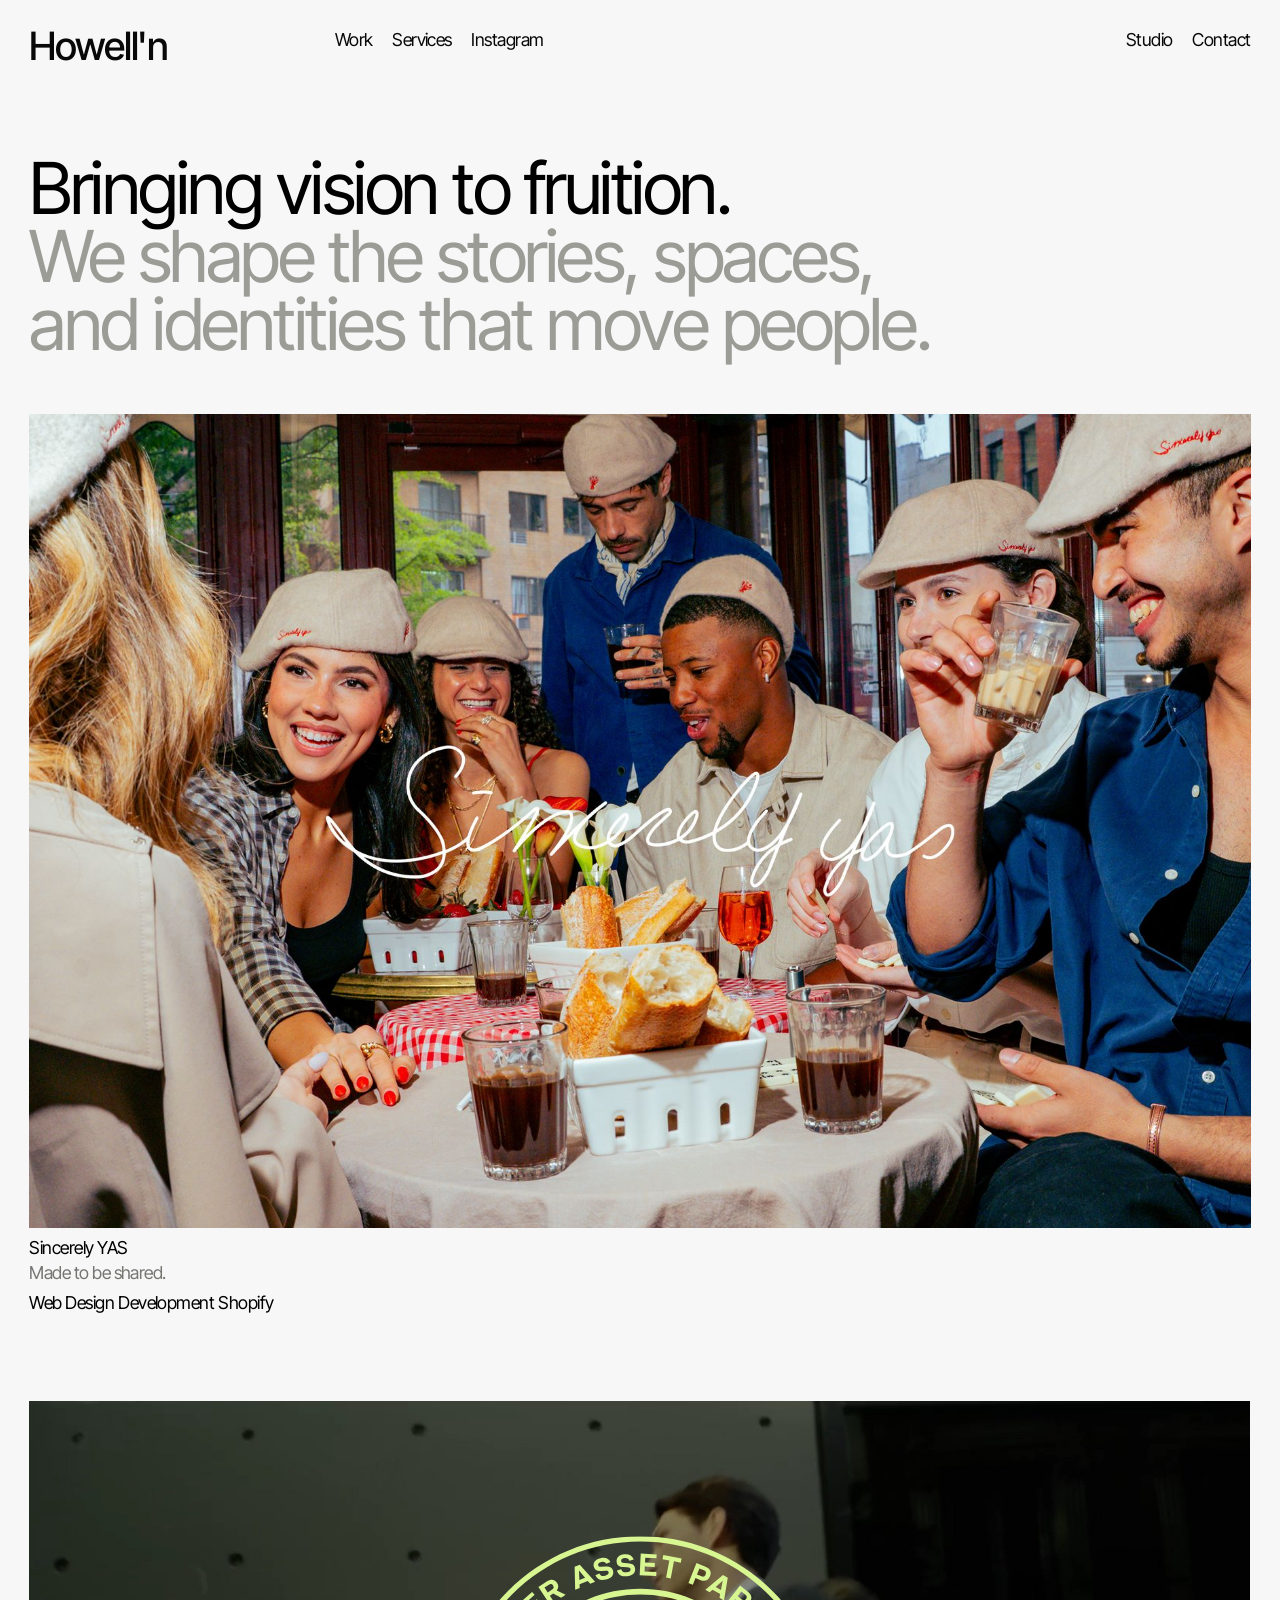
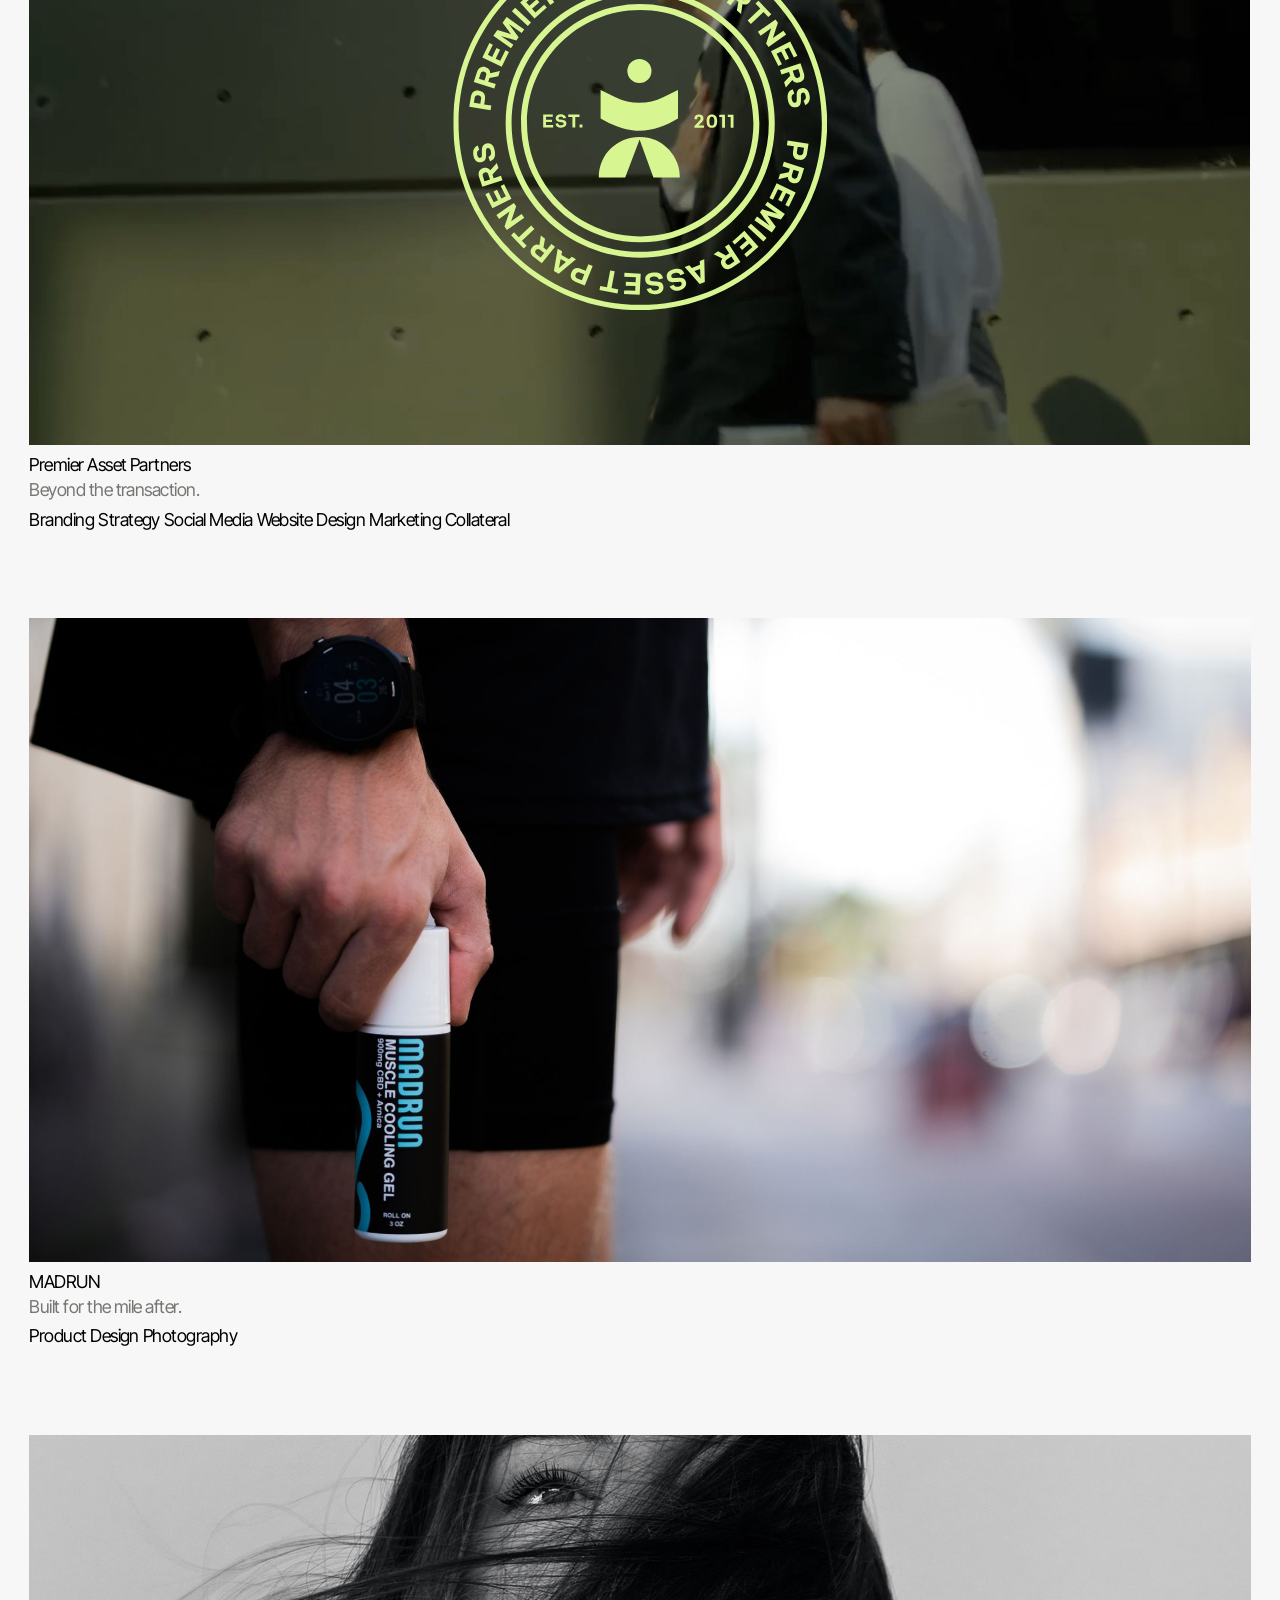
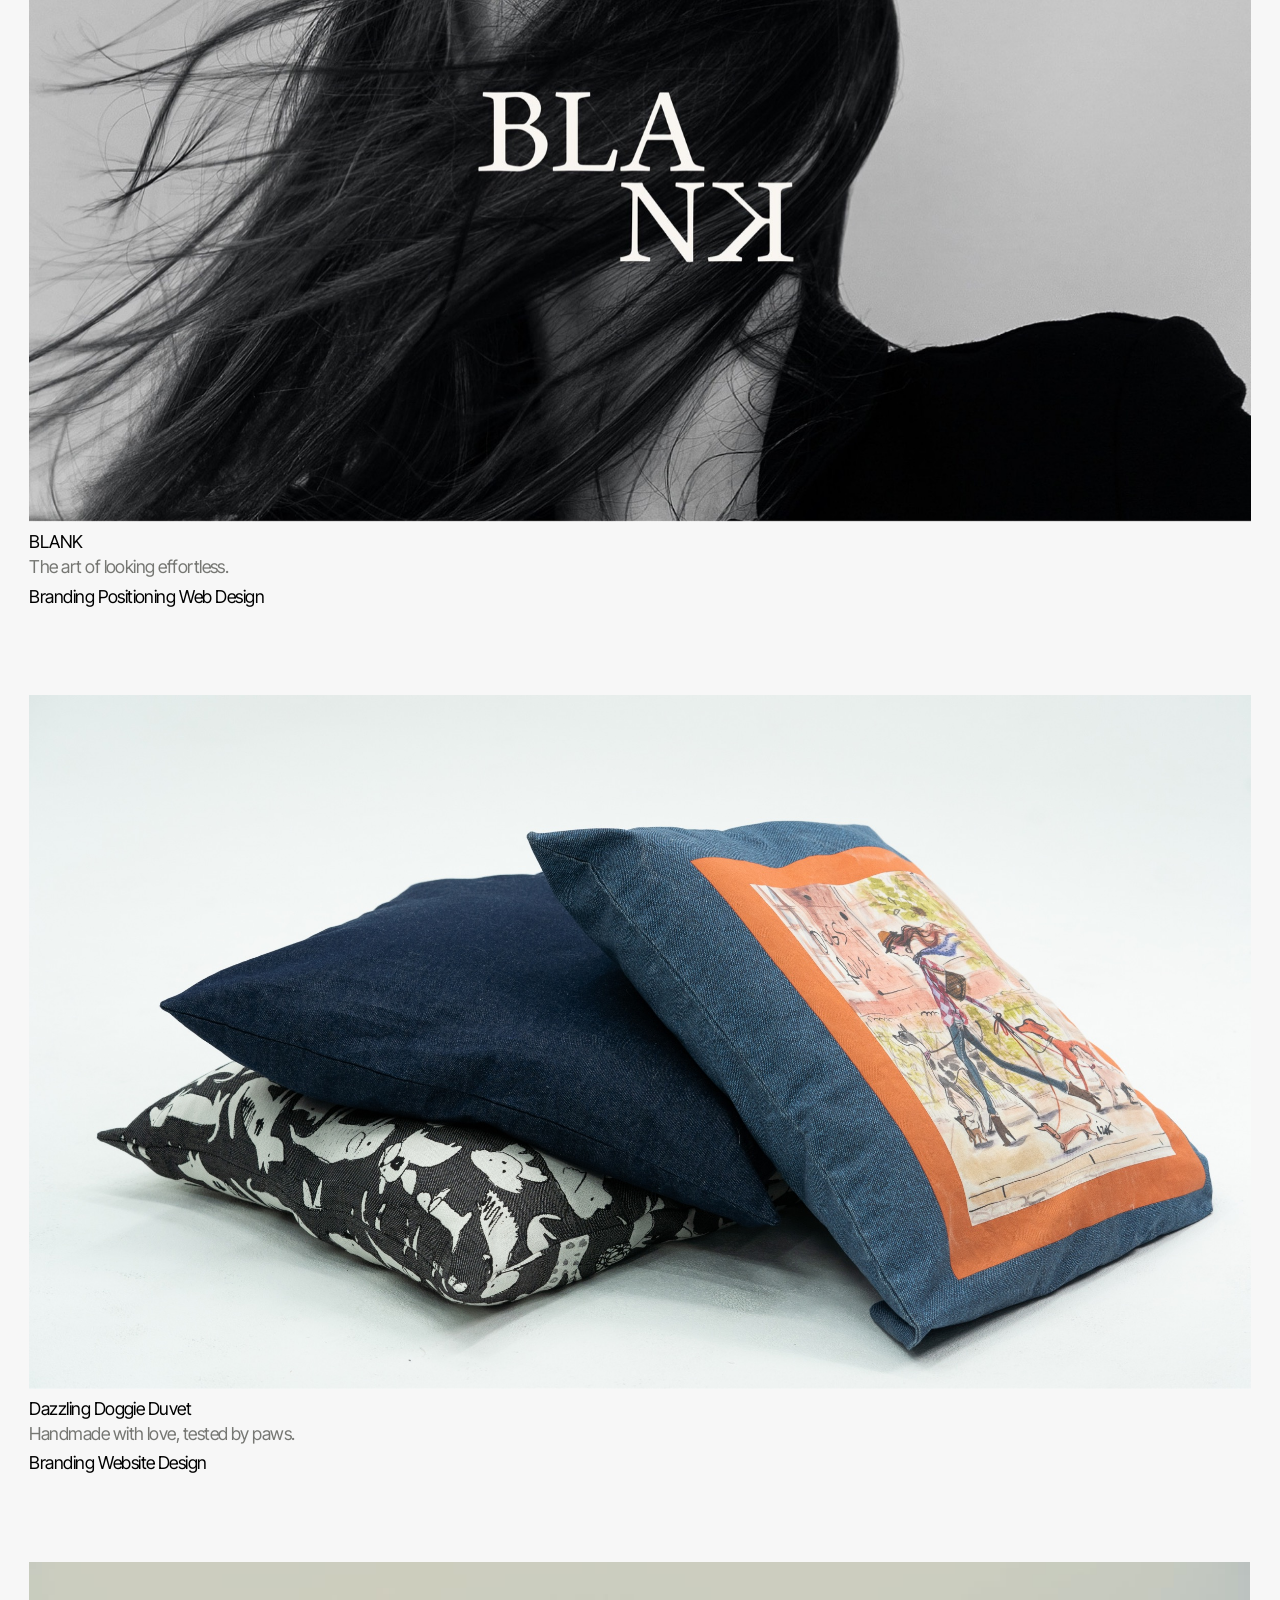
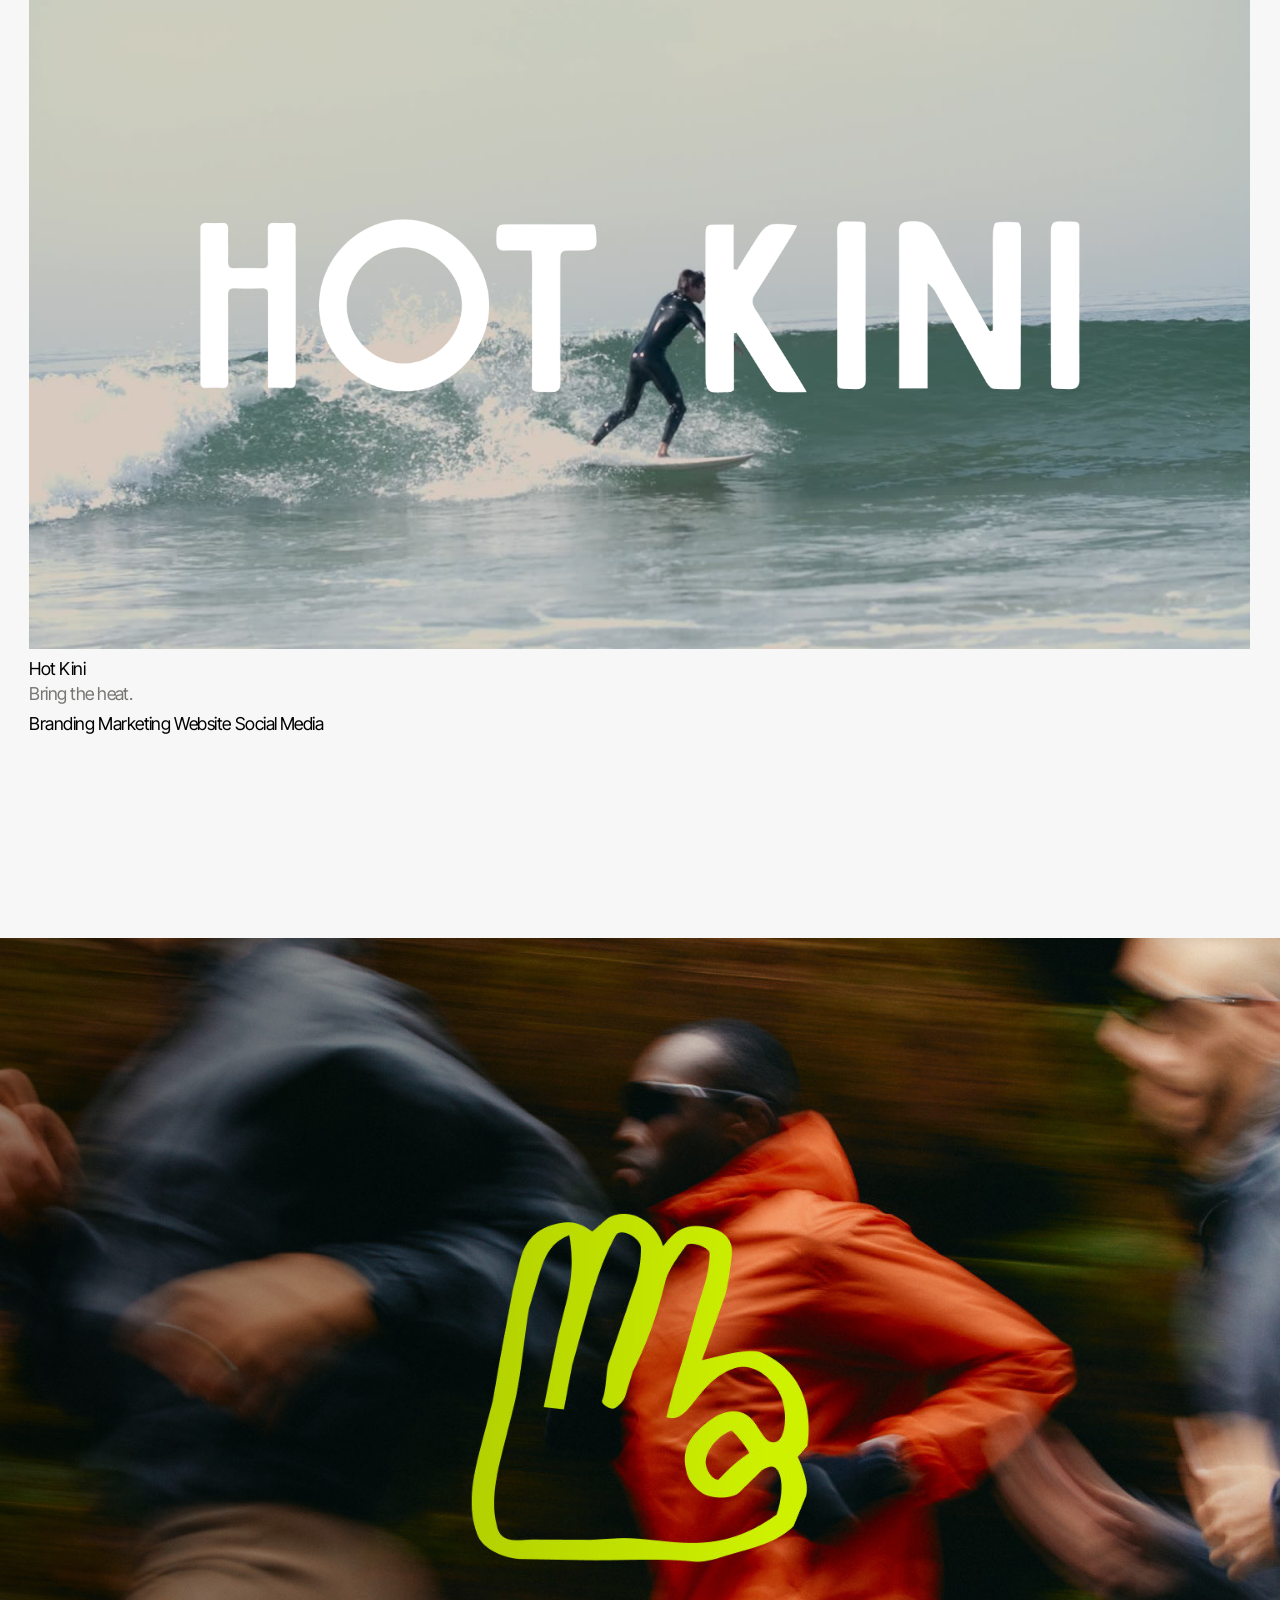
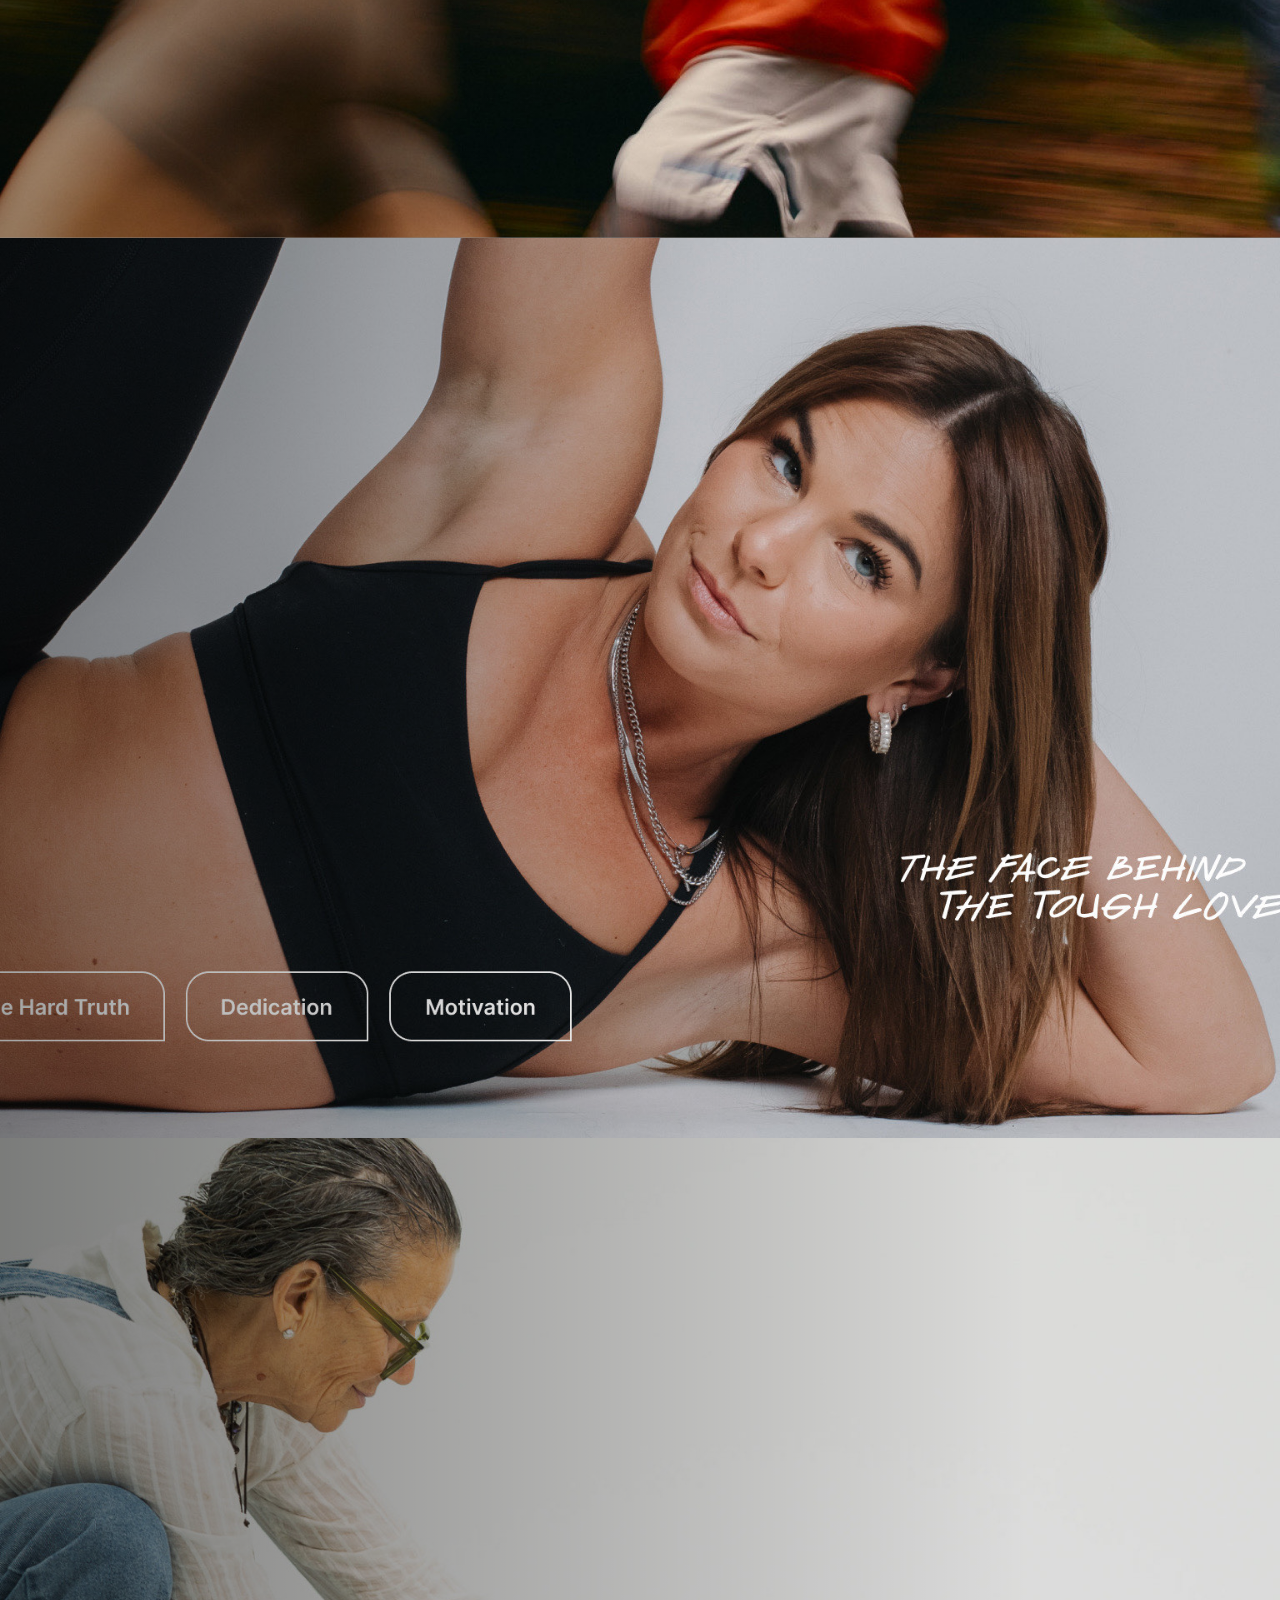
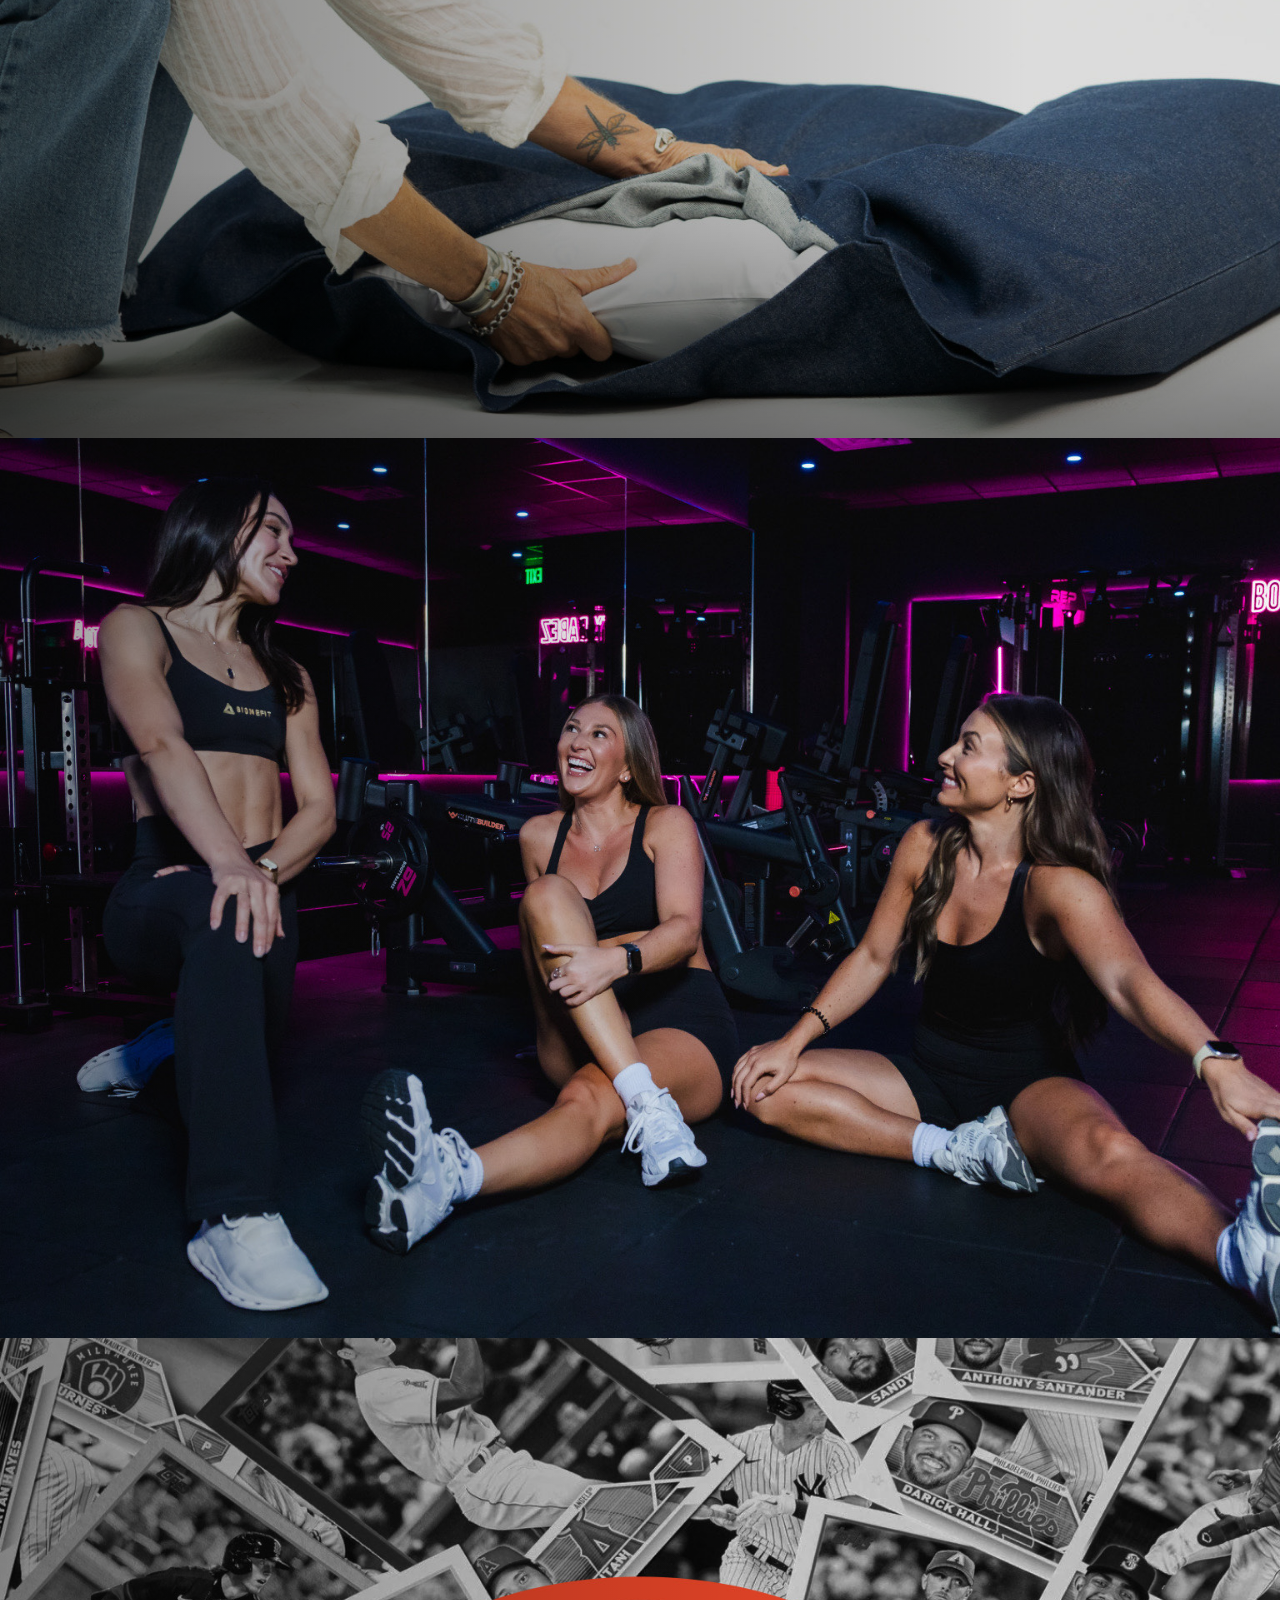
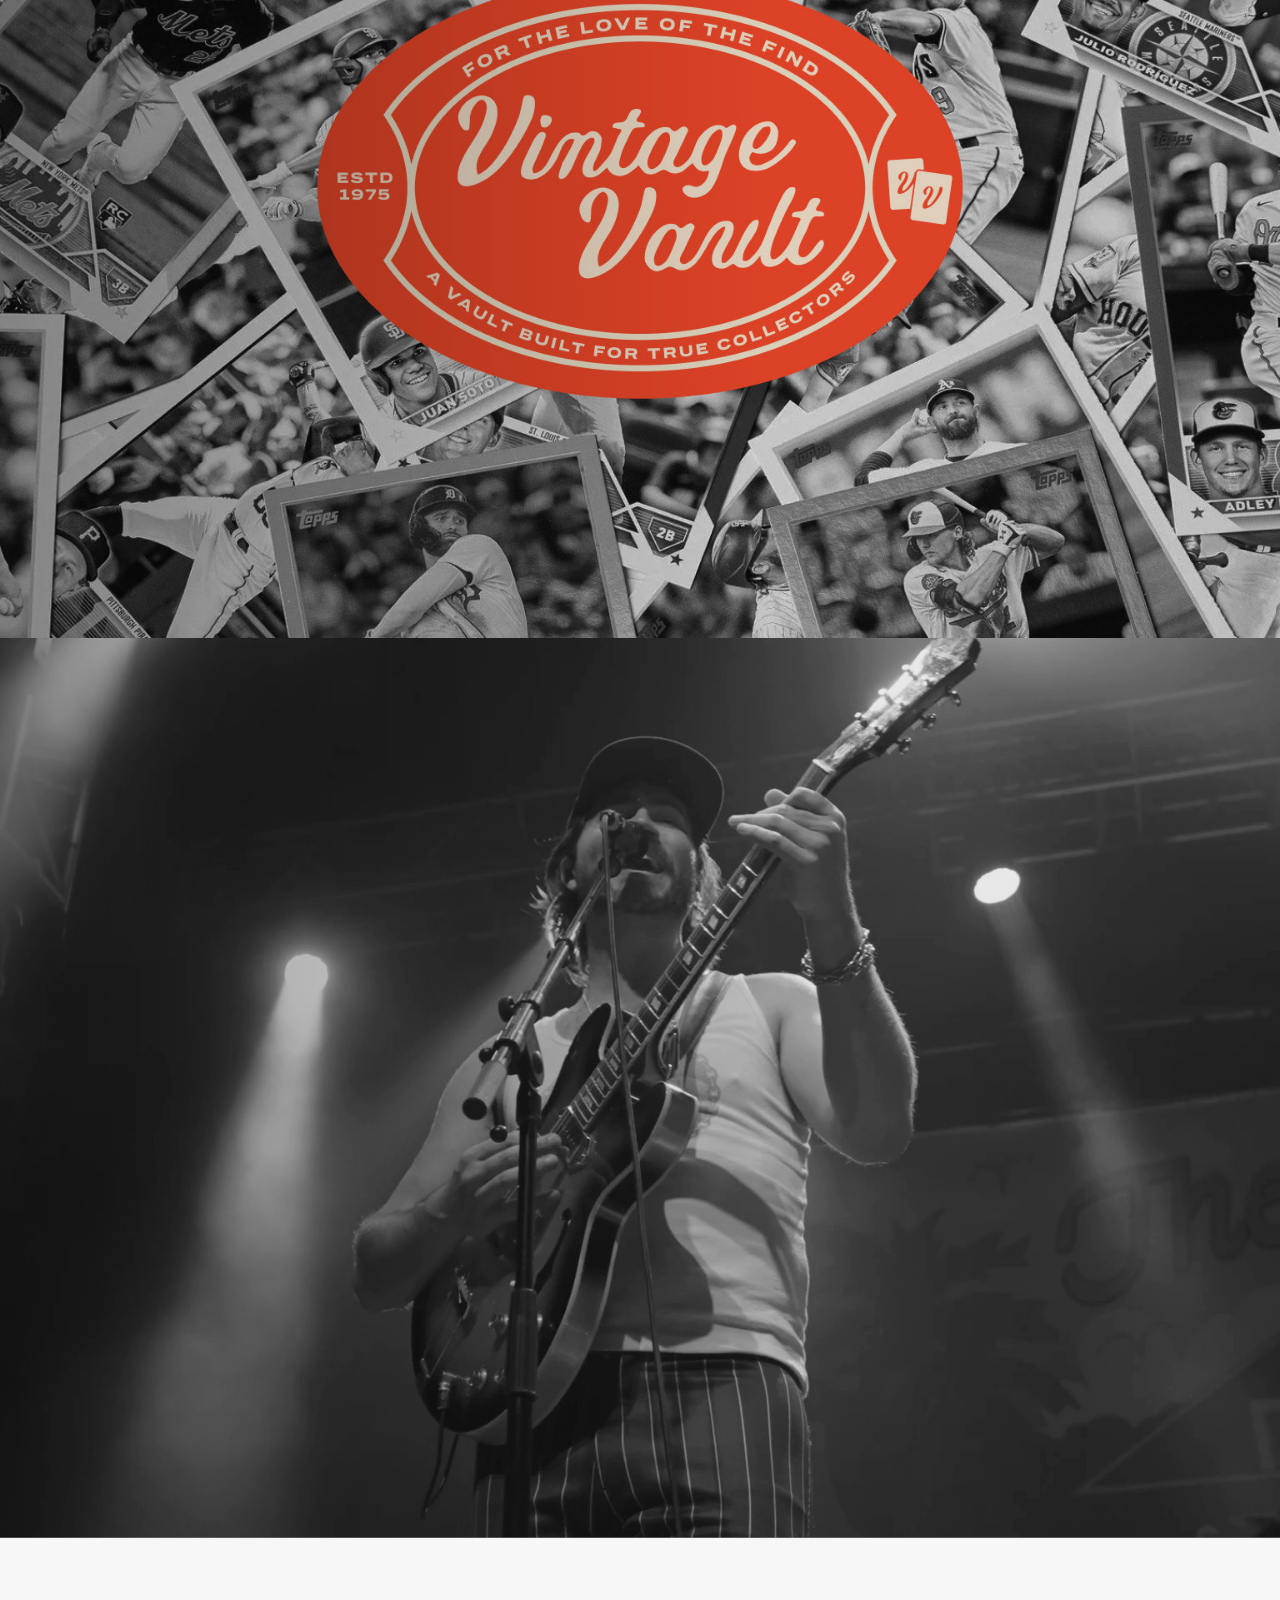
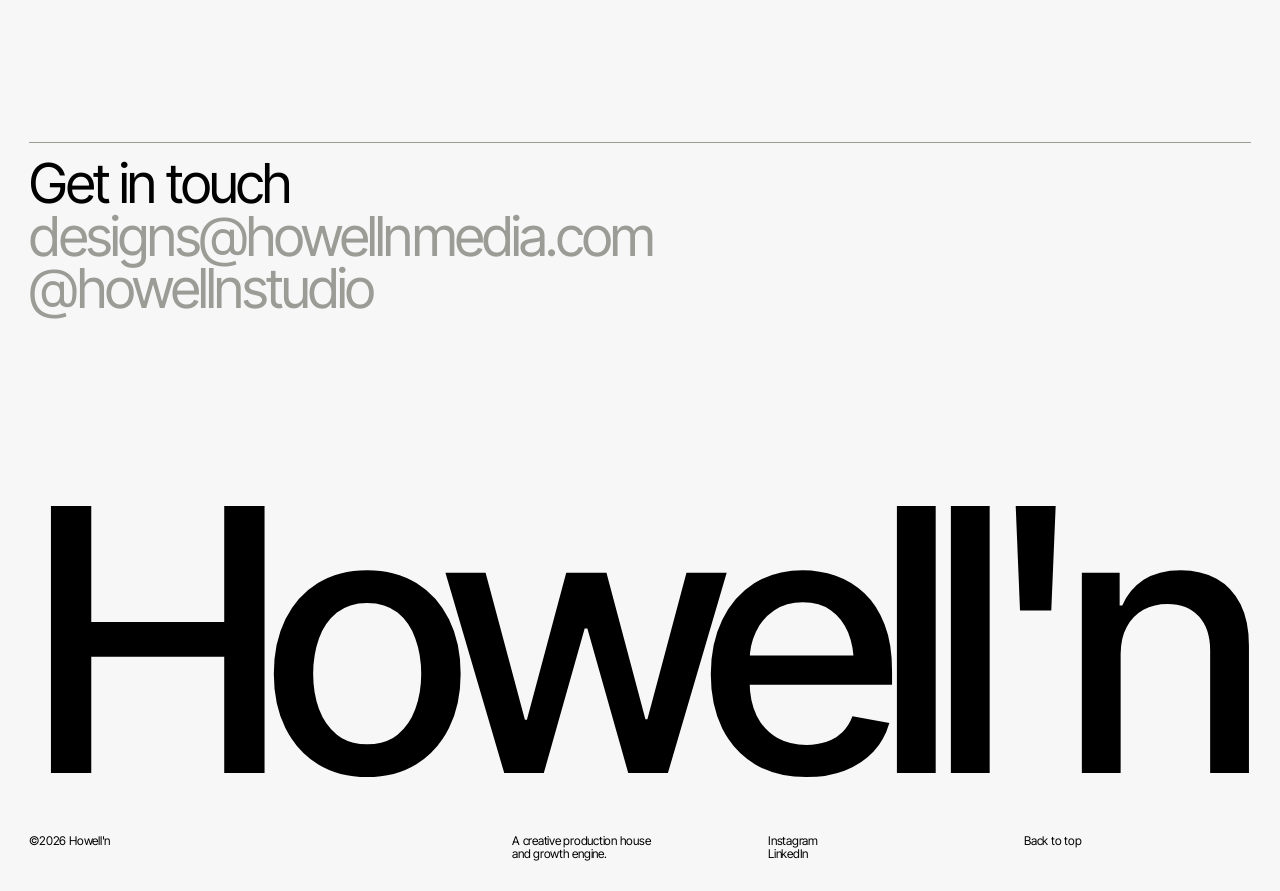
==== index.html @ c181063a "Add Hot Kini project, matching the portfolio case (v=47) Co-Authored-By: Claude Opus 5.5 <noreply@an" ====
<!doctype html>
<html lang="en">
<head>
  <meta charset="utf-8">
  <!-- Until GitHub Pages "Enforce HTTPS" is on, send http visitors to the secure address -->
  <script>if (location.protocol === "http:" && /(^|\.)howelln\.com$/.test(location.hostname)) location.replace("https://howelln.com" + location.pathname + location.search + location.hash);</script>
  <meta name="viewport" content="width=device-width, initial-scale=1">
  <title>Howell'n</title>
  <meta name="description" content="Howell'n is a full-service creative agency pairing high-end visual storytelling with structured growth strategy.">
  <meta property="og:title" content="Howell'n">
  <meta property="og:description" content="Bringing vision to fruition.">
  <meta property="og:image" content="https://howelln.com/assets/img/og-image.jpg?v=2">
  <meta property="og:image:width" content="1200">
  <meta property="og:image:height" content="630">
  <meta name="twitter:card" content="summary_large_image">
  <link rel="icon" href="assets/img/favicon.svg?v=2" type="image/svg+xml">
  <link rel="icon" href="assets/img/favicon.png?v=2" type="image/png">
  <link rel="apple-touch-icon" href="assets/img/apple-touch-icon.png?v=2">
  <link rel="preconnect" href="https://fonts.googleapis.com">
  <link rel="preconnect" href="https://fonts.gstatic.com" crossorigin>
  <link href="https://fonts.googleapis.com/css2?family=Inter+Tight:wght@400;500&display=swap" rel="stylesheet">
  <link rel="stylesheet" href="styles.css?v=47">
</head>
<body class="is-loading">
  <a class="skip-link" href="#main">Skip to content</a>

  <!-- Intro loader -->
  <div class="loader" aria-hidden="true">
    <span>Howell'n</span>
  </div>

  <header class="header">
    <a class="header-logo" href="#top" aria-label="Howell'n, home">Howell'n</a>
    <nav class="header-nav" aria-label="Main">
      <a href="#work">Work</a>
      <a href="#capabilities">Services</a>
      <a href="https://www.instagram.com/howellnstudio/" target="_blank" rel="noopener">Instagram</a>
    </nav>
    <div class="header-right">
      <a href="/studio">Studio</a>
      <a class="header-contact" href="/contact">Contact</a>
    </div>
  </header>

  <main id="main">
    <span id="top"></span>

    <!-- Hero -->
    <section class="hero">
      <h1 class="hero-title">Bringing vision to fruition.<br><span>We shape the stories, spaces,<br> and identities that move people.</span></h1>
    </section>

    <!-- Selected work -->
    <section class="work" id="work">
      <div class="work-grid" id="work-grid"></div>
    </section>

    <!-- Capabilities -->
    <!-- Panels are built from window.CAPABILITIES in projects.js -->
    <div class="studio-stack" id="capabilities" data-studio-stack="capabilities" data-label="Capabilities"></div>

    <!-- Contact -->
    <section class="contact" id="contact">
      <h2 class="contact-title">Get in touch</h2>
      <a class="contact-link copy-email" href="mailto:designs@howellnmedia.com" data-email="designs@howellnmedia.com">
        <span class="copy">designs@howellnmedia.com</span><span class="copied">Copied</span>
      </a>
      <a class="contact-link" href="https://www.instagram.com/howellnstudio/" target="_blank" rel="noopener">@howellnstudio</a>
    </section>
  </main>

  <footer class="footer">
    <div class="footer-wordmark" aria-hidden="true"><span id="wordmark">Howell'n</span></div>
    <div class="footer-meta">
      <p>&copy;<span id="year">2026</span> Howell'n</p>
      <p>A creative production house<br>and growth engine.</p>
      <p>
        <a href="https://www.instagram.com/howellnstudio/" target="_blank" rel="noopener">Instagram</a><br>
        <a href="https://www.linkedin.com/company/howell-n-media/" target="_blank" rel="noopener">LinkedIn</a>
      </p>
      <p><a href="#top">Back to top</a></p>
    </div>
  </footer>

  <script src="projects.js?v=47"></script>
  <script src="main.js?v=47"></script>
</body>
</html>
---- styles.css ----
/* ==========================================================================
   Howell'n
   ========================================================================== */

:root {
  --bg: #f7f7f7;
  --fg: #000;
  --muted: #9b9c96;
  --muted-2: #767773;
  --pill: #ebebeb;
  --blank: #e8e8e6;
  --line: #000;

  --font: "Inter Tight", "Helvetica Neue", Helvetica, Arial, sans-serif;

  --gutter: clamp(16px, 2.3vw, 34px);
  --fs-sm: 12px;
  --fs-base: clamp(16px, 1.39vw, 20px);
  --fs-lg: clamp(30px, 4.3vw, 62px);
  --fs-logo: clamp(28px, 3.05vw, 44px);
  --lh-display: 0.95; /* leading for the big headlines */

  --ease: cubic-bezier(0.22, 1, 0.36, 1);
}

*,
*::before,
*::after { box-sizing: border-box; }

html { scroll-behavior: smooth; -webkit-text-size-adjust: 100%; }

body {
  margin: 0;
  background: var(--bg);
  color: var(--fg);
  font-family: var(--font);
  font-size: var(--fs-base);
  line-height: 0.95;
  letter-spacing: -0.03em;
  -webkit-font-smoothing: antialiased;
  overflow-x: hidden;
}

[hidden] { display: none !important; }
h1, h2, h3, p, ul { margin: 0; padding: 0; font-weight: 400; }
ul { list-style: none; }
img, video { display: block; max-width: 100%; }
a { color: inherit; text-decoration: none; }
button { font: inherit; letter-spacing: inherit; color: inherit; background: none; border: 0; padding: 0; cursor: pointer; }

a, button { transition: color 0.25s ease, opacity 0.25s ease; }

.skip-link {
  position: absolute; left: var(--gutter); top: -100px; z-index: 200;
  background: var(--fg); color: var(--bg); padding: 10px 14px;
}
.skip-link:focus { top: 10px; }

:focus-visible { outline: 2px solid currentColor; outline-offset: 3px; }

/* ---------- Loader ---------- */
.loader {
  position: fixed; inset: 0; z-index: 300;
  display: grid; place-items: center;
  background: radial-gradient(circle at 50% 50%, #262626 0%, #0b0b0b 38%, #000 70%);
  transition: opacity 0.5s var(--ease), visibility 0.5s;
}
.loader span {
  color: #fff; font-size: var(--fs-logo); font-weight: 500; line-height: 0.88; letter-spacing: -0.03em;
  animation: pulse 1.6s ease-in-out infinite;
}
body:not(.is-loading) .loader { opacity: 0; visibility: hidden; }
body.is-loading { overflow: hidden; }

@keyframes pulse { 50% { opacity: 0.55; transform: scale(0.97); } }

/* ---------- Header ---------- */
.header {
  position: fixed; top: 0; left: 0; right: 0; z-index: 100;
  display: grid;
  grid-template-columns: 1fr 2fr 1fr;
  align-items: start;
  padding: var(--gutter);
  color: #fff;
  mix-blend-mode: difference;
  pointer-events: none;
}
.header a { pointer-events: auto; }

.header-logo {
  font-size: var(--fs-logo); line-height: 0.88; letter-spacing: -0.03em; font-weight: 500;
  justify-self: start;
}

.header-nav { display: flex; gap: 1.1em; padding-top: 0.15em; }
.header-nav a:hover, .header-contact:hover { opacity: 0.5; }

.header-right { justify-self: end; display: flex; gap: 1.1em; padding-top: 0.15em; }
.header-right a:hover { opacity: 0.5; }
.header-right a[aria-current="page"] { opacity: 0.5; }

/* "Contact" → "Copied" swap */
.copy-email { position: relative; display: inline-grid; }
.copy-email .copy, .copy-email .copied { grid-area: 1 / 1; transition: opacity 0.3s ease, transform 0.4s var(--ease); }
.copy-email .copied { opacity: 0; transform: translateY(40%); }
.copy-email.is-copied .copy { opacity: 0; transform: translateY(-40%); }
.copy-email.is-copied .copied { opacity: 1; transform: none; }

/* ---------- Hero ---------- */
/* The headline sits centred (top to bottom) in the space between the header and
   the first project. */
.hero {
  display: flex; align-items: center;
  min-height: clamp(280px, 46vh, 520px);
  padding: calc(var(--gutter) * 2 + var(--fs-logo)) var(--gutter) 0;
}
.hero-title {
  font-size: clamp(36px, 5.6vw, 84px);
  line-height: var(--lh-display);
  letter-spacing: -0.035em;
  max-width: 16em;
}
.hero-title span { color: var(--muted); }

.hero-media {
  width: 76%;
  margin: 0 auto;
  aspect-ratio: 16 / 9;
  background: radial-gradient(circle at 50% 50%, #2a2a2a 0%, #0d0d0d 42%, #000 75%);
  display: grid; place-items: center;
  overflow: hidden;
}
.hero-media video, .hero-media img { width: 100%; height: 100%; object-fit: cover; }
.hero-mark { color: #fff; font-size: var(--fs-lg); font-weight: 500; line-height: var(--lh-display); letter-spacing: -0.035em; }

.statement {
  margin-top: clamp(40px, 5.5vw, 80px);
  font-size: var(--fs-lg);
  line-height: var(--lh-display);
  letter-spacing: -0.035em;
  max-width: 22em;
}
.statement a { color: var(--muted); }
.statement a:hover { color: var(--fg); }

/* ---------- Work ---------- */
.work { padding: clamp(80px, 10vw, 150px) var(--gutter) 0; }
.hero + .work { padding-top: 0; }

.work-head:has(.filters[hidden]) { display: none; }
.work-head {
  position: sticky; top: calc(var(--gutter) + var(--fs-logo) + 8px);
  z-index: 5;
  display: grid;
  grid-template-columns: 1fr 1fr 1fr 1fr;
  align-items: start;
  margin-bottom: clamp(48px, 6vw, 90px);
  pointer-events: none;
}
.work-head > * { pointer-events: auto; }
.work-title { font-size: var(--fs-lg); line-height: var(--lh-display); letter-spacing: -0.035em; max-width: 4em; }
.work-all { color: var(--muted); grid-column: 2; padding-top: 0.3em; }
.work-all:hover, .work-all.is-active { color: var(--fg); }

.filters { grid-column: 3 / 5; display: grid; grid-template-columns: 1fr 1fr; padding-top: 0.3em; }
.filter-list button { color: var(--muted); line-height: 0.95; text-align: left; }
.filter-list button:hover, .filter-list button.is-active { color: var(--fg); }

.work-grid {
  display: grid;
  grid-template-columns: 1fr;
  gap: clamp(56px, 7vw, 110px);
}

.work-card[hidden] { display: none; }

.work-media {
  display: block;
  position: relative;
  width: 100%;
  overflow: hidden;
  background: var(--fg);
}
.work-media img, .work-media video {
  width: 100%; height: 100%; object-fit: cover;
  transition: transform 1.2s var(--ease);
}
.work-media:hover img, .work-media:hover video { transform: scale(1.025); }
/* a logo held still over the cover (mark in projects.js) */
.work-media img.work-mark, .work-media:hover img.work-mark {
  position: absolute; left: 50%; top: 50%; width: auto; height: 58%;
  transform: translate(-50%, -50%); pointer-events: none;
}

/* Blank slot — ready for artwork */
.work-media.is-blank { background: var(--blank); }
.work-placeholder {
  position: absolute; inset: 0;
  display: grid; place-items: center;
  color: #b9b9b5;
  font-size: var(--fs-base);
}
.work-placeholder::before,
.work-placeholder::after {
  content: ""; position: absolute; inset: 0;
  background: linear-gradient(to top right, transparent calc(50% - 0.5px), #dcdcd9 50%, transparent calc(50% + 0.5px));
}
.work-placeholder::after { transform: scaleX(-1); }
.work-placeholder span { position: relative; z-index: 1; background: var(--blank); padding: 0.4em 0.7em; }

.work-info { padding-top: 12px; }
.work-card-title { font-size: var(--fs-base); }
.work-card-summary { color: var(--muted-2); margin-top: 6px; line-height: 1.1; }
.work-tags { display: flex; flex-wrap: wrap; gap: 4px; margin-top: 12px; }
.work-tags:empty { display: none; }
.work-tags button {
  font-size: var(--fs-sm); letter-spacing: -0.04em; line-height: 0.9;
  color: var(--muted-2); background: var(--pill);
  padding: 5px 7px 4px; border-radius: 3px;
}
.work-tags button:hover, .work-tags button.is-active { background: var(--fg); color: var(--bg); }

/* ---------- Section title ---------- */
.section-title {
  font-size: var(--fs-lg); line-height: var(--lh-display); letter-spacing: -0.035em;
  padding-top: 14px;
  border-top: 1px solid var(--line);
}

/* ---------- Studio stack (full-screen panels, stack as you scroll) ---------- */
.studio-stack { position: relative; margin-top: clamp(120px, 16vw, 240px); }
.studio-stack-bleed { margin-left: calc(var(--gutter) * -1); margin-right: calc(var(--gutter) * -1); }

/* Panels scroll normally; each one clips its own fixed text, so the list holds still
   while the photos pass underneath and the active name switches at the photo edge. */
.ss-panel {
  position: relative;
  height: 100vh; height: 100svh;
  clip-path: inset(0);
  color: #fff;
  background: #111;
}
.ss-bg { position: absolute; inset: 0; width: 100%; height: 100%; object-fit: cover; }
.ss-panel[data-link] { cursor: pointer; }
.ss-panel::after { /* keeps white type readable on any photo */
  content: ""; position: absolute; inset: 0;
  background: linear-gradient(90deg, rgba(0,0,0,0.35), rgba(0,0,0,0) 60%);
  pointer-events: none;
}
.ss-panel.is-shaded::after { /* stronger shade for bright photos (shade: true in projects.js) */
  background:
    linear-gradient(0deg, rgba(0,0,0,0.45), rgba(0,0,0,0) 30%),
    linear-gradient(90deg, rgba(0,0,0,0.5), rgba(0,0,0,0.12) 80%);
}
/* Round project badge + "See work" that follow the mouse (hover in projects.js) */
.ss-cursor {
  position: fixed; left: 0; top: 0; z-index: 2;
  width: clamp(170px, 14vw, 240px);
  display: none; flex-direction: column; align-items: center; gap: 12px;
  transform: translate(calc(var(--mx, 50vw) - 50%), calc(var(--my, 50vh) - clamp(170px, 14vw, 240px) / 2));
  scale: 0.6; opacity: 0; pointer-events: none;
  transform-origin: 50% calc(clamp(170px, 14vw, 240px) / 2);
  transition: opacity 0.3s ease, scale 0.4s var(--ease);
}
.ss-cursor img { width: 100%; aspect-ratio: 1; border-radius: 50%; object-fit: cover; }
.ss-cursor span {
  font-size: var(--fs-base); font-weight: 500; letter-spacing: -0.02em; white-space: nowrap;
  text-shadow: 0 1px 12px rgba(0,0,0,0.35);
}
@media (hover: hover) and (pointer: fine) {
  .ss-cursor { display: flex; }
  .ss-panel:hover .ss-cursor { opacity: 1; scale: 1; }
  .ss-panel:has(a:hover) .ss-cursor { opacity: 0; }
}
.ss-blank { display: grid; place-items: end end; }
.ss-blank span { font-size: var(--fs-sm); color: rgba(255,255,255,0.35); padding: var(--gutter); }
.ss-tone-1 { background: radial-gradient(circle at 70% 40%, #3b3b3b, #0c0c0c 70%); }
.ss-tone-2 { background: radial-gradient(circle at 30% 70%, #4a4a46, #141414 70%); }
.ss-tone-3 { background: radial-gradient(circle at 60% 60%, #5c5c58, #1b1b1a 75%); }
.ss-tone-4 { background: radial-gradient(circle at 50% 30%, #2e2e2e, #050505 70%); }

.ss-inner {
  position: fixed; inset: 0; z-index: 1;
  display: flex; flex-direction: column; justify-content: center;
  padding: calc(var(--fs-logo) + var(--gutter) * 2) var(--gutter) var(--gutter);
}
.ss-label { font-weight: 500; font-size: var(--fs-base); }
.ss-list { margin-top: clamp(32px, 4vw, 60px); }
.ss-list a {
  display: inline-block;
  font-size: clamp(38px, 5.2vw, 76px); font-weight: 500;
  line-height: 0.98; letter-spacing: -0.035em;
  opacity: 0.45;
  transition: opacity 0.3s ease;
}
.ss-list a:hover, .ss-list a.is-active { opacity: 1; }
.ss-detail {
  position: absolute; left: var(--gutter); right: var(--gutter); bottom: var(--gutter);
  display: flex; justify-content: space-between; align-items: end; gap: var(--gutter);
  font-size: var(--fs-sm); line-height: 1.25; letter-spacing: -0.02em;
}
.ss-detail p { max-width: 30em; }
.ss-link { white-space: nowrap; border-bottom: 1px solid currentColor; }
.ss-link-mob { display: none; }
/* Phones and touch screens: no mouse badge, so "See work" is a solid button above the services line */
@media (max-width: 768px), (hover: none) {
  .ss-detail { flex-direction: column-reverse; align-items: flex-start; gap: 14px; }
  .ss-link {
    border: 0; background: #fff; color: #111;
    padding: 12px 22px; border-radius: 999px;
    font-size: var(--fs-base); font-weight: 500; letter-spacing: -0.02em;
  }
  .ss-link-desk { display: none; }
  .ss-link-mob { display: inline; }
}

/* ---------- Contact ---------- */
.contact {
  margin: clamp(120px, 16vw, 240px) var(--gutter) 0;
  padding-top: 14px;
  border-top: 1px solid var(--muted);
  font-size: var(--fs-lg); line-height: var(--lh-display); letter-spacing: -0.035em;
}
.contact-title { font-size: inherit; }
.contact-link { display: block; color: var(--muted); width: fit-content; }
.contact-link:hover { color: var(--fg); }

/* ---------- Footer ---------- */
.footer { padding: clamp(100px, 14vw, 220px) var(--gutter) var(--gutter); }
.footer-wordmark { width: 100%; overflow: hidden; }
.footer-wordmark span {
  display: inline-block; white-space: nowrap;
  font-weight: 500; line-height: 0.8; letter-spacing: -0.06em;
  font-size: 22vw; /* refined by JS to fit */
  padding-bottom: 0.04em;
}
.footer-meta {
  display: grid; grid-template-columns: 2fr 1fr 1fr 1fr; gap: var(--gutter);
  margin-top: clamp(20px, 2.5vw, 36px);
  font-size: var(--fs-sm); line-height: 1.15; letter-spacing: -0.02em;
}
.footer-meta a:hover { color: var(--muted); }

/* ==========================================================================
   Project profile (project.html)
   ========================================================================== */
.page-project main { padding: 0 var(--gutter); }

.project-head { padding-top: calc(var(--gutter) * 2 + var(--fs-logo) + 24px); }
.project-title {
  font-size: var(--fs-lg); line-height: var(--lh-display); letter-spacing: -0.035em; font-weight: 500;
  max-width: 13em;
}
.project-title a { color: var(--muted); }

.project-meta {
  display: grid; grid-template-columns: 1fr 1fr 2fr;
  margin: clamp(80px, 11vw, 160px) 0 0;
  padding-top: 10px;
  border-top: 1px solid var(--muted);
  font-size: var(--fs-sm); line-height: 1.15; letter-spacing: -0.02em;
}
.project-meta dt { color: var(--muted-2); }
.project-meta dd { margin: 0; }
@media (min-width: 769px) { .project-meta { font-size: clamp(16px, 1.15vw, 18px); line-height: 1.25; } } /* same as Studio Information */

.project-hero { margin-top: clamp(24px, 3vw, 40px); }

/* media slot */
.pm { position: relative; margin: 0; width: 100%; overflow: hidden; background: var(--fg); }
.pm img, .pm video { width: 100%; height: 100%; object-fit: cover; }
.pm.is-blank { background: var(--blank); }

/* blocks */
.project-blocks { display: grid; gap: clamp(8px, 0.7vw, 10px); }

/* Case-study layout (layout: "case" in projects.js) — carried over from the
   portfolio case pages so a project reads the same in both places. */
.project-blocks.is-case {
  display: block; margin-top: clamp(24px, 3vw, 40px);
  --cs-space: clamp(44px, 5.5vw, 88px); --cs-r: 24px; --cs-gap: 12px; --cs-fg: #111110;
}
.cs-statement {
  font-size: clamp(20px, 2.5vw, 34px); font-weight: 400;
  line-height: 1.32; letter-spacing: -0.015em;
  max-width: 52ch; margin: 64px 0 72px; color: rgba(17, 17, 16, 0.78);
}
.cs-statement .lead { font-weight: 700; color: var(--cs-fg); }
.cs-bleed { margin: 0 calc(var(--gutter) * -1) var(--cs-space); }
.cs-bleed img { width: 100%; height: auto; display: block; }
.cs-full { margin: 0 0 var(--cs-space); }
.cs-full img { width: 100%; height: auto; display: block; border-radius: var(--cs-r); }
.cs-pair { display: grid; grid-template-columns: 1fr 1fr; gap: var(--cs-gap); margin-bottom: var(--cs-space); }
.cs-pair figure { margin: 0; }
.cs-pair img { width: 100%; height: auto; display: block; border-radius: var(--cs-r); }
.cs-trio {
  display: grid; grid-template-columns: repeat(3, 1fr);
  gap: clamp(20px, 3.4vw, 64px);
  max-width: 78%; margin: 0 auto var(--cs-space);
}
.cs-trio img { width: 100%; height: auto; display: block; border-radius: var(--cs-r); }

/* motion panel — a portrait clip rotated to fill a 16:9 frame, line set over it.
   The video's width is the frame's height (9/16 of its width); rotating 90deg
   swaps the two, so it lands exactly with no crop. */
.cs-motion {
  position: relative; width: 100%; aspect-ratio: 16 / 9;
  overflow: hidden; border-radius: var(--cs-r);
  background: #000; margin-bottom: var(--cs-space);
}
.cs-motion video {
  position: absolute; left: 50%; top: 50%;
  width: calc(100% * 9 / 16); height: auto;
  transform: translate(-50%, -50%) rotate(90deg);
}
.cs-motion .mo-copy {
  position: absolute; inset: 0; z-index: 2;
  display: flex; flex-direction: column; align-items: center; justify-content: center;
  gap: clamp(18px, 3vw, 44px); text-align: center; padding: 6%;
  pointer-events: none;
}
.cs-motion .mo-line { font-size: clamp(26px, 5vw, 72px); line-height: 1.05; color: #70CDDF; margin: 0; }
.cs-motion img.mo-line { width: min(62%, 620px); height: auto; display: block; }
.cs-motion .mo-mark { width: clamp(110px, 13vw, 230px); height: auto; display: block; }

/* packaging — label flat on the left, bottle with live Square Peg callouts on
   the right. The right column keeps the Figma frame's 937x713 ratio so the
   callout percentages stay valid at any width. */
.cs-pack { position: relative; width: 100%; aspect-ratio: 1920 / 860; margin-bottom: var(--cs-space); }
.pk-label { position: absolute; left: 7.08%; top: 0; width: 31.41%; height: auto; }
.pk-bot {
  position: absolute; left: 45.47%; top: 8.55%; width: 48.80%;
  aspect-ratio: 936.97 / 713.2; container-type: inline-size;
}
.bo-head { position: absolute; left: 6.70%; top: 0; width: 79.82%; height: auto; }
.bo-bottle { position: absolute; left: 0; top: 34.30%; width: 100%; height: auto; }
.bo-note {
  position: absolute; left: var(--x); top: var(--y); width: var(--w);
  font-family: "Square Peg", var(--font); font-weight: 400;
  font-size: 5.4cqw; line-height: 1.1; letter-spacing: 0; color: var(--cs-fg);
  white-space: nowrap; transform-origin: left center;
  transform: rotate(var(--r)) translate(0, 0);
  transition: transform 0.45s cubic-bezier(0.2, 0.7, 0.2, 1);
}
.bo-note:hover { transform: rotate(var(--r)) translate(0, -6px) scale(1.04); }
@media (prefers-reduced-motion: reduce) {
  .bo-note, .bo-note:hover { transition: none; transform: rotate(var(--r)); }
}
/* red panel — screens framed in brand red */
.cs-red {
  background: #D8232A; border-radius: var(--cs-r);
  padding: clamp(22px, 3vw, 54px); margin-bottom: var(--cs-space);
}
.cs-red video, .cs-red img { width: 100%; height: auto; display: block; border-radius: 8px; }
/* colour panel with the piece inset */
.cs-panel {
  border-radius: var(--cs-r); margin-bottom: var(--cs-space);
  padding: clamp(28px, 4.5vw, 90px) clamp(24px, 6vw, 180px);
}
.cs-panel img { width: 100%; height: auto; display: block; border-radius: 4px; }

/* a row of screens on a panel; width follows the count so N fit across */
.cs-screens {
  background: var(--screens-bg, #261406); border-radius: var(--cs-r);
  margin-bottom: var(--cs-space);
  padding: clamp(36px, 5vw, 96px) clamp(20px, 4vw, 64px);
  display: flex; flex-wrap: wrap; justify-content: center; align-items: flex-start;
  --sgap: clamp(18px, 3vw, 64px); gap: var(--sgap);
}
.cs-screens img {
  width: min(300px, calc((100% - (var(--screens-n, 3) - 1) * var(--sgap)) / var(--screens-n, 3)));
  height: auto; display: block;
}

/* colour swatches — hover unfolds tints/shades + the breakdown */
.cs-swatches {
  display: grid; grid-template-columns: repeat(4, 1fr);
  gap: clamp(12px, 1.6vw, 28px); margin: 0 auto var(--cs-space);
}
.cs-swatch {
  position: relative; aspect-ratio: 1 / 1.7; overflow: hidden;
  border-radius: var(--cs-r); outline: none;
  transition: transform 0.5s cubic-bezier(0.2, 0.7, 0.2, 1);
}
.cs-swatch:hover, .cs-swatch:focus-visible { transform: translateY(-6px); }
.sw-ref {
  position: absolute; top: 13px; left: 13px; z-index: 3;
  width: 36%; aspect-ratio: 1; border-radius: 6px; overflow: hidden;
  box-shadow: 0 2px 12px rgba(0, 0, 0, 0.2);
}
.sw-ref img { width: 100%; height: 100%; object-fit: cover; display: block; }
.sw-steps { position: absolute; inset: 0; display: flex; flex-direction: column; }
.sw-steps i { flex: 1; display: block; opacity: 0; transition: opacity 0.45s ease; }
.cs-swatch:hover .sw-steps i, .cs-swatch:focus-visible .sw-steps i { opacity: 1; }
.sw-info {
  position: absolute; left: 0; right: 0; bottom: 0; z-index: 2;
  padding: 16px 14px 15px;
  display: flex; flex-direction: column; gap: 3px;
  color: #FBF5EB; line-height: 1.2; letter-spacing: 0;
  background: linear-gradient(to top, rgba(0, 0, 0, 0.55), transparent);
  opacity: 0; transform: translateY(8px);
  transition: opacity 0.4s ease, transform 0.4s ease; transition-delay: 0.12s;
}
.cs-swatch.on-light .sw-info { color: #111110; background: linear-gradient(to top, rgba(255, 255, 255, 0.6), transparent); }
.cs-swatch:hover .sw-info, .cs-swatch:focus-visible .sw-info { opacity: 1; transform: none; }
.sw-name { font-size: 13px; font-weight: 700; letter-spacing: 0.02em; margin-bottom: 2px; }
.sw-val { font-size: 11px; letter-spacing: 0.06em; opacity: 0.85; }

/* square: true in projects.js — no rounded corners anywhere in the case */
.project-blocks.is-case.is-square { --cs-r: 0; }
.is-square .cs-red video, .is-square .cs-red img,
.is-square .cs-panel img, .is-square .sw-ref { border-radius: 0; }

/* tinted clip with the mark held still over it */
.cs-clip {
  position: relative; width: 100%; aspect-ratio: 1929 / 1187;
  overflow: hidden; border-radius: var(--cs-r);
  margin-bottom: var(--cs-space); background: #161d11;
}
.cs-clip video { position: absolute; inset: 0; width: 100%; height: 100%; object-fit: cover; display: block; }
.cl-mark { position: absolute; left: 50%; top: 50%; width: 28.8%; transform: translate(-50%, -50%); display: block; z-index: 2; }

/* slide: a row that never stops, and can be dragged */
.cs-slide {
  position: relative; overflow: hidden; margin-bottom: var(--cs-space);
  cursor: grab; touch-action: pan-y;
}
.cs-slide.is-dragging { cursor: grabbing; }
.sl-track {
  display: flex; width: max-content;
  animation: sl-run var(--sl-dur, 46s) linear infinite;
  will-change: transform;
}
.sl-track img {
  width: clamp(240px, 27vw, 340px); height: auto; display: block;
  border-radius: var(--cs-r); margin-right: 14px;
  user-select: none; -webkit-user-drag: none;
}
@keyframes sl-run { from { transform: translate3d(0, 0, 0); } to { transform: translate3d(-50%, 0, 0); } }

/* a wall of patterns, each cell mid-change */
.cs-patterns {
  display: grid; grid-template-columns: repeat(3, 1fr);
  gap: clamp(10px, 1.4vw, 22px); margin-bottom: var(--cs-space);
}
.pt-cell {
  position: relative; aspect-ratio: var(--pt-ratio, 565.34 / 443.5);
  border-radius: var(--cs-r); overflow: hidden; background: #1d2418;
}
.pt-cell img {
  position: absolute; inset: 0; width: 100%; height: 100%;
  object-fit: cover; display: block; opacity: 0;
  animation-duration: var(--pt-dur, 13.2s);
  animation-timing-function: linear;
  animation-iteration-count: infinite;
  will-change: opacity;
}
@media (prefers-reduced-motion: reduce) {
  .sl-track { animation: none; }
  .cs-slide { overflow-x: auto; }
  .pt-cell img { animation: none; }
  .pt-cell img:first-child { opacity: 1; }
}

@media (max-width: 768px) {
  .sl-track img { width: min(70vw, 290px); margin-right: 10px; }
  .cs-panel { padding: 20px 16px; }
  .cs-screens { padding: 26px 16px; gap: 14px; }
  .cs-screens img { width: calc(50% - 7px); }
  .cs-swatches { grid-template-columns: repeat(2, 1fr); gap: 10px; }
  .sw-info, .sw-steps i { opacity: 1; transform: none; } /* no hover on touch */
  .cs-patterns { grid-template-columns: repeat(2, 1fr); gap: 10px; }
  .project-blocks.is-case { --cs-space: clamp(30px, 7vw, 52px); --cs-r: 18px; --cs-gap: 8px; }
  .cs-statement { margin: 40px 0 46px; }
  .cs-pair { grid-template-columns: 1fr; }
  .cs-trio { grid-template-columns: 1fr; gap: 18px; max-width: 100%; }
  .cs-motion { aspect-ratio: 4 / 5; }
  .cs-motion video { width: calc(100% * 5 / 4); }
  .cs-pack { aspect-ratio: auto; display: flex; flex-direction: column; gap: 26px; }
  .pk-label { position: static; width: 72%; margin: 0 auto; }
  .pk-bot { position: relative; left: auto; top: auto; width: 100%; }
}
.pb + .pb { margin-top: clamp(0px, 0vw, 0px); }
.pb-split-row { display: grid; grid-template-columns: 1fr 1fr; gap: clamp(8px, 0.7vw, 10px); align-items: start; }
.pb-split.wide-left .pb-split-row { grid-template-columns: 2fr 1fr; }
.pb-split.wide-right .pb-split-row { grid-template-columns: 1fr 2fr; }
.pb-grid-row { display: grid; grid-template-columns: repeat(var(--cols, 3), 1fr); gap: clamp(8px, 0.7vw, 10px); }

.p-caption {
  display: grid; grid-template-columns: 1fr 1fr;
  padding: 12px 0 clamp(40px, 5vw, 72px);
}
.p-caption-label { color: var(--muted); }

.pb-statement {
  text-align: center;
  padding: clamp(100px, 14vw, 210px) 0;
}
.pb-statement h2 {
  font-size: clamp(32px, 5vw, 72px); line-height: var(--lh-display); letter-spacing: -0.035em; font-weight: 500;
  max-width: 13em; margin: 0 auto;
}
.pb-more { margin-top: 24px; color: var(--muted); }
.pb-more:hover { color: var(--fg); }
.pb-more-text { max-width: 34em; margin: 20px auto 0; line-height: 1.1; }

.pb-carousel-track {
  display: flex; overflow-x: auto; scroll-snap-type: x mandatory;
  scrollbar-width: none; cursor: e-resize;
}
.pb-carousel-track::-webkit-scrollbar { display: none; }
.pb-slide { flex: 0 0 100%; scroll-snap-align: start; }
.pb-carousel-ui {
  display: flex; justify-content: space-between; align-items: center;
  padding-top: 12px; font-size: var(--fs-sm); color: var(--muted-2);
}
.pb-carousel-ui button { color: var(--muted-2); }
.pb-carousel-ui button:hover { color: var(--fg); }
.pb-carousel .p-caption { padding-top: 4px; }

.pb-text { display: grid; grid-template-columns: 1fr 1fr; padding: clamp(60px, 8vw, 120px) 0; }
.pb-text h2 { font-size: var(--fs-lg); line-height: var(--lh-display); letter-spacing: -0.035em; }
.pb-text p + p { margin-top: 1em; }
.pb-text p { line-height: 1.1; }

/* overview + team */
.project-overview {
  display: grid; grid-template-columns: 1fr 1fr;
  margin-top: clamp(120px, 16vw, 240px);
  border-top: 1px solid var(--line);
}
.project-overview .section-title { border-top: 0; }
.project-overview-body { padding-top: 14px; }
.project-overview-body p { line-height: 1.1; max-width: 34em; }
.project-overview-body p + p { margin-top: 1em; }

.project-team {
  display: grid; grid-template-columns: 1fr 1fr;
  margin-top: clamp(64px, 8vw, 120px);
  font-size: var(--fs-sm); line-height: 1.15; letter-spacing: -0.02em;
}
.project-team h2 { font-size: var(--fs-base); }
.project-team dl { margin: 0; display: grid; grid-template-columns: 1fr 1fr; gap: 14px var(--gutter); }
.project-team dt { color: var(--muted-2); }
.project-team dd { margin: 0; }

.project-pager {
  display: flex; justify-content: space-between; gap: var(--gutter);
  margin-top: clamp(100px, 14vw, 200px);
  padding-top: 14px;
  border-top: 1px solid var(--muted);
  font-size: var(--fs-lg); line-height: var(--lh-display); letter-spacing: -0.035em;
}
.project-pager a:last-child { text-align: right; }
.project-pager span { color: var(--muted); }
.project-pager a:hover span { color: var(--fg); }

@media (max-width: 720px) {
  .project-meta { grid-template-columns: 1fr 1fr; row-gap: 14px; }
  .project-meta > div:last-child { grid-column: 1 / -1; }
  .pb-split-row, .pb-split.wide-left .pb-split-row, .pb-split.wide-right .pb-split-row { grid-template-columns: 1fr; }
  .pb-grid-row { grid-template-columns: repeat(2, 1fr); }
  .p-caption, .pb-text, .project-overview, .project-team { grid-template-columns: 1fr; row-gap: 6px; }
  .project-team dl { grid-template-columns: 1fr; margin-top: 12px; }
  .project-pager { font-size: 26px; flex-direction: column; }
  .project-pager a:last-child { text-align: left; }
}

/* ==========================================================================
   Studio (studio.html) — dark page
   ========================================================================== */
.page-studio {
  --bg: #000;
  --fg: #fff;
  --muted: #8b8c86;
  --muted-2: #a5a6a0;
  --line: #3a3a3a;
  --blank: #141414;
}
.page-studio .work-placeholder { color: #4a4a48; }
.page-studio .work-placeholder::before,
.page-studio .work-placeholder::after { background: linear-gradient(to top right, transparent calc(50% - 0.5px), #262626 50%, transparent calc(50% + 0.5px)); }
.page-studio .work-placeholder span { background: var(--blank); }
.header-nav a[aria-current="page"] { opacity: 0.5; }

.studio-page { padding: 0 var(--gutter); }

.st-intro { padding-top: calc(var(--gutter) * 2 + var(--fs-logo) + 4px); }
.st-intro h1,
.st-indent,
.st-title {
  font-size: var(--fs-lg); line-height: var(--lh-display); letter-spacing: -0.035em; font-weight: 500;
}
.st-indent { text-indent: 50%; }
.st-intro .st-indent { margin-top: calc(var(--lh-display) * -1em); } /* first line sits beside the title's last line */

.st-section {
  position: relative;
  margin-top: clamp(120px, 16vw, 240px);
  padding-top: 14px;
  border-top: 1px solid var(--line);
}
.st-title-inline { position: absolute; top: 14px; left: 0; }

/* Information */
.st-info { display: grid; grid-template-columns: 1fr 1fr; }
.st-info-grid { display: grid; grid-template-columns: 1fr 1fr; gap: 0 var(--gutter); }
.st-block {
  font-size: var(--fs-sm); line-height: 1.2; letter-spacing: -0.02em;
  padding: 0 0 clamp(48px, 6vw, 80px);
}
.st-block:nth-child(n + 3) { border-top: 1px solid var(--line); padding-top: 14px; }
.st-block h3 { font-weight: 500; margin-bottom: 14px; }
.st-block li, .st-block dd { color: var(--muted-2); }
.st-block dt { font-weight: 500; }
.st-block dd { margin: 0 0 12px; }
@media (min-width: 769px) { .st-block { font-size: clamp(16px, 1.15vw, 18px); line-height: 1.25; } }
.st-block a:hover { color: var(--fg); }

/* Approach */
.st-stages {
  display: grid; grid-template-columns: repeat(4, 1fr); gap: var(--gutter);
  margin-top: clamp(80px, 10vw, 150px);
}
.st-stage h3 { font-size: var(--fs-sm); font-weight: 500; margin-top: 12px; }
.st-stage p {
  font-size: var(--fs-sm); line-height: 1.25; letter-spacing: -0.02em;
  color: var(--muted-2); margin-top: 8px; max-width: 26em;
}

.page-studio .studio-stack + .contact { margin-top: clamp(80px, 10vw, 150px); }
.page-studio .contact { border-top-color: var(--line); }

/* Floating reel */
.st-reel {
  position: fixed; right: var(--gutter); bottom: var(--gutter); z-index: 90;
  width: clamp(120px, 11vw, 160px); aspect-ratio: 16 / 9;
  background: #1a1a1a; overflow: hidden;
  display: grid; place-items: end start;
}
.st-reel video { position: absolute; inset: 0; width: 100%; height: 100%; object-fit: cover; }
.st-reel span { position: relative; font-size: 10px; letter-spacing: -0.01em; color: #fff; padding: 6px 7px; }

@media (max-width: 1024px) {
  .st-stages { grid-template-columns: repeat(2, 1fr); row-gap: 40px; }
}
@media (max-width: 720px) {
  .st-indent { text-indent: 0; }
  .st-intro .st-indent { margin-top: 0.3em; }
  .st-title-inline { position: static; margin-bottom: 0.3em; }
  .st-info { grid-template-columns: 1fr; row-gap: 24px; }
  .st-reel { display: none; }
}

/* ---------- Reveal ---------- */
.reveal { opacity: 0; transform: translateY(16px); transition: opacity 0.55s var(--ease), transform 0.7s var(--ease); }
.reveal.is-in { opacity: 1; transform: none; }

@media (prefers-reduced-motion: reduce) {
  html { scroll-behavior: auto; }
  .reveal { opacity: 1; transform: none; transition: none; }
  .loader img { animation: none; }
}

/* ---------- Tablet ---------- */
@media (max-width: 1024px) {
}

/* ---------- Mobile ---------- */
@media (max-width: 720px) {
  .header { grid-template-columns: 1fr auto; }
  .header-nav { display: none; }
  .hero-media { width: 100%; }
  .statement { max-width: none; }

  .work-head { position: static; grid-template-columns: 1fr 1fr; row-gap: 24px; }
  .work-all { grid-column: 2; justify-self: end; }
  .filters { grid-column: 1 / -1; grid-template-columns: 1fr 2fr; }


  .contact-link { font-size: 0.62em; line-height: 1; margin-top: 0.2em; }
  .footer-meta { grid-template-columns: 1fr 1fr; row-gap: 16px; }
}

/* ---------- Contact page (white, with the enquiry form) ---------- */
.page-contact { background: #fff; }
.contact-page .hero { min-height: clamp(260px, 42vh, 480px); }
.cf {
  max-width: 720px;
  padding: 0 var(--gutter) clamp(100px, 12vw, 180px);
  font-size: var(--fs-base); line-height: 1.2; letter-spacing: -0.02em;
}
.cf fieldset { border: 0; margin: 0 0 clamp(28px, 3vw, 40px); padding: 0; min-width: 0; }
.cf-field { margin-bottom: clamp(28px, 3vw, 40px); }
.cf legend, .cf-field > label, .cf-row > label { display: block; font-weight: 500; }
.cf legend { margin-bottom: 14px; padding: 0; }
.cf em { font-style: normal; font-weight: 400; color: var(--muted-2); margin-left: 4px; }
.cf-row { display: grid; grid-template-columns: 1fr 1fr; gap: 16px; }
.cf-row > label { font-weight: 400; }
.cf input[type="text"], .cf input[type="email"], .cf input[type="tel"], .cf select, .cf textarea {
  display: block; width: 100%; margin-top: 10px;
  font: inherit; font-weight: 400; letter-spacing: inherit; color: var(--fg);
  background: #fff; border: 1px solid #8e8e8a; border-radius: 6px;
  padding: 14px 16px;
  transition: border-color 0.2s ease;
}
.cf input:focus, .cf select:focus, .cf textarea:focus { outline: none; border-color: var(--fg); box-shadow: 0 0 0 1px var(--fg); }
.cf.was-checked input:invalid { border-color: #c0392b; }
.cf select {
  appearance: none; -webkit-appearance: none; cursor: pointer;
  background: #fff url("data:image/svg+xml,%3Csvg xmlns='http://www.w3.org/2000/svg' width='18' height='10' viewBox='0 0 18 10'%3E%3Cpath d='M1 1l8 8 8-8' fill='none' stroke='%23000' stroke-width='1.6'/%3E%3C/svg%3E") no-repeat right 16px center;
  padding-right: 48px;
}
.cf select:invalid, .cf select option[value=""] { color: var(--muted-2); }
.cf textarea { resize: vertical; min-height: 160px; }
.cf-check { display: flex; align-items: center; gap: 12px; margin-top: 14px; font-weight: 400; cursor: pointer; }
.cf-check input { width: 18px; height: 18px; margin: 0; accent-color: #000; }
.cf-money { position: relative; display: block; max-width: 360px; }
.cf-money > span { position: absolute; left: 16px; top: calc(50% + 5px); transform: translateY(-50%); color: var(--muted-2); pointer-events: none; }
.cf-money input { padding-left: 34px !important; }
.cf-pills { display: flex; flex-wrap: wrap; gap: 12px; }
.cf-pills label { cursor: pointer; }
.cf-pills input { position: absolute; opacity: 0; pointer-events: none; }
.cf-pills span {
  display: inline-block; padding: 9px 18px;
  border: 1px solid #8e8e8a; border-radius: 8px;
  transition: background 0.2s ease, color 0.2s ease, border-color 0.2s ease;
}
.cf-pills label:hover span { border-color: var(--fg); }
.cf-pills input:checked + span { background: var(--fg); color: #fff; border-color: var(--fg); }
.cf-pills input:focus-visible + span { outline: 2px solid var(--fg); outline-offset: 2px; }
.cf-submit {
  font: inherit; font-weight: 500; letter-spacing: inherit;
  background: #000; color: #fff; border: 0; border-radius: 6px;
  padding: 16px 44px; cursor: pointer;
  transition: opacity 0.2s ease;
}
.cf-submit:hover { opacity: 0.8; }
.cf-status { margin-top: 16px; color: var(--muted-2); min-height: 1.2em; }
@media (max-width: 600px) {
  .cf-row { grid-template-columns: 1fr; gap: 20px; }
}


/* ---------- Hot Kini: bottle over the surf photo, labels blinking ---------- */
.cs-bottle {
  position: relative; width: 100%; aspect-ratio: 1695 / 1156;
  border-radius: var(--cs-r); overflow: hidden; margin-bottom: var(--cs-space);
  background: #3a3a3a;
}
.cs-bottle .bt-bg { position: absolute; inset: 0; width: 100%; height: 100%; object-fit: cover; display: block; }
/* where the bottle sits in the Figma section (71:8726) */
.bt-labels { position: absolute; left: 48.26%; top: 12.28%; width: 43.06%; aspect-ratio: 1460 / 1743; }
.bt-labels img { position: absolute; inset: 0; width: 100%; height: 100%; display: block; opacity: 0; }
.bt-labels img.is-under { opacity: 1; z-index: 1; }
.bt-labels img.is-on { opacity: 1; z-index: 2; }
/* a board exported with its own edges: no rounding, full width on phones */
.cs-narrow img { border-radius: 0; }
@media (max-width: 768px) { .cs-narrow { width: 100% !important; } }
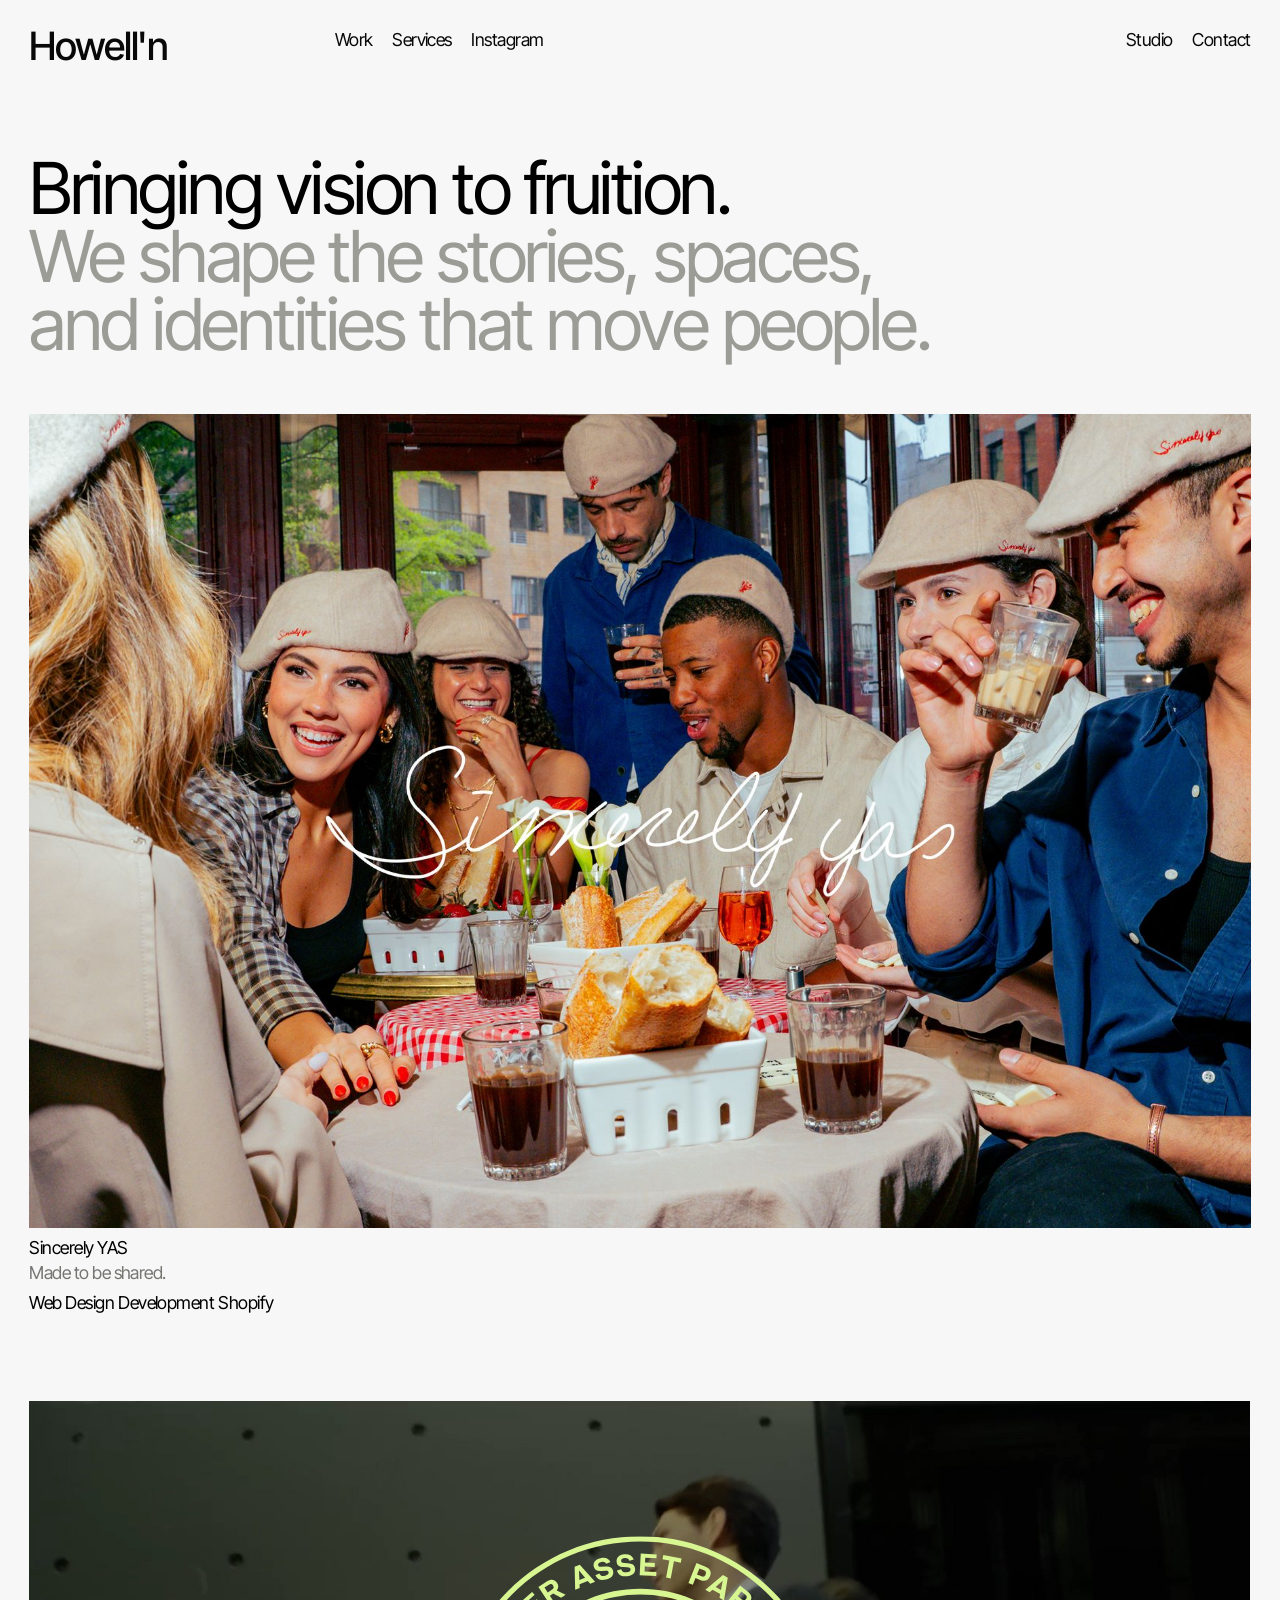
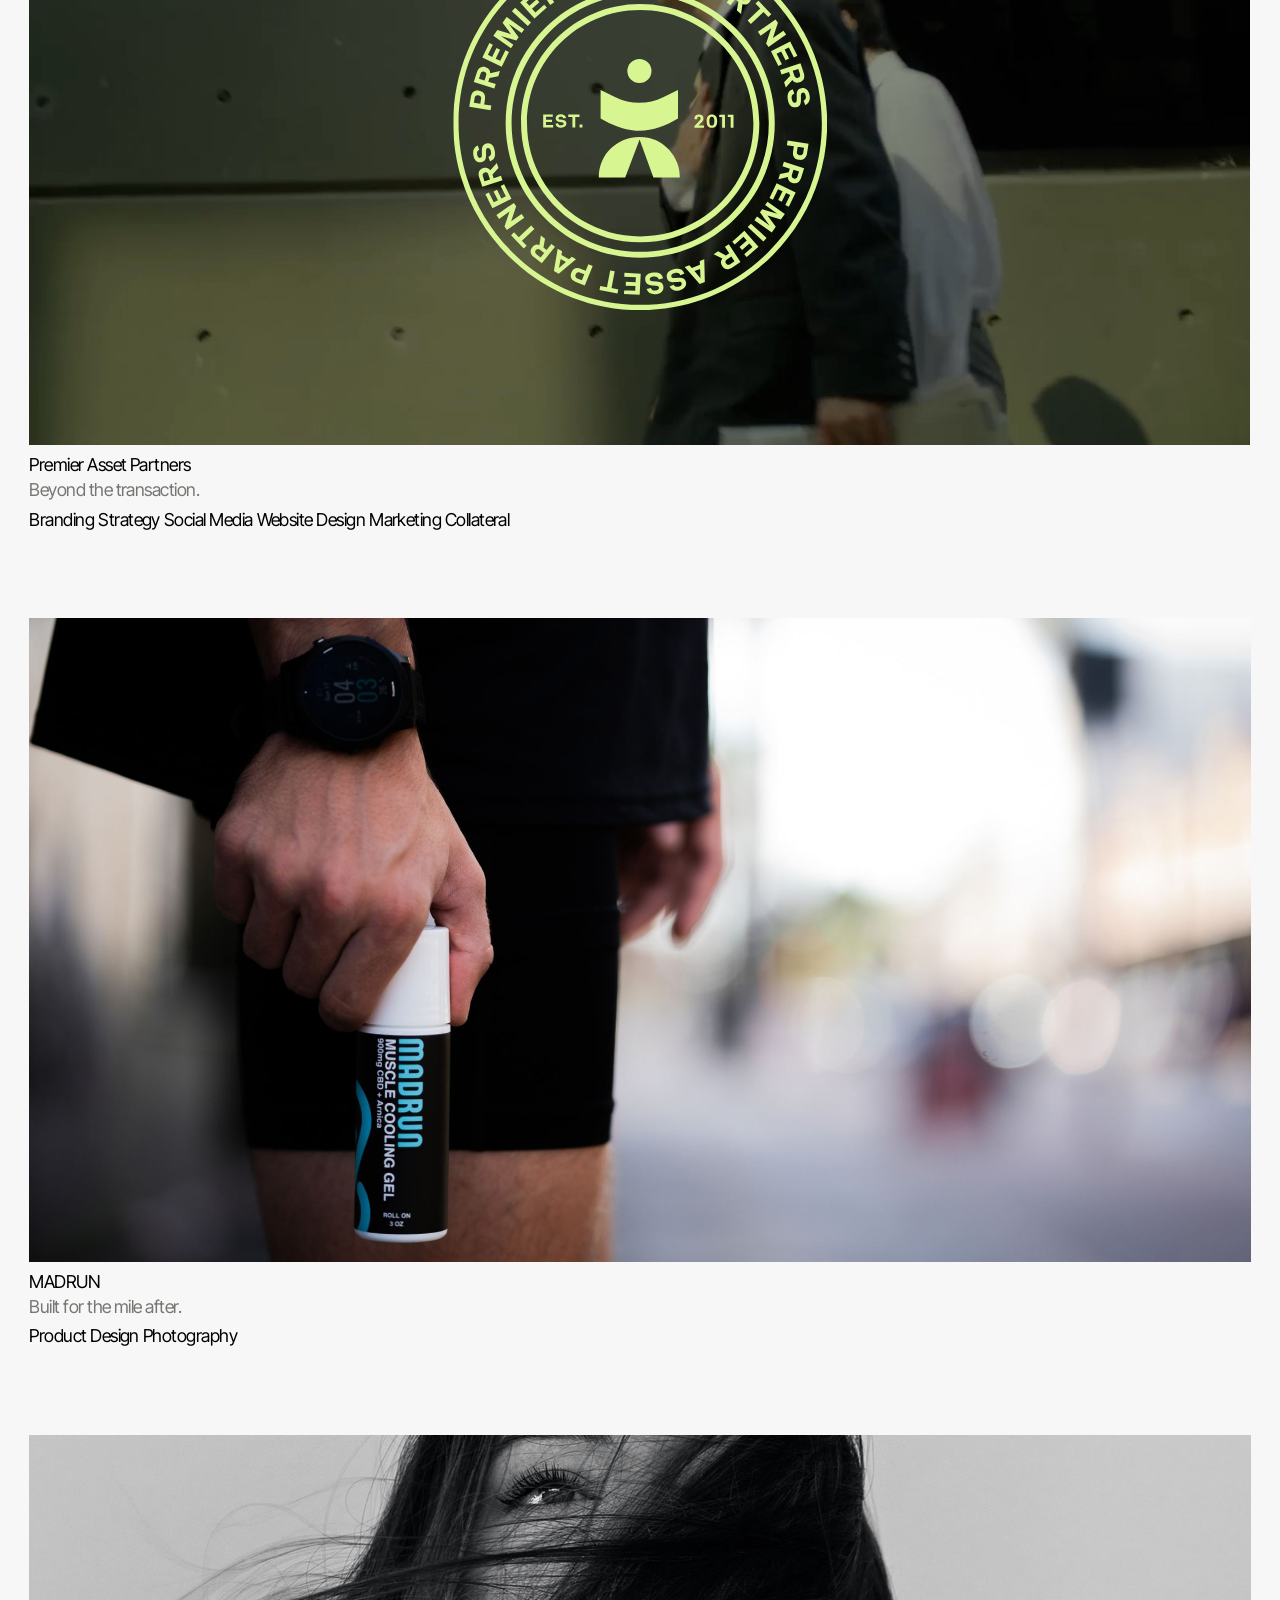
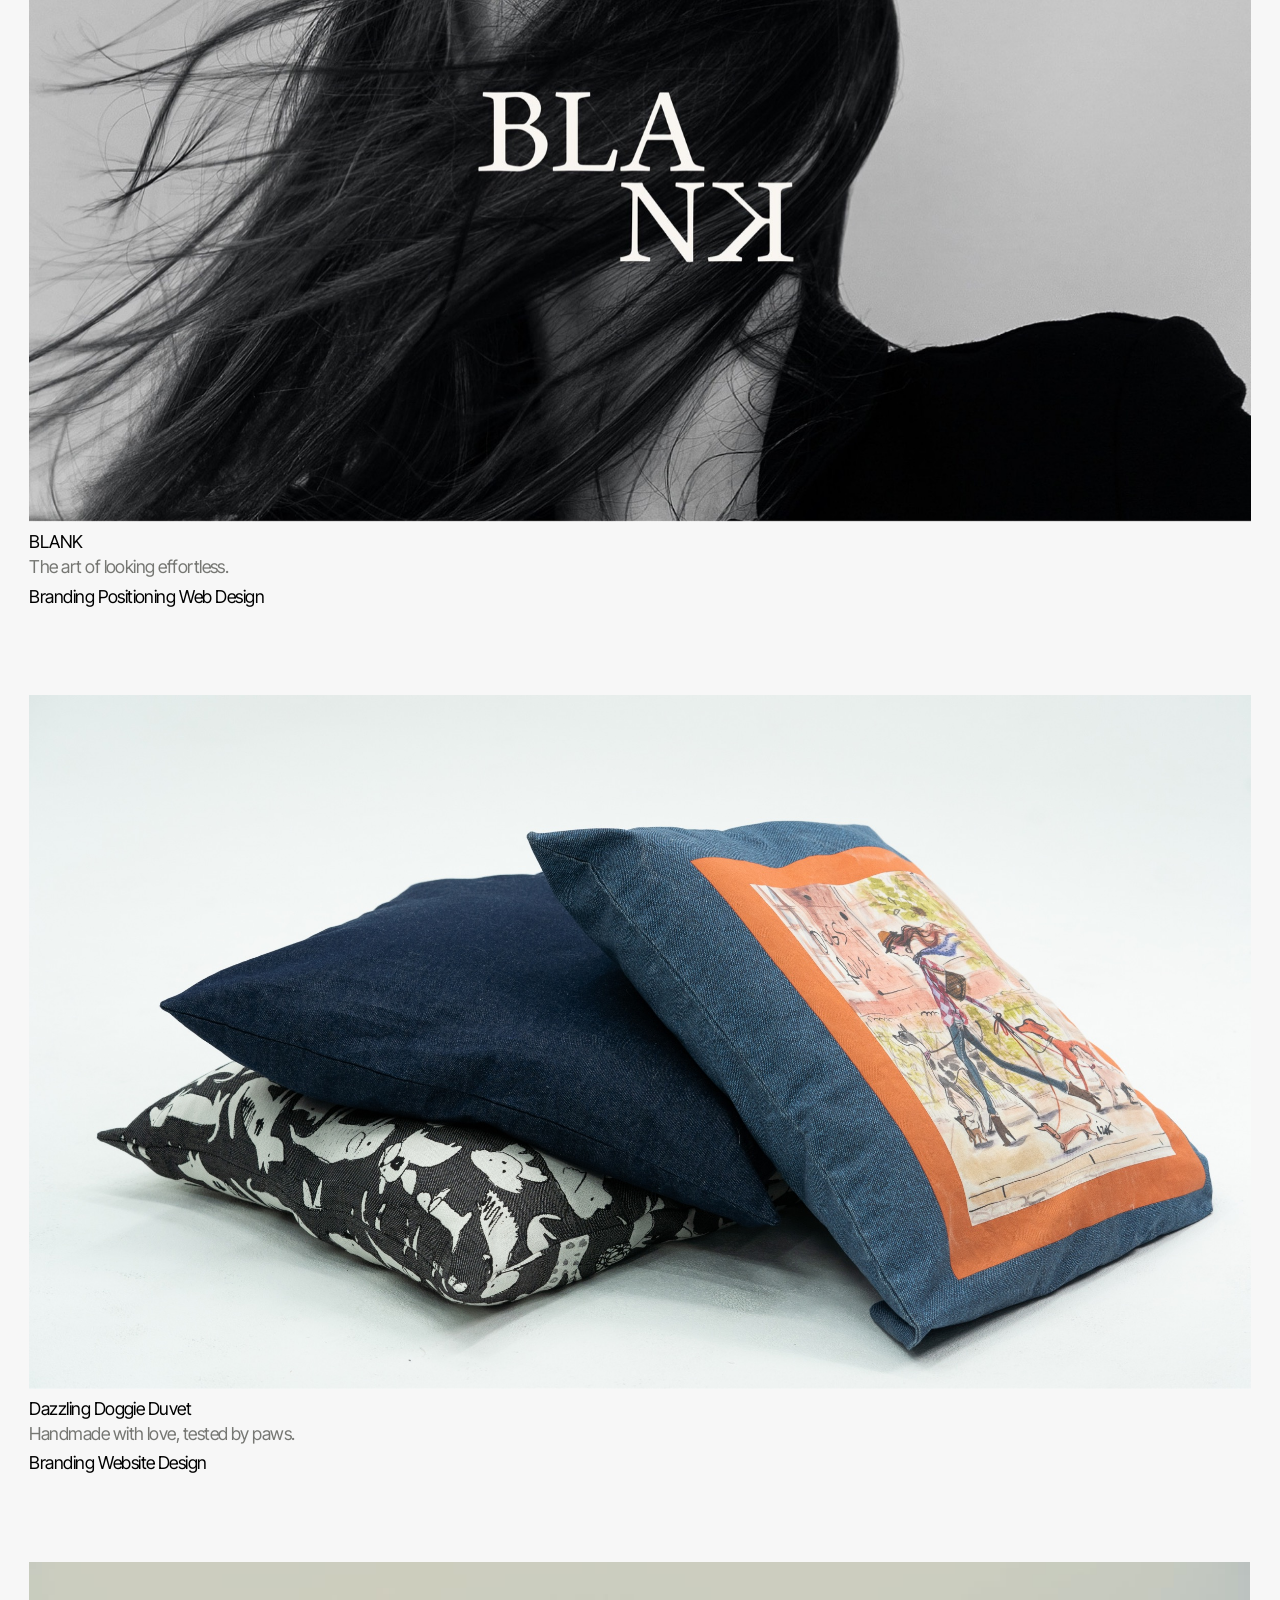
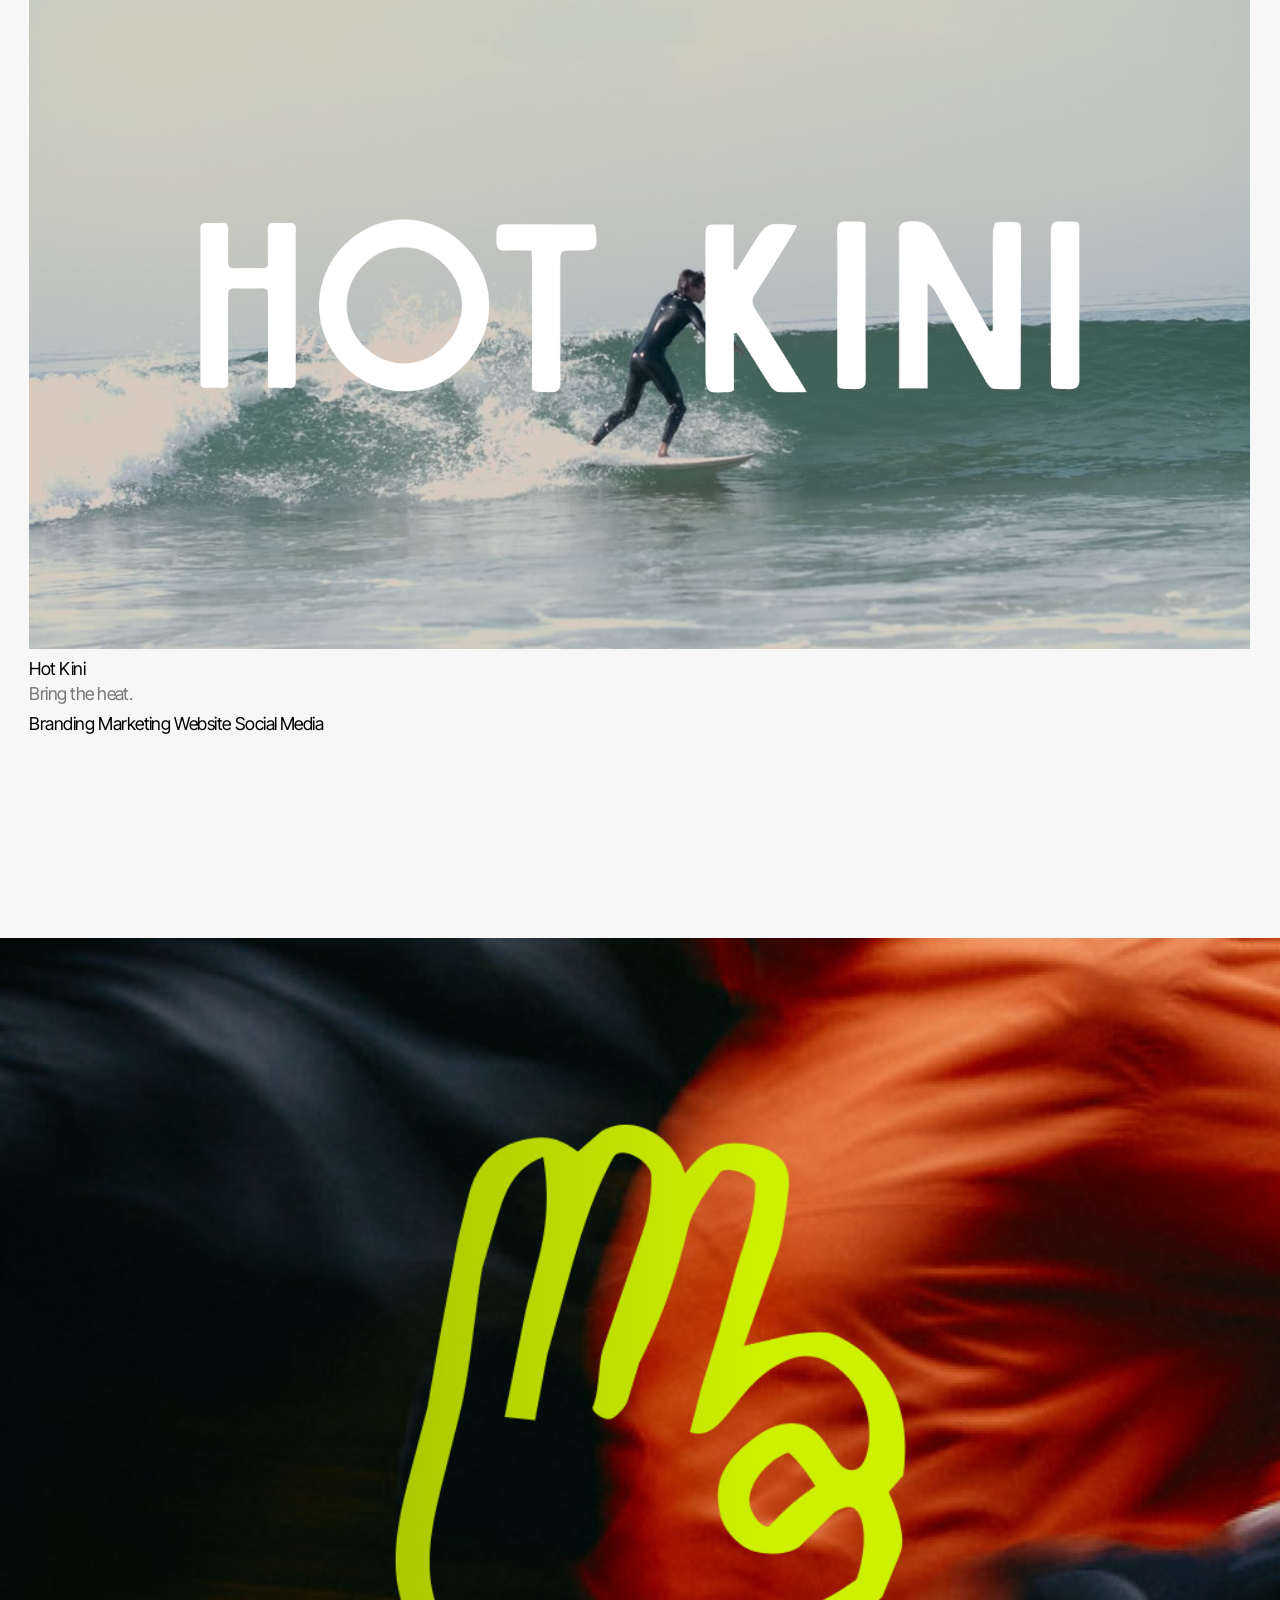
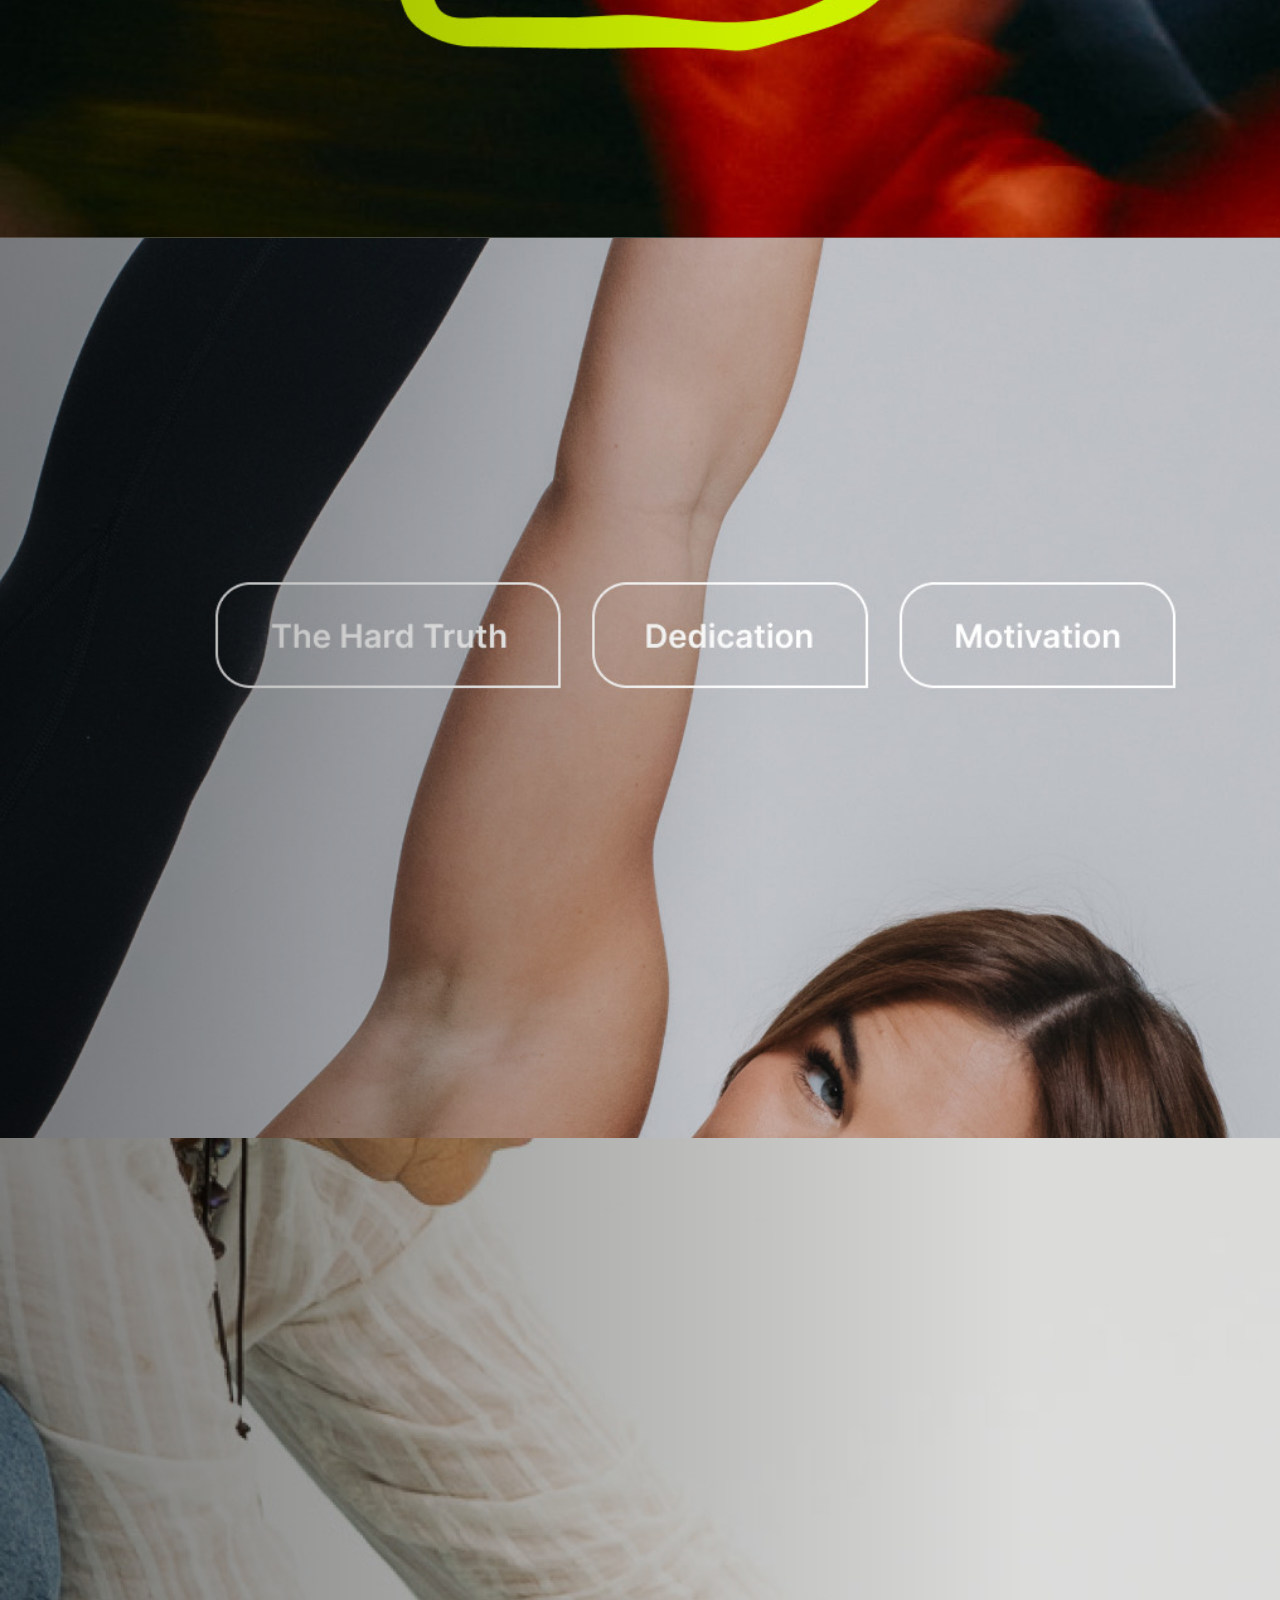
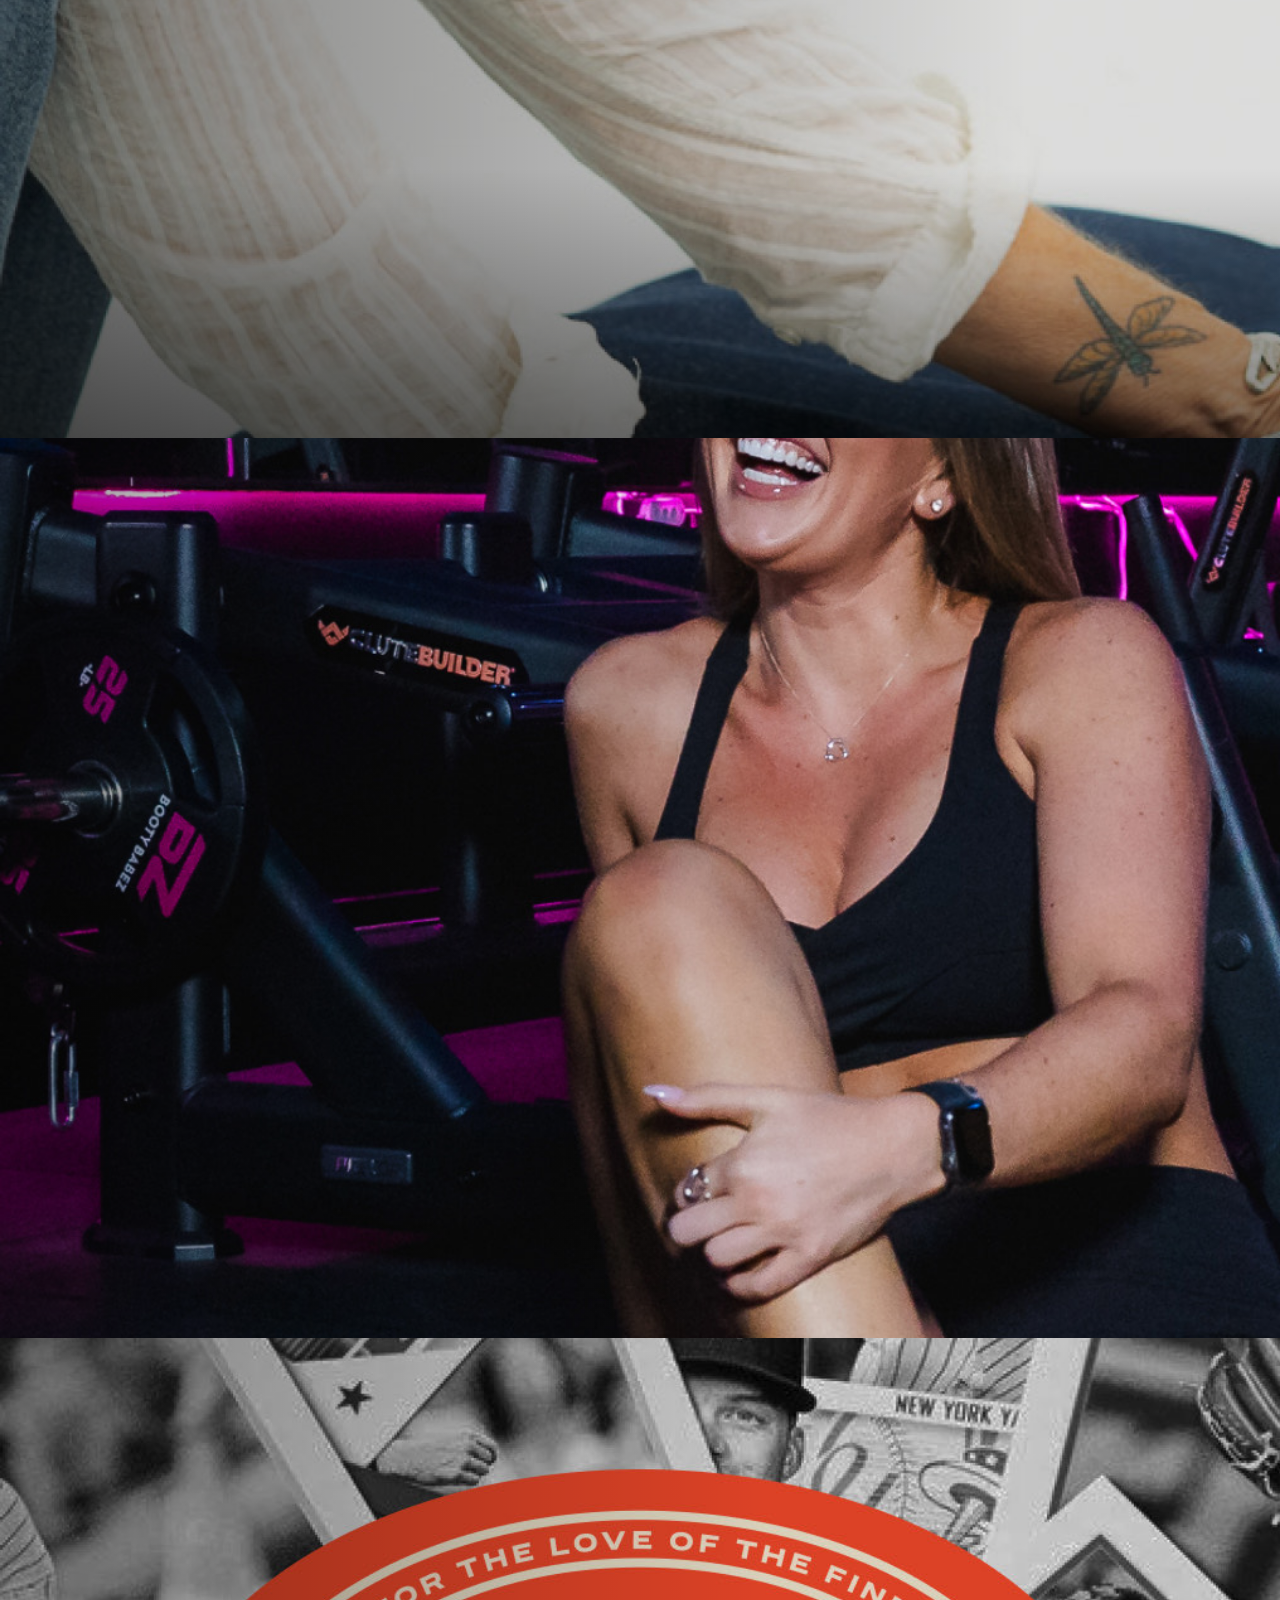
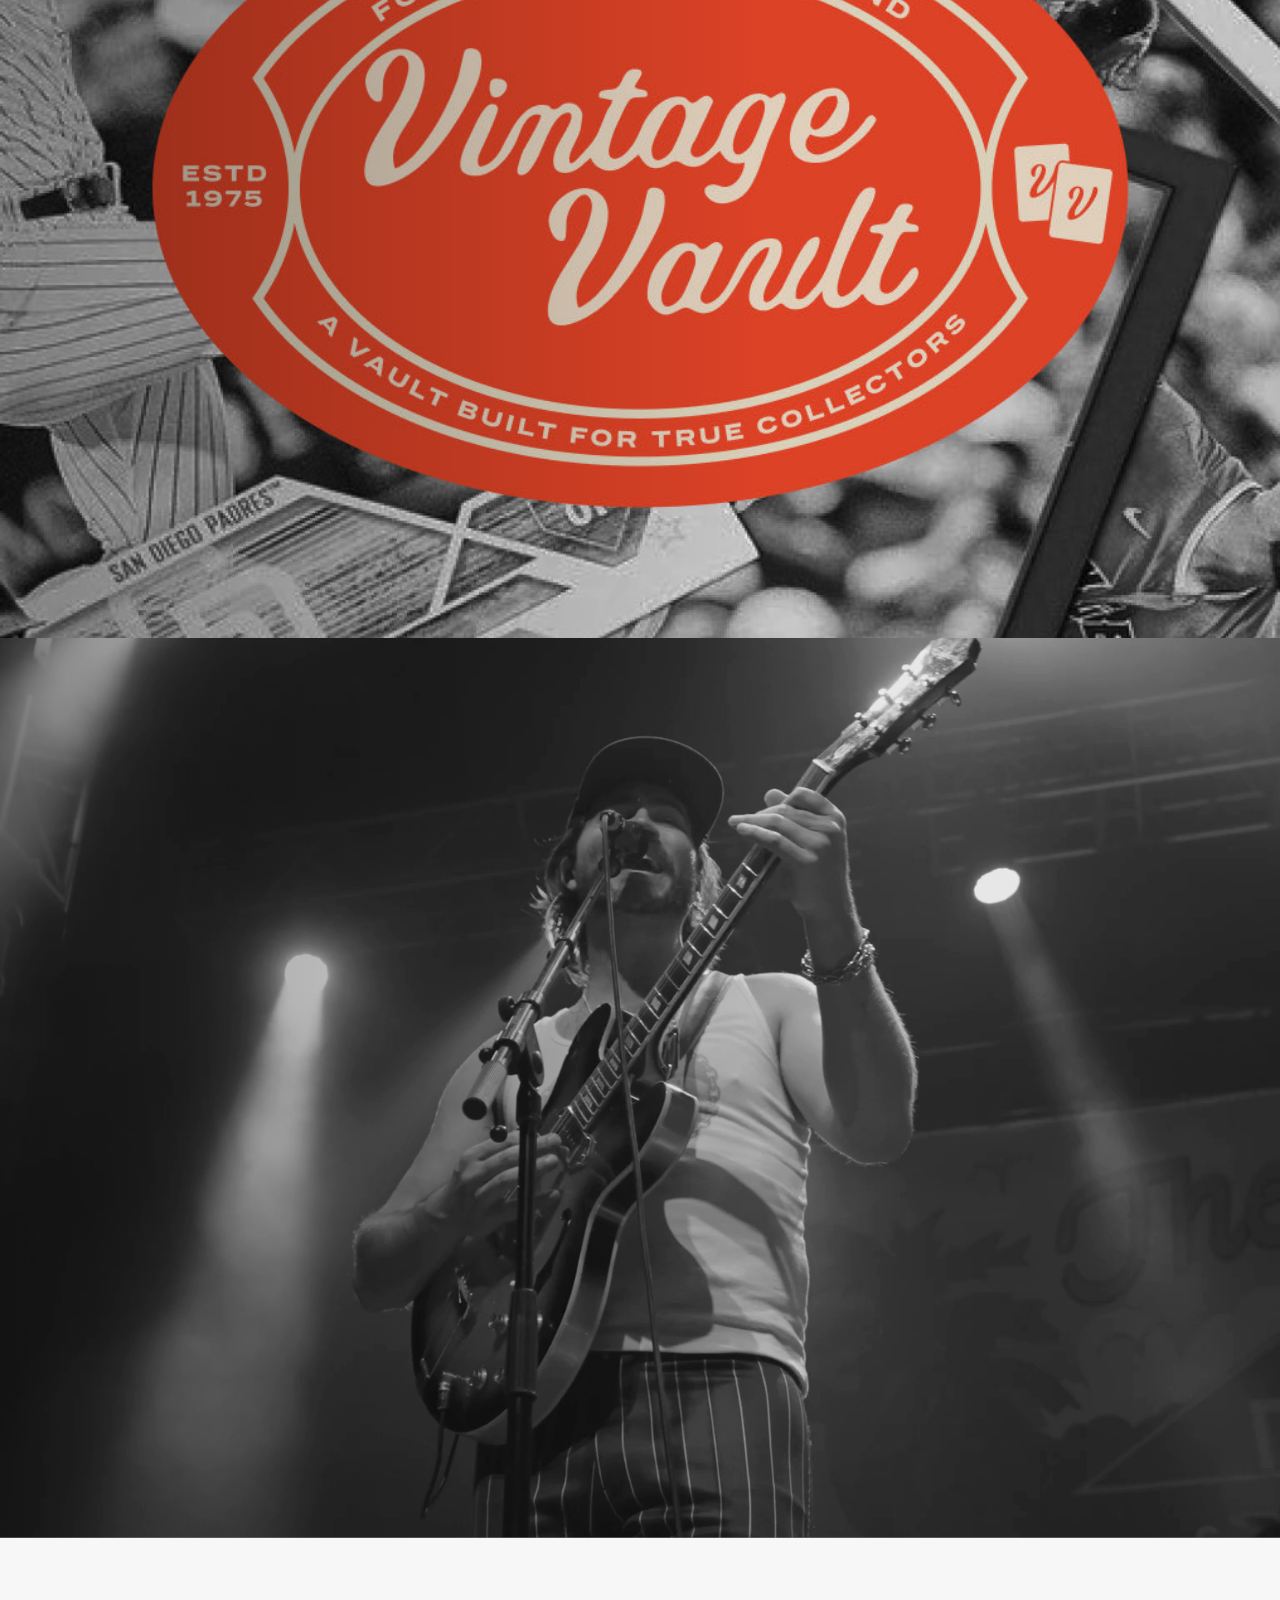
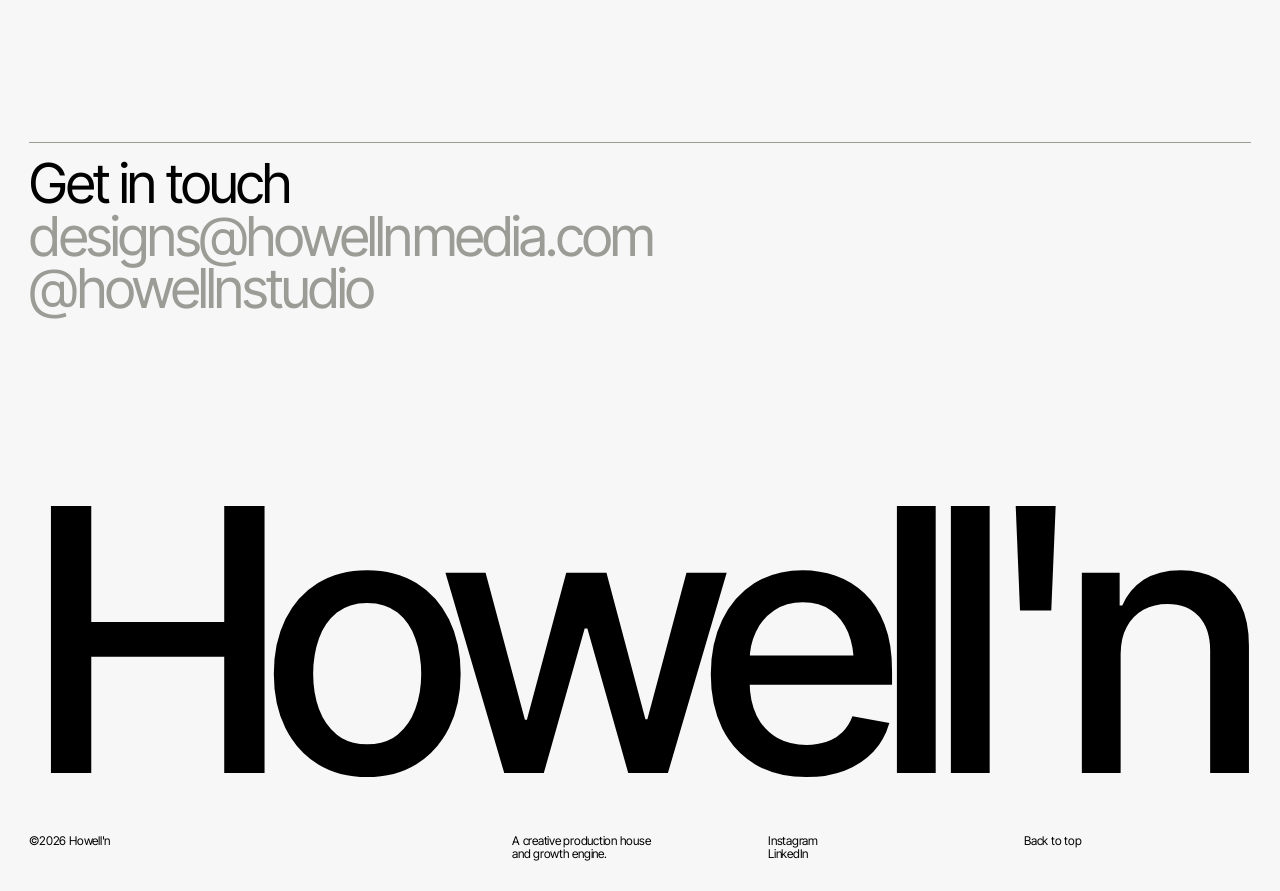
==== commit 59bff5ba: "Make www.howelln.com the main address (howelln.com redirects there) Co-Authored-By: Claude Opus 5.5 " ====
--- a/index.html
+++ b/index.html
@@ -3,13 +3,13 @@
 <head>
   <meta charset="utf-8">
   <!-- Until GitHub Pages "Enforce HTTPS" is on, send http visitors to the secure address -->
-  <script>if (location.protocol === "http:" && /(^|\.)howelln\.com$/.test(location.hostname)) location.replace("https://howelln.com" + location.pathname + location.search + location.hash);</script>
+  <script>if (location.protocol === "http:" && /(^|\.)howelln\.com$/.test(location.hostname)) location.replace("https://www.howelln.com" + location.pathname + location.search + location.hash);</script>
   <meta name="viewport" content="width=device-width, initial-scale=1">
   <title>Howell'n</title>
   <meta name="description" content="Howell'n is a full-service creative agency pairing high-end visual storytelling with structured growth strategy.">
   <meta property="og:title" content="Howell'n">
   <meta property="og:description" content="Bringing vision to fruition.">
-  <meta property="og:image" content="https://howelln.com/assets/img/og-image.jpg?v=2">
+  <meta property="og:image" content="https://www.howelln.com/assets/img/og-image.jpg?v=2">
   <meta property="og:image:width" content="1200">
   <meta property="og:image:height" content="630">
   <meta name="twitter:card" content="summary_large_image">
@@ -19,7 +19,7 @@
   <link rel="preconnect" href="https://fonts.googleapis.com">
   <link rel="preconnect" href="https://fonts.gstatic.com" crossorigin>
   <link href="https://fonts.googleapis.com/css2?family=Inter+Tight:wght@400;500&display=swap" rel="stylesheet">
-  <link rel="stylesheet" href="styles.css?v=47">
+  <link rel="stylesheet" href="styles.css?v=48">
 </head>
 <body class="is-loading">
   <a class="skip-link" href="#main">Skip to content</a>
@@ -82,7 +82,7 @@
     </div>
   </footer>
 
-  <script src="projects.js?v=47"></script>
-  <script src="main.js?v=47"></script>
+  <script src="projects.js?v=48"></script>
+  <script src="main.js?v=48"></script>
 </body>
 </html>
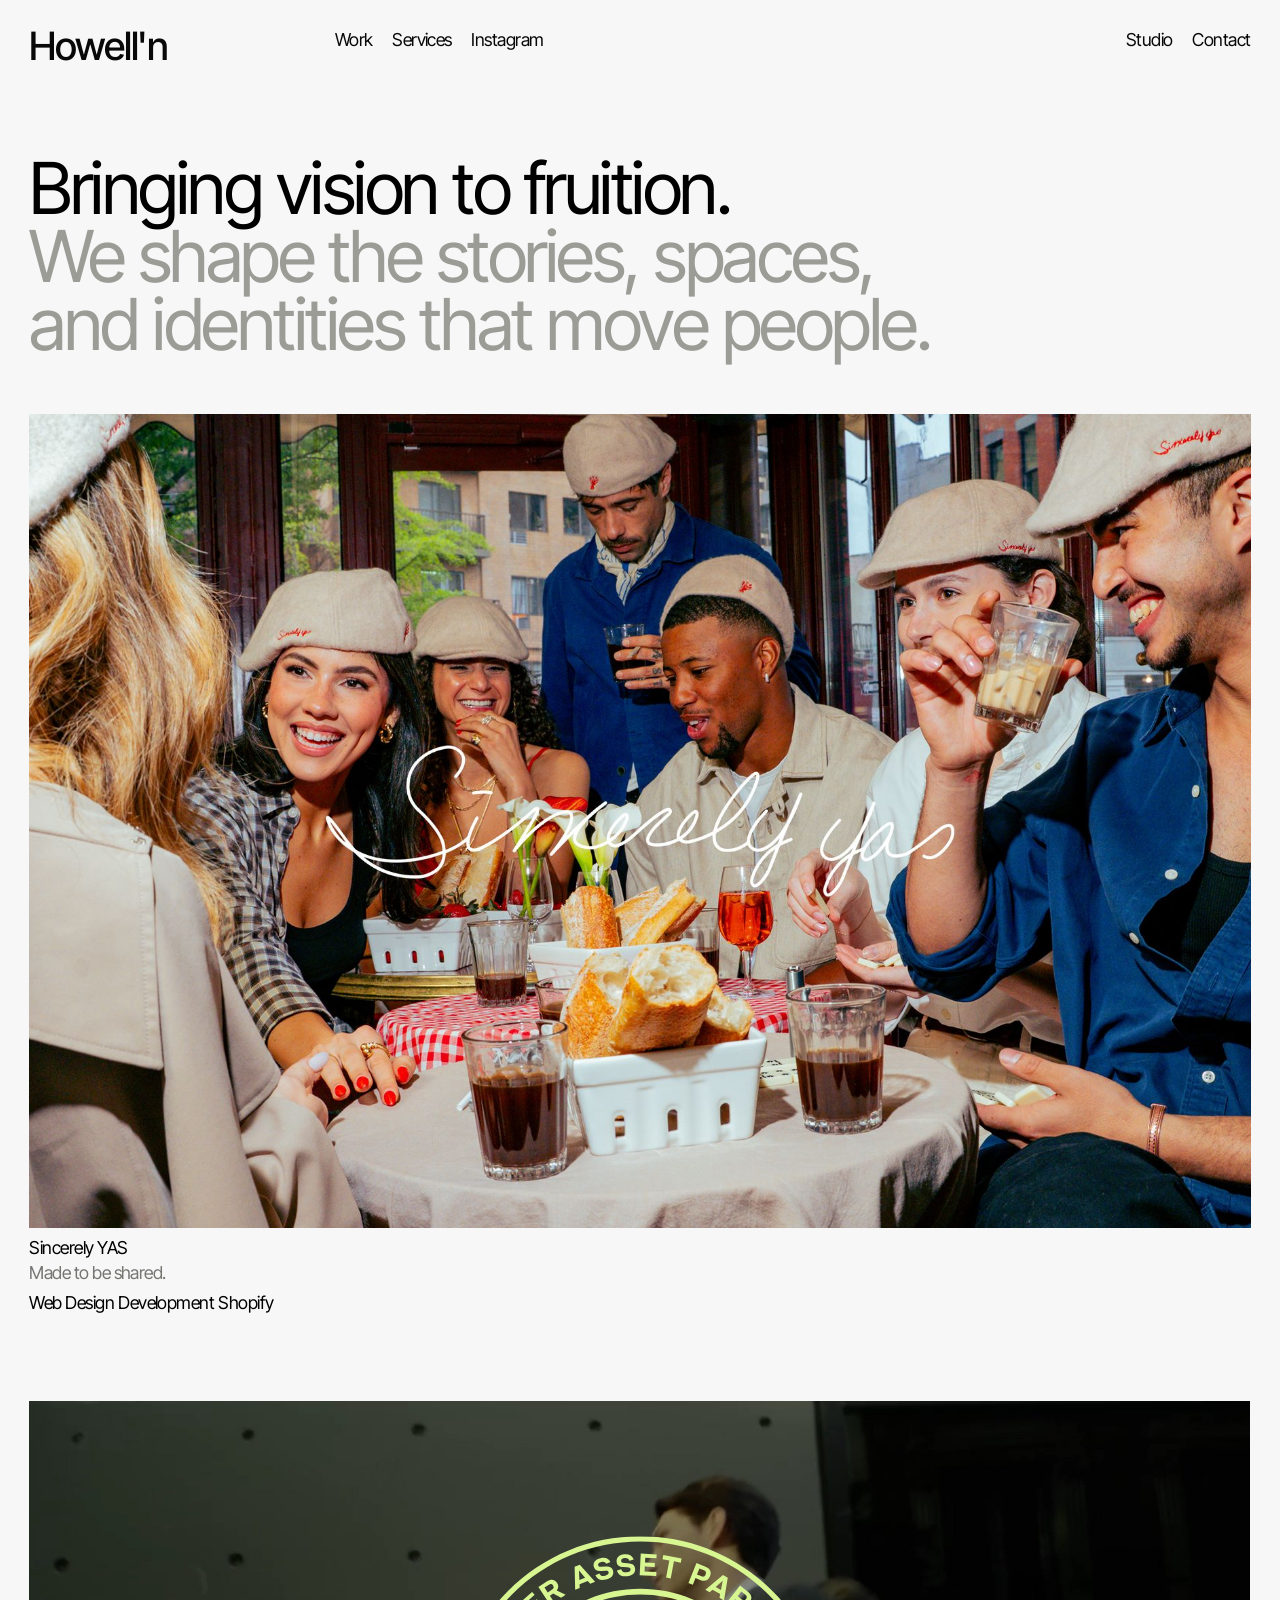
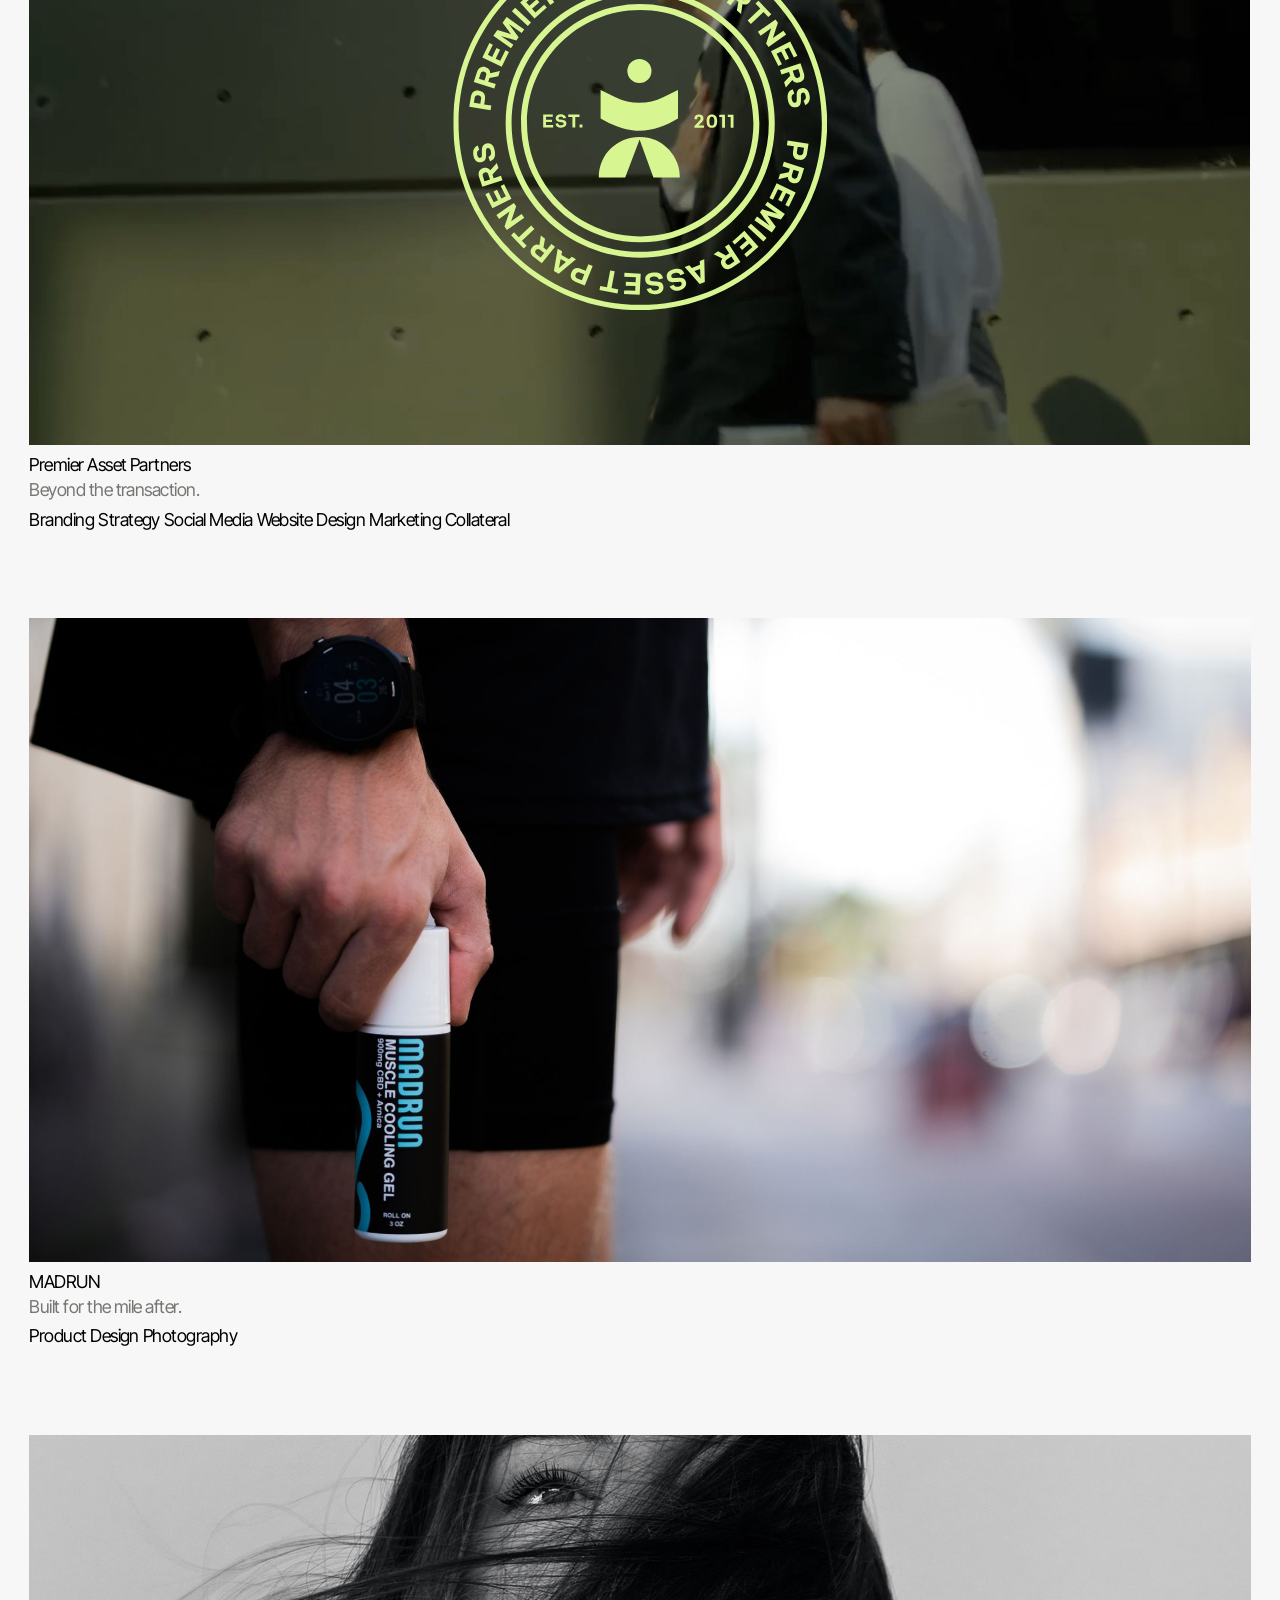
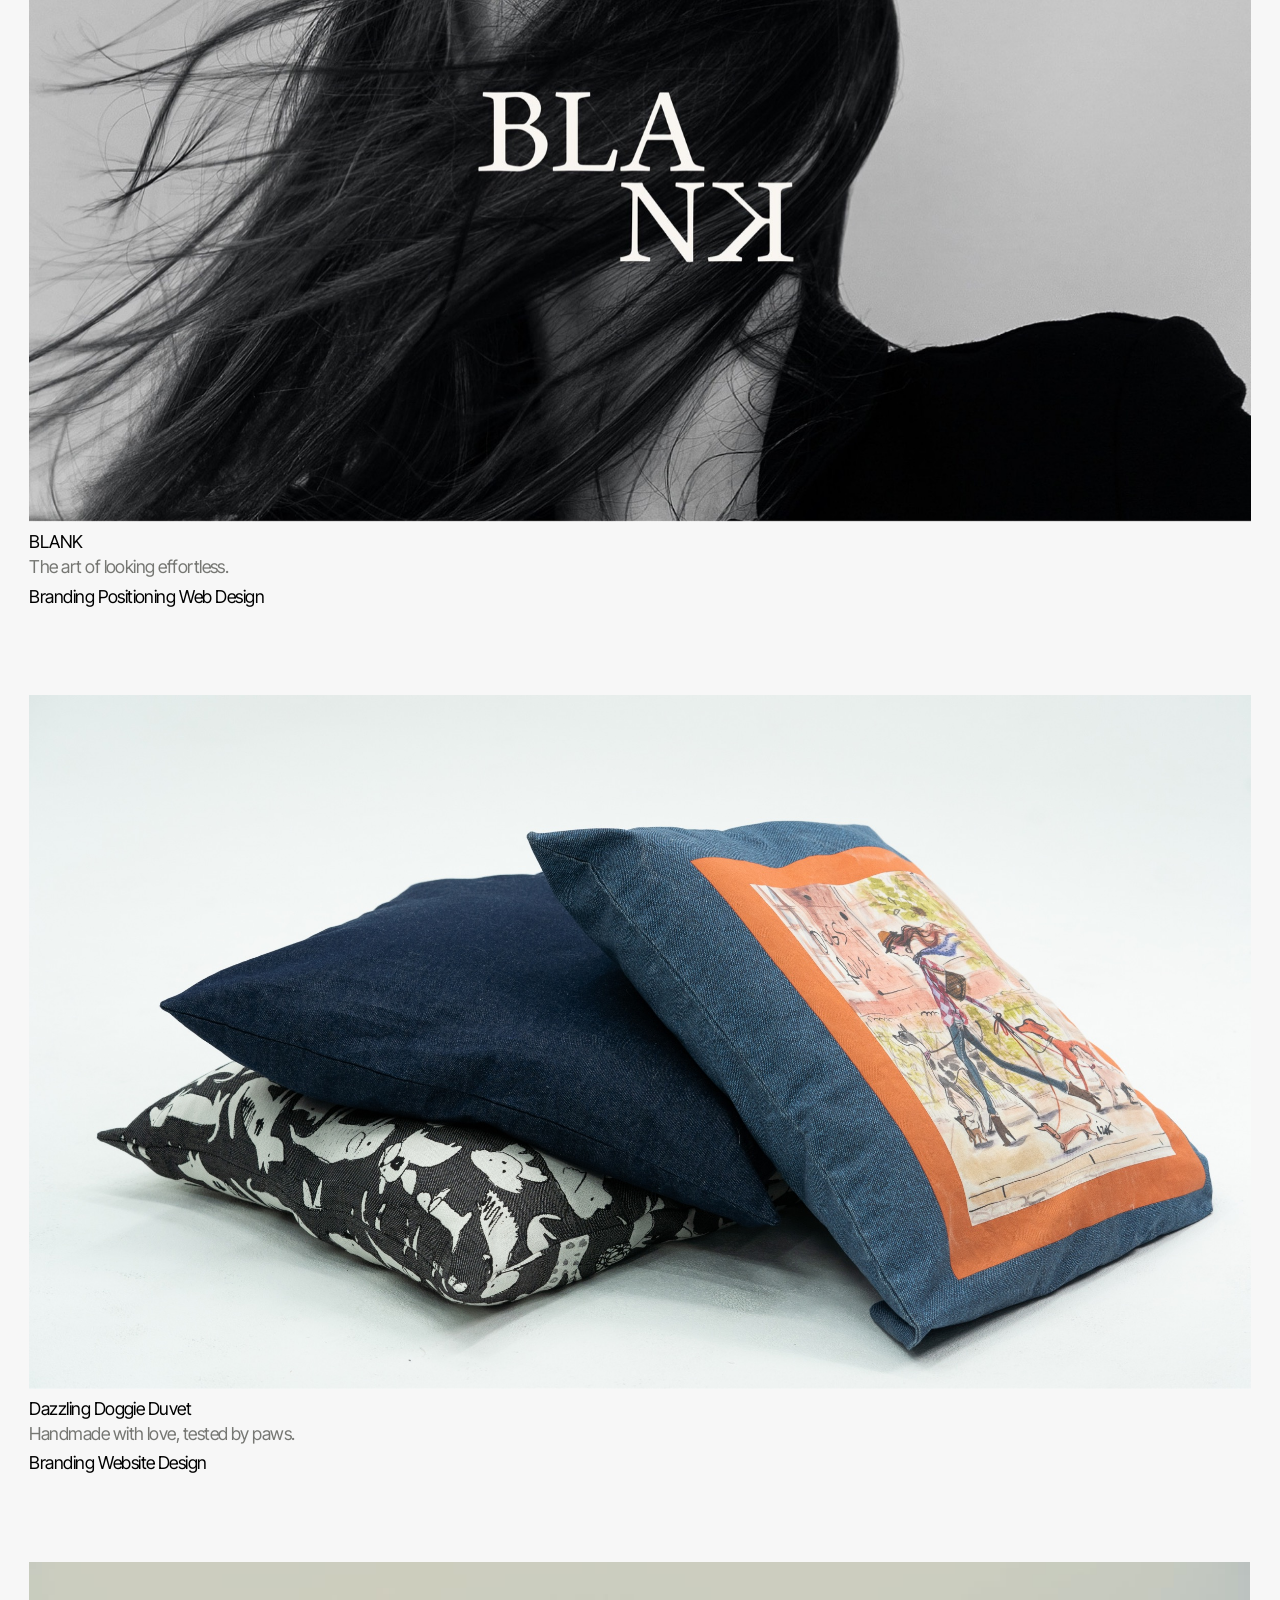
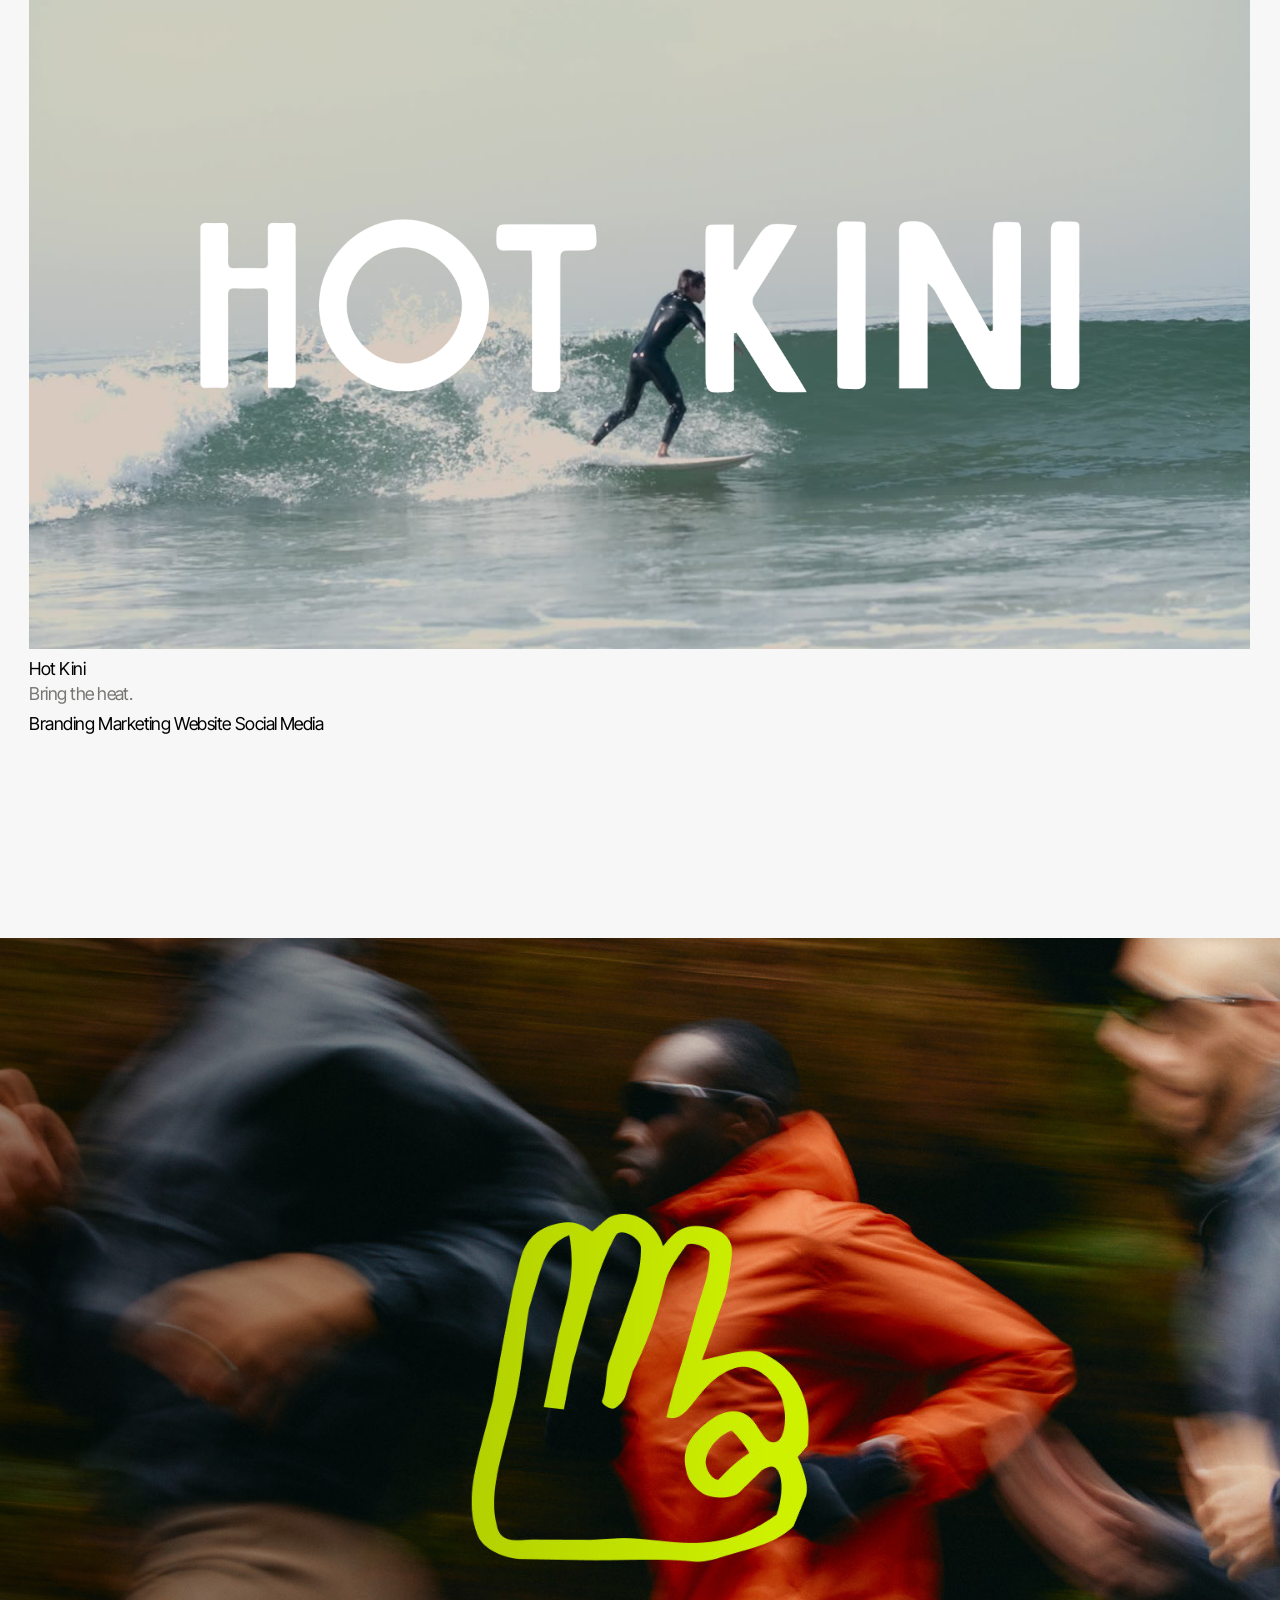
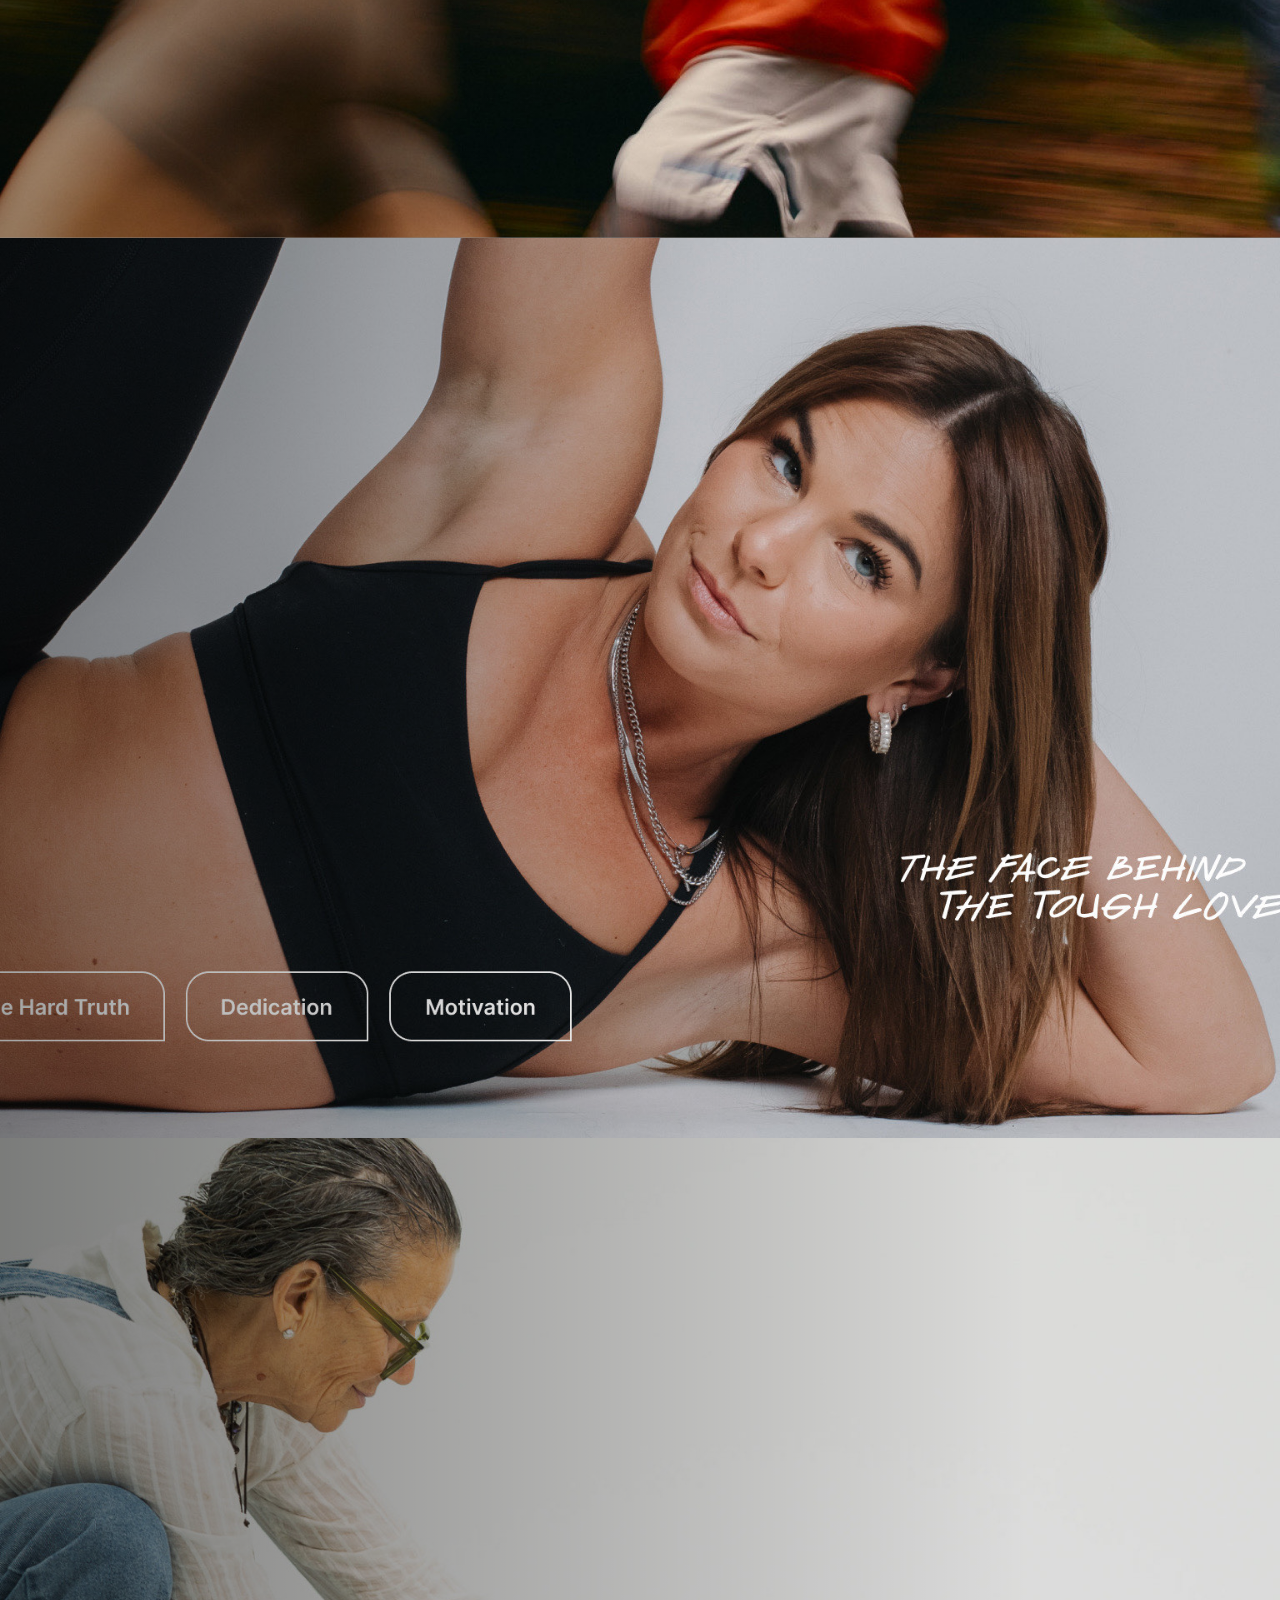
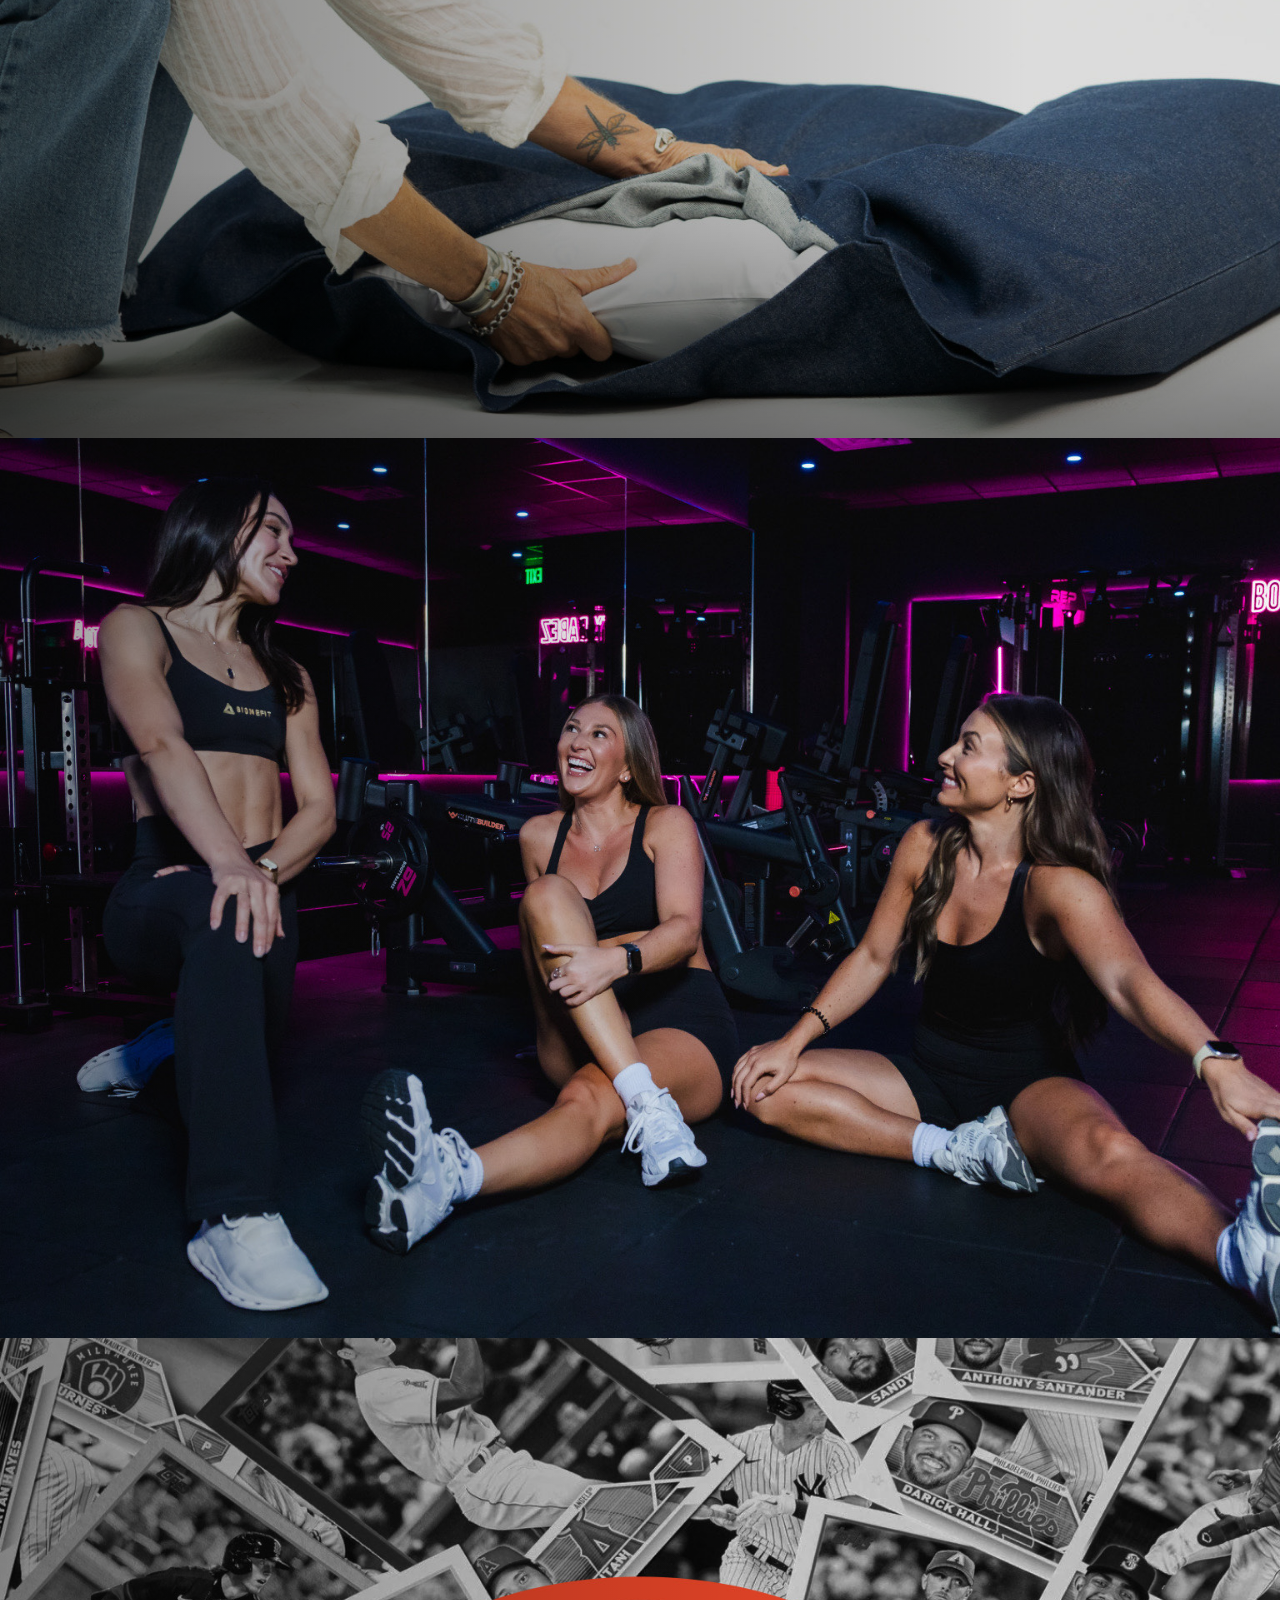
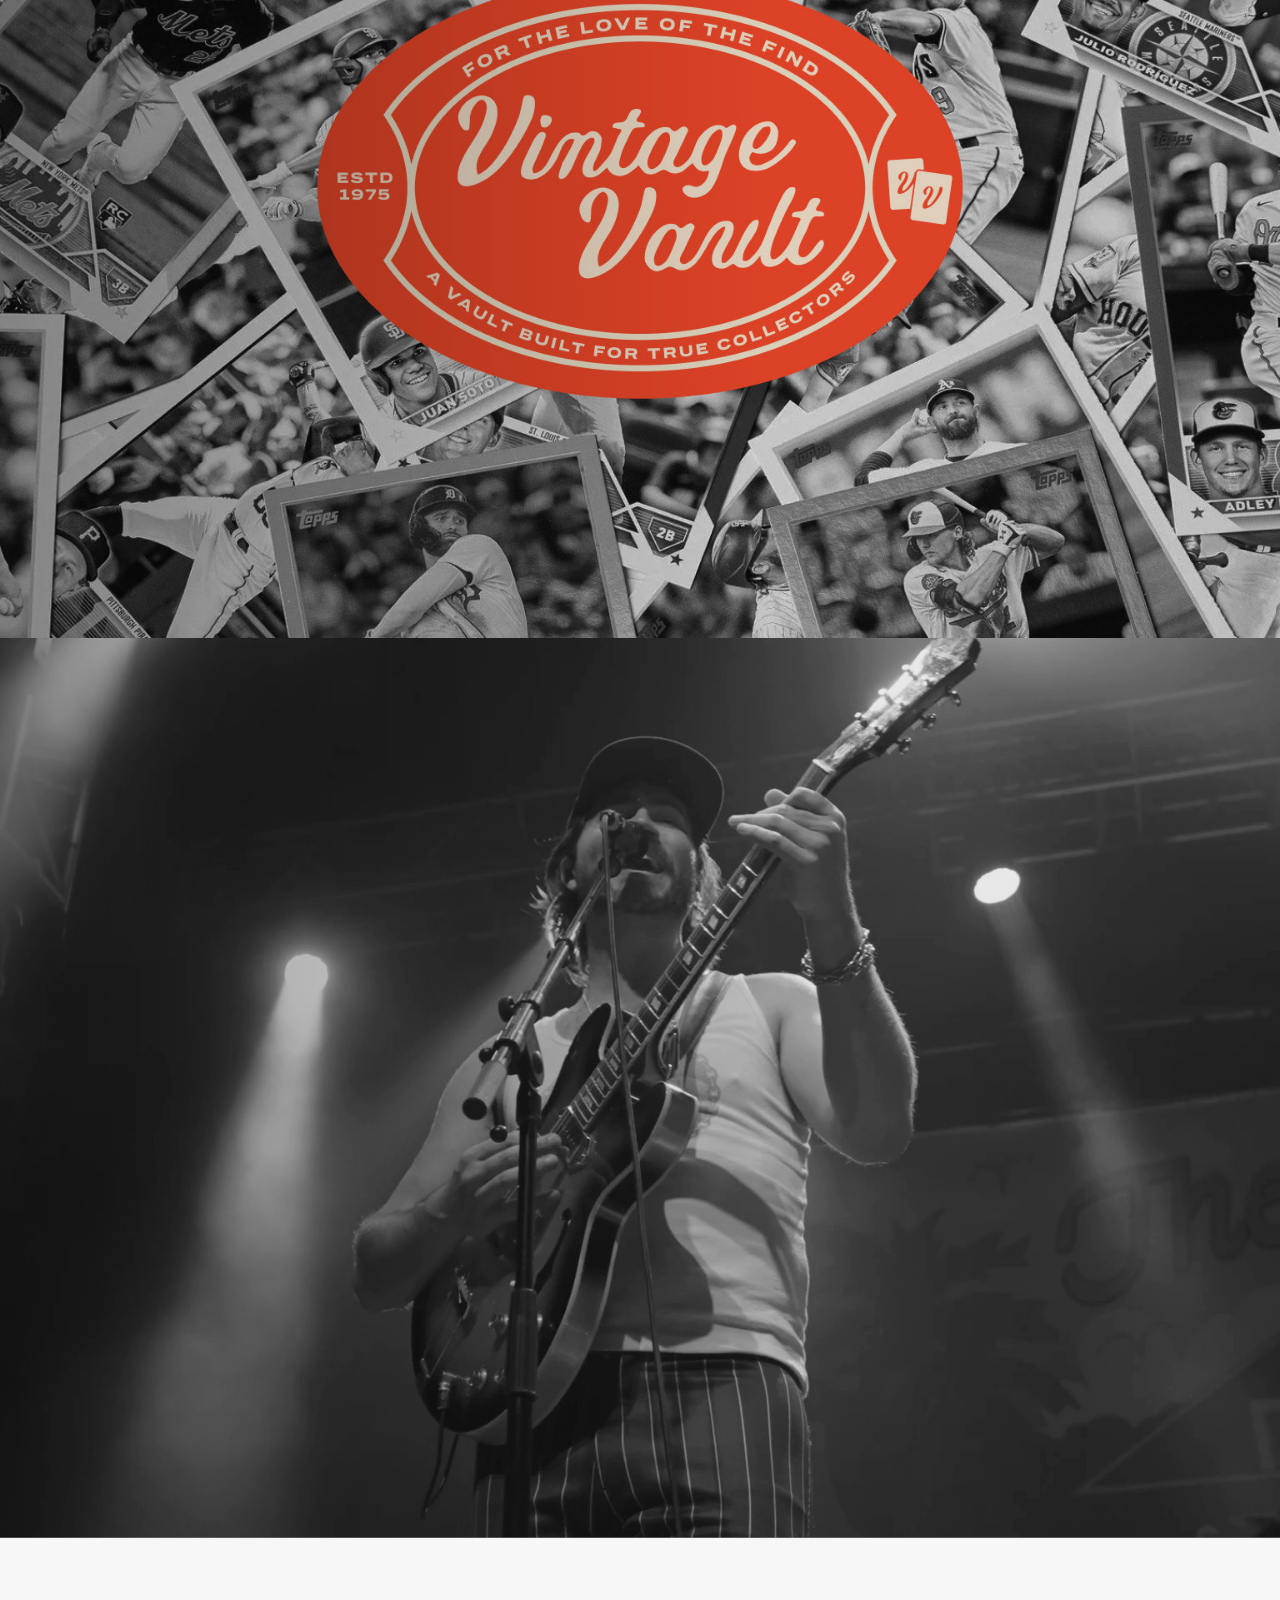
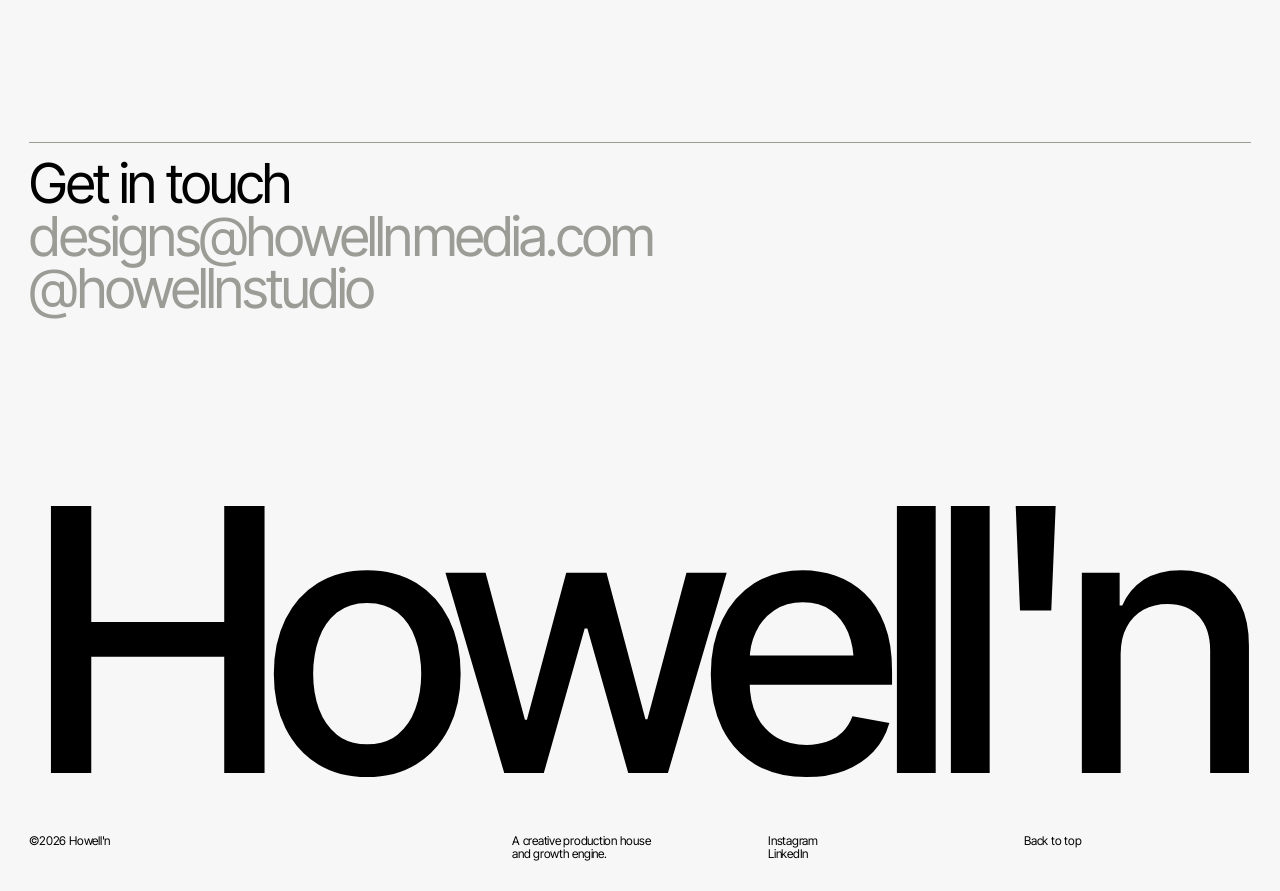
==== commit 74e3acd4: "Put howelln.com back as the main address: GitHub never issued the www certificate Co-Authored-By: Cl" ====
--- a/index.html
+++ b/index.html
@@ -3,13 +3,13 @@
 <head>
   <meta charset="utf-8">
   <!-- Until GitHub Pages "Enforce HTTPS" is on, send http visitors to the secure address -->
-  <script>if (location.protocol === "http:" && /(^|\.)howelln\.com$/.test(location.hostname)) location.replace("https://www.howelln.com" + location.pathname + location.search + location.hash);</script>
+  <script>if (location.protocol === "http:" && /(^|\.)howelln\.com$/.test(location.hostname)) location.replace("https://howelln.com" + location.pathname + location.search + location.hash);</script>
   <meta name="viewport" content="width=device-width, initial-scale=1">
   <title>Howell'n</title>
   <meta name="description" content="Howell'n is a full-service creative agency pairing high-end visual storytelling with structured growth strategy.">
   <meta property="og:title" content="Howell'n">
   <meta property="og:description" content="Bringing vision to fruition.">
-  <meta property="og:image" content="https://www.howelln.com/assets/img/og-image.jpg?v=2">
+  <meta property="og:image" content="https://howelln.com/assets/img/og-image.jpg?v=2">
   <meta property="og:image:width" content="1200">
   <meta property="og:image:height" content="630">
   <meta name="twitter:card" content="summary_large_image">
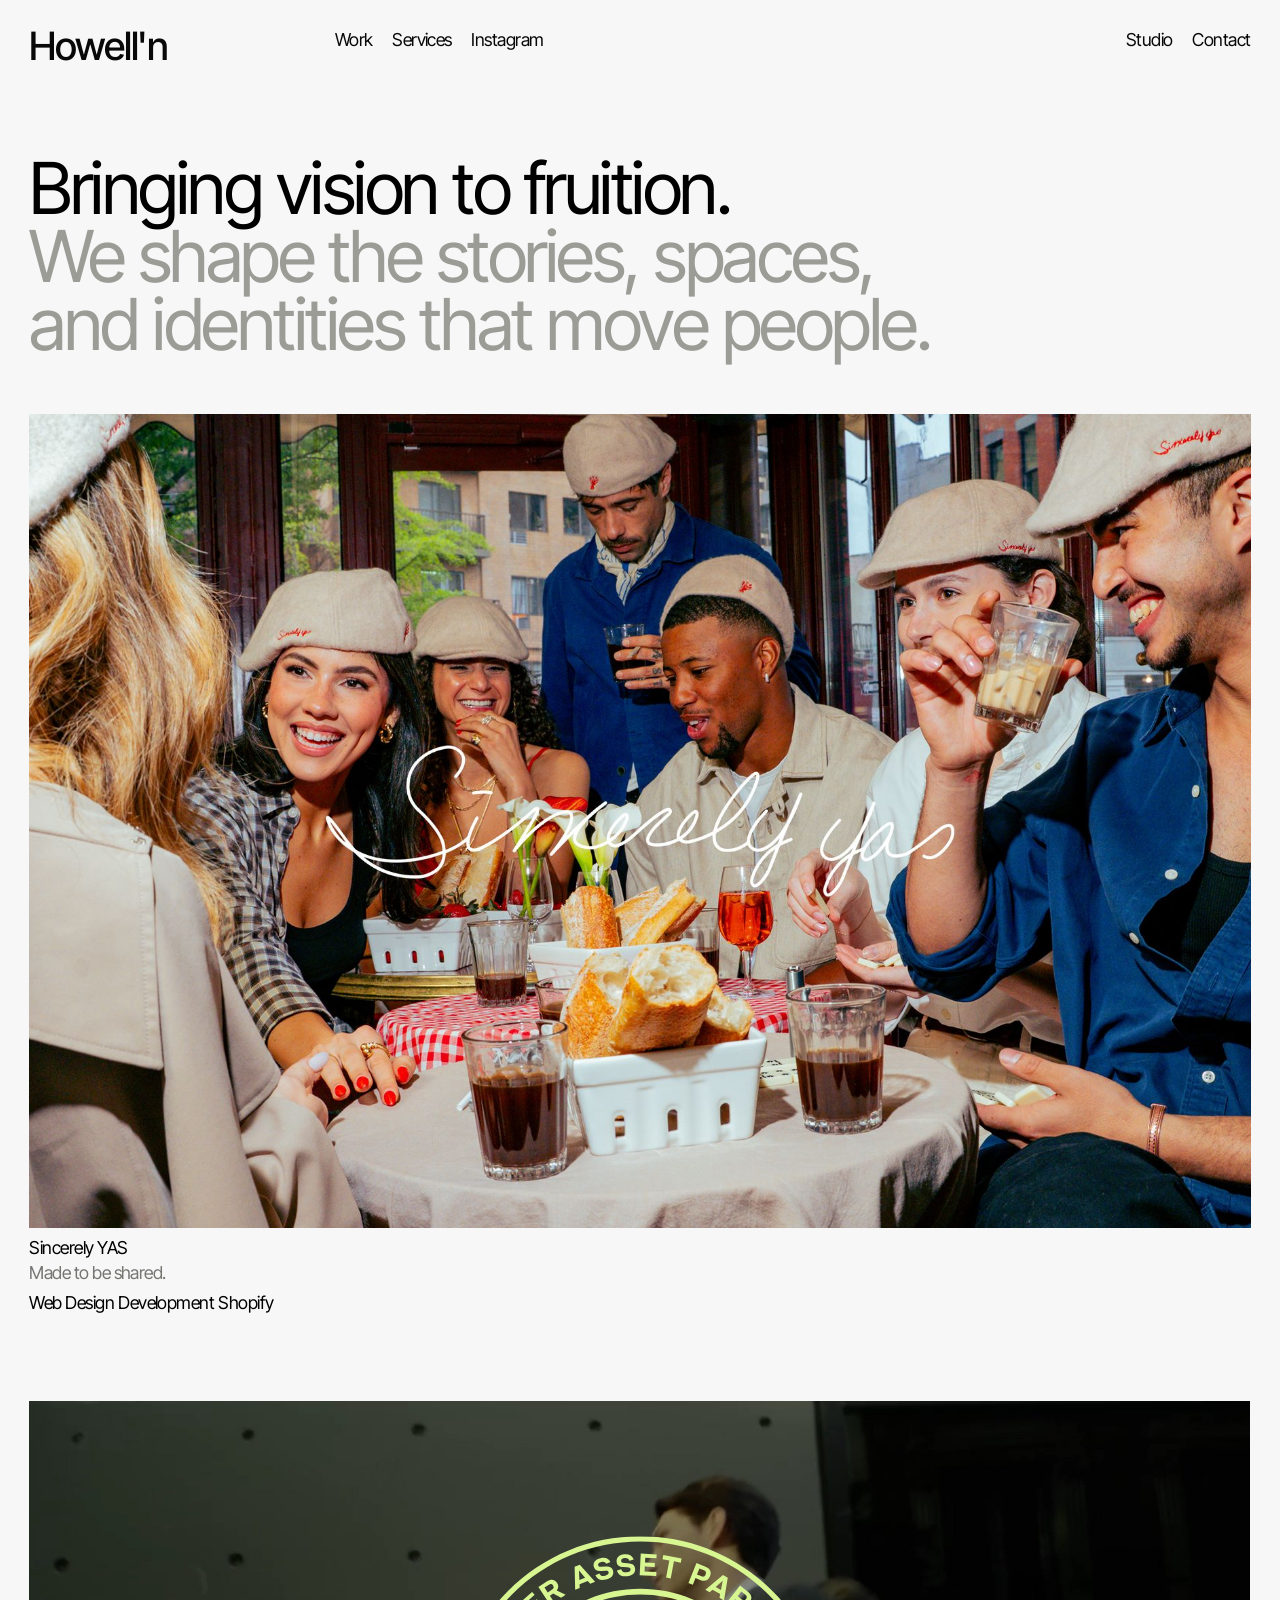
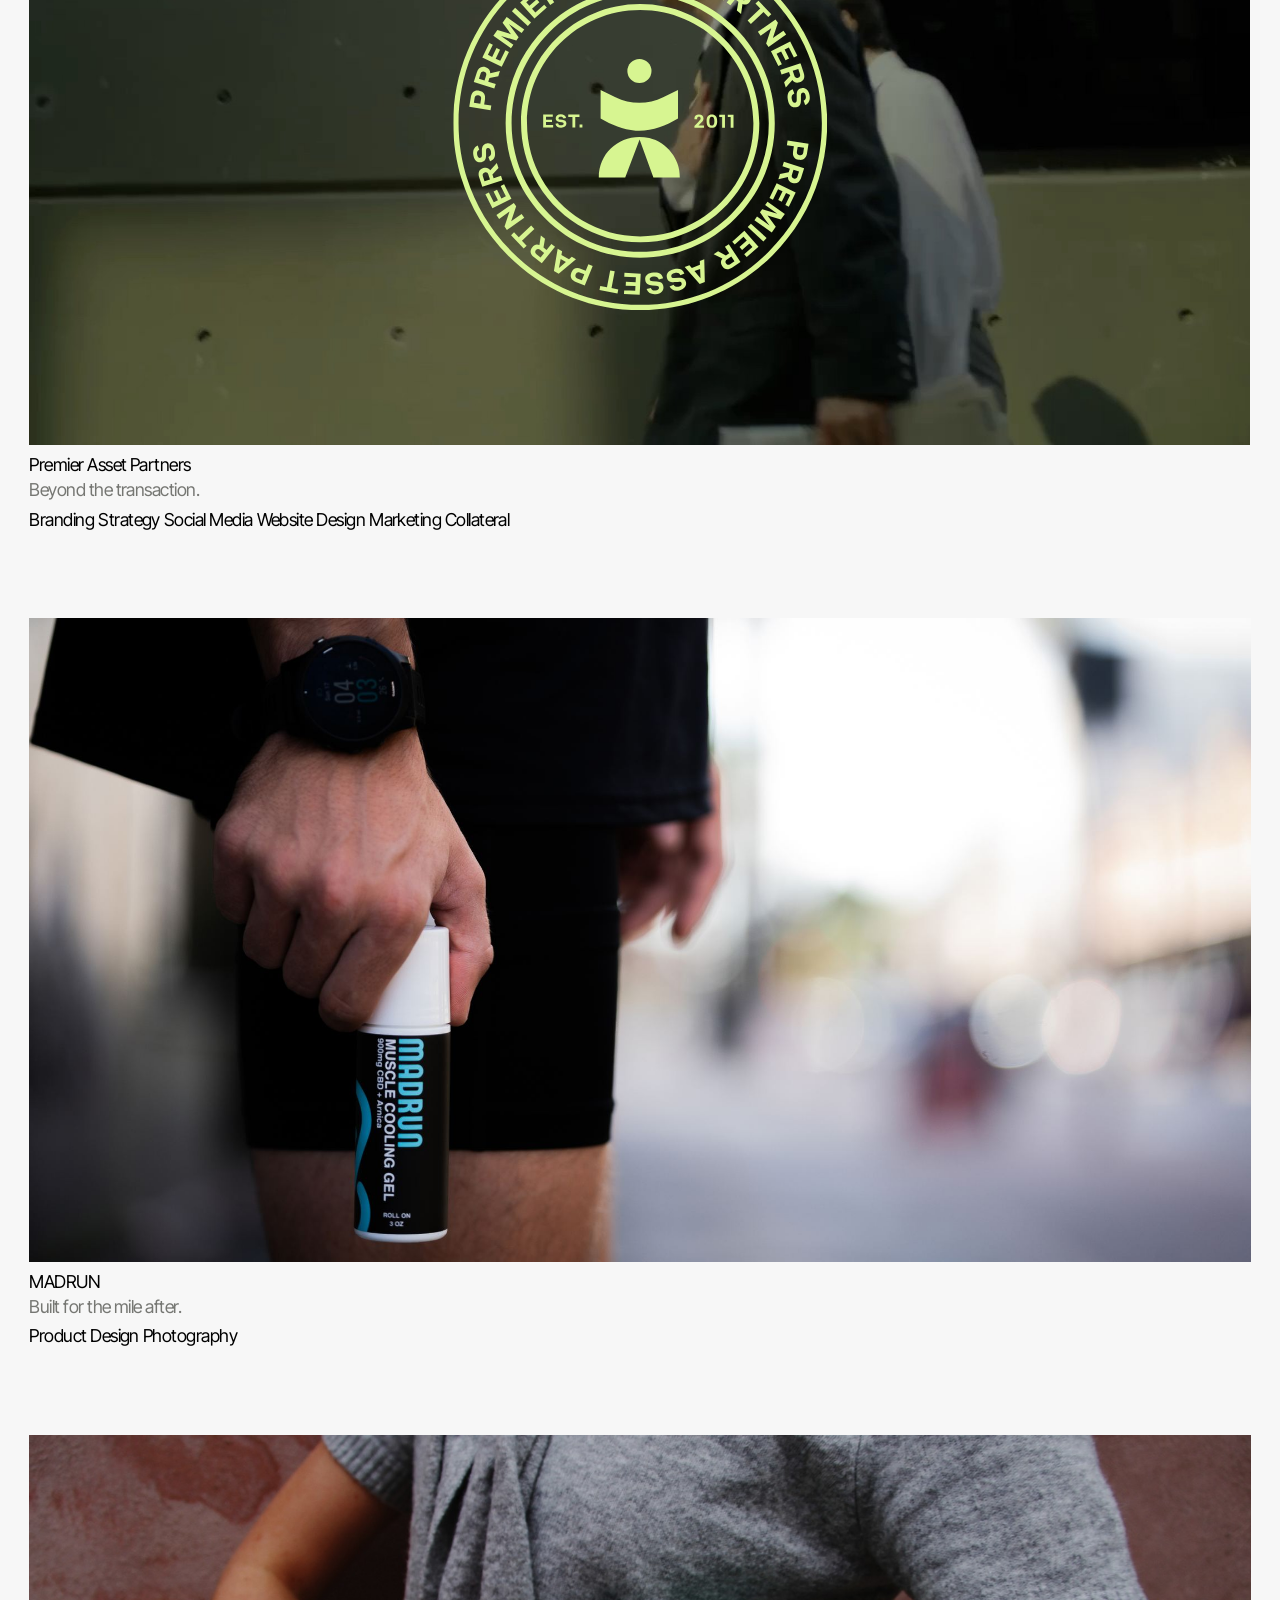
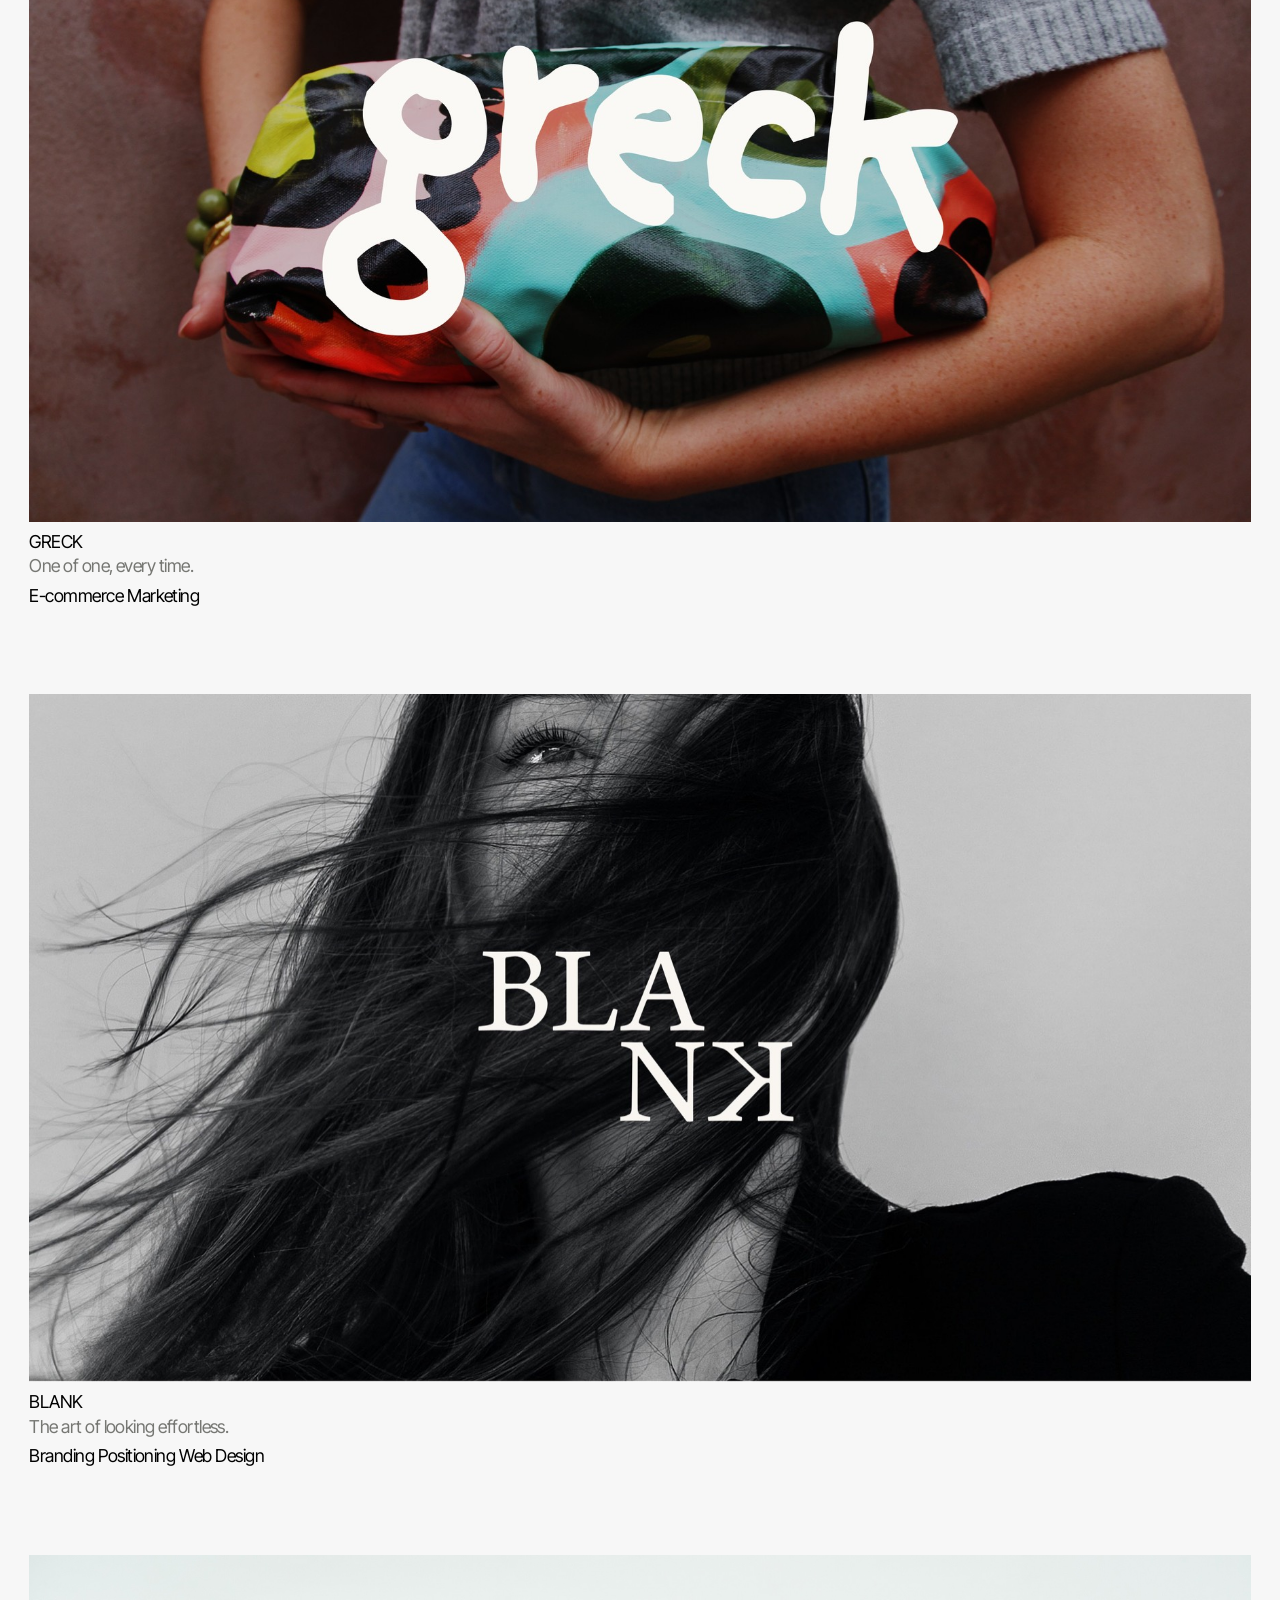
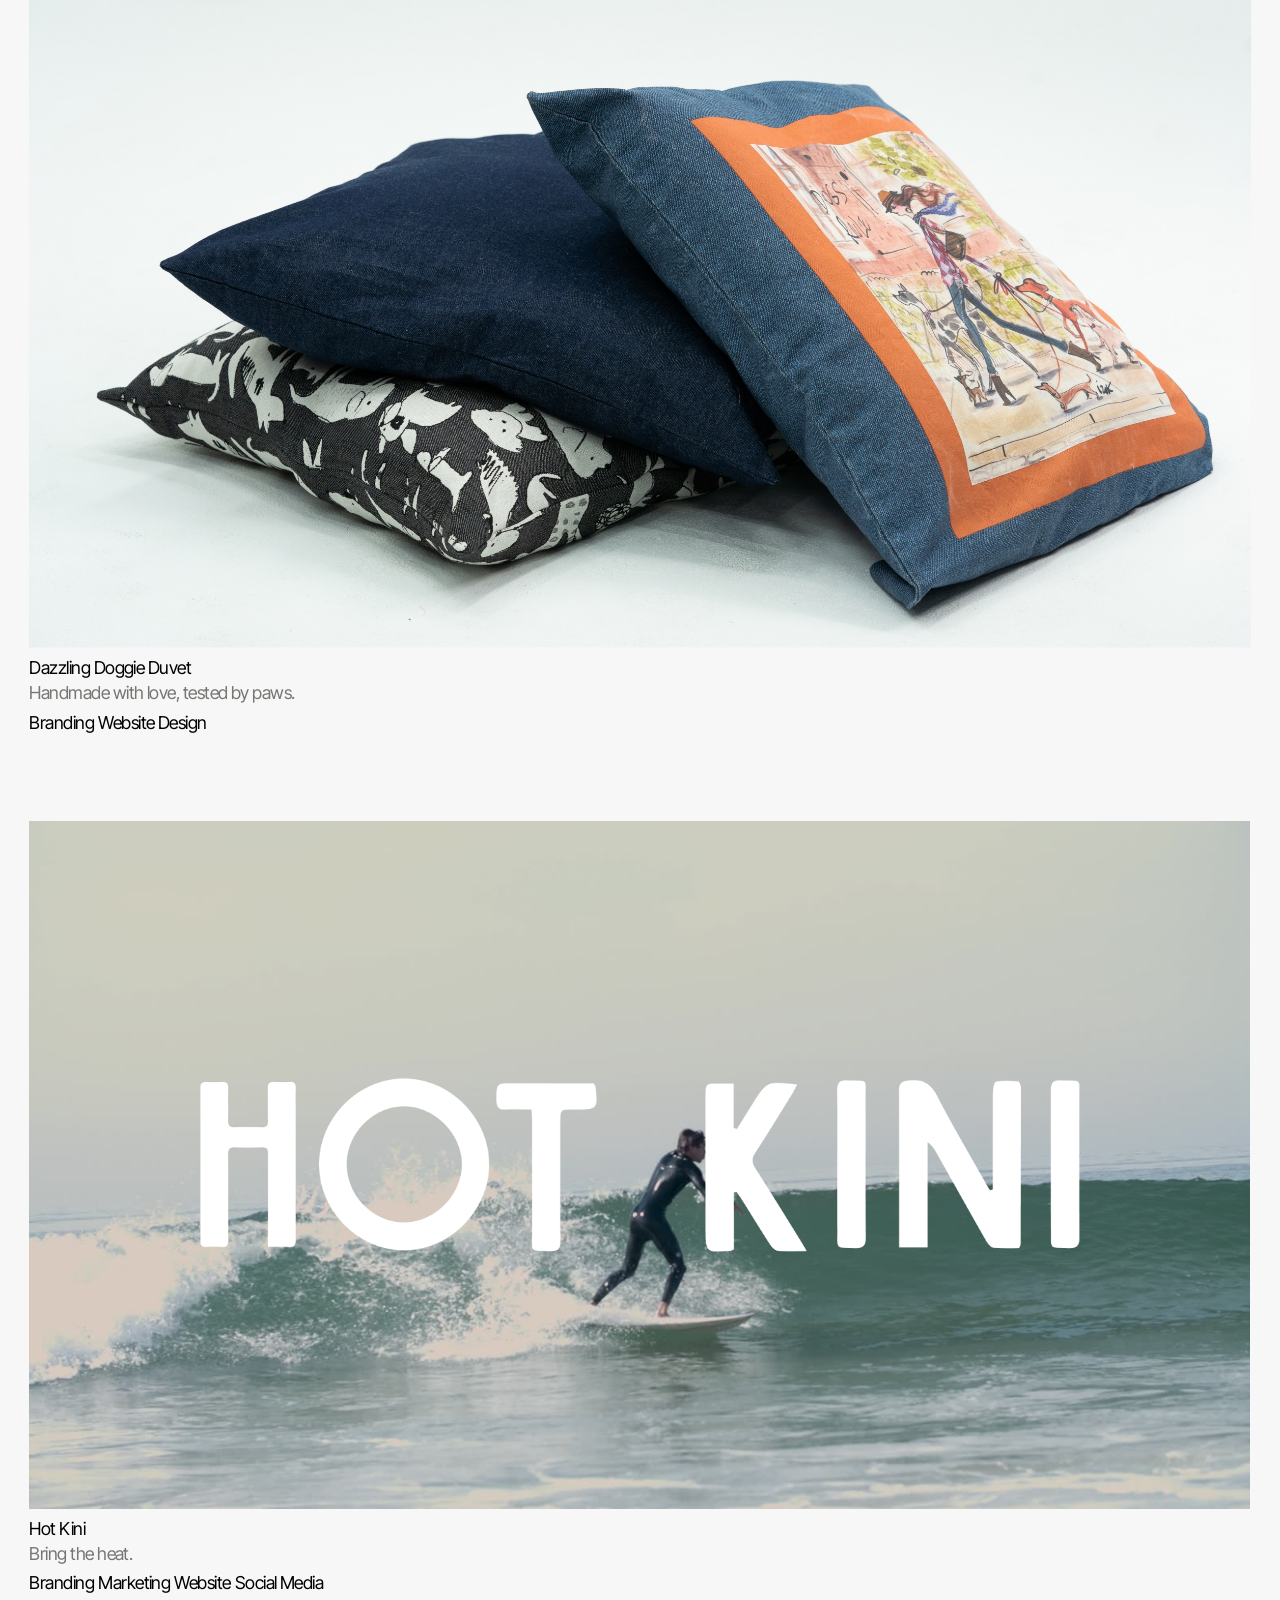
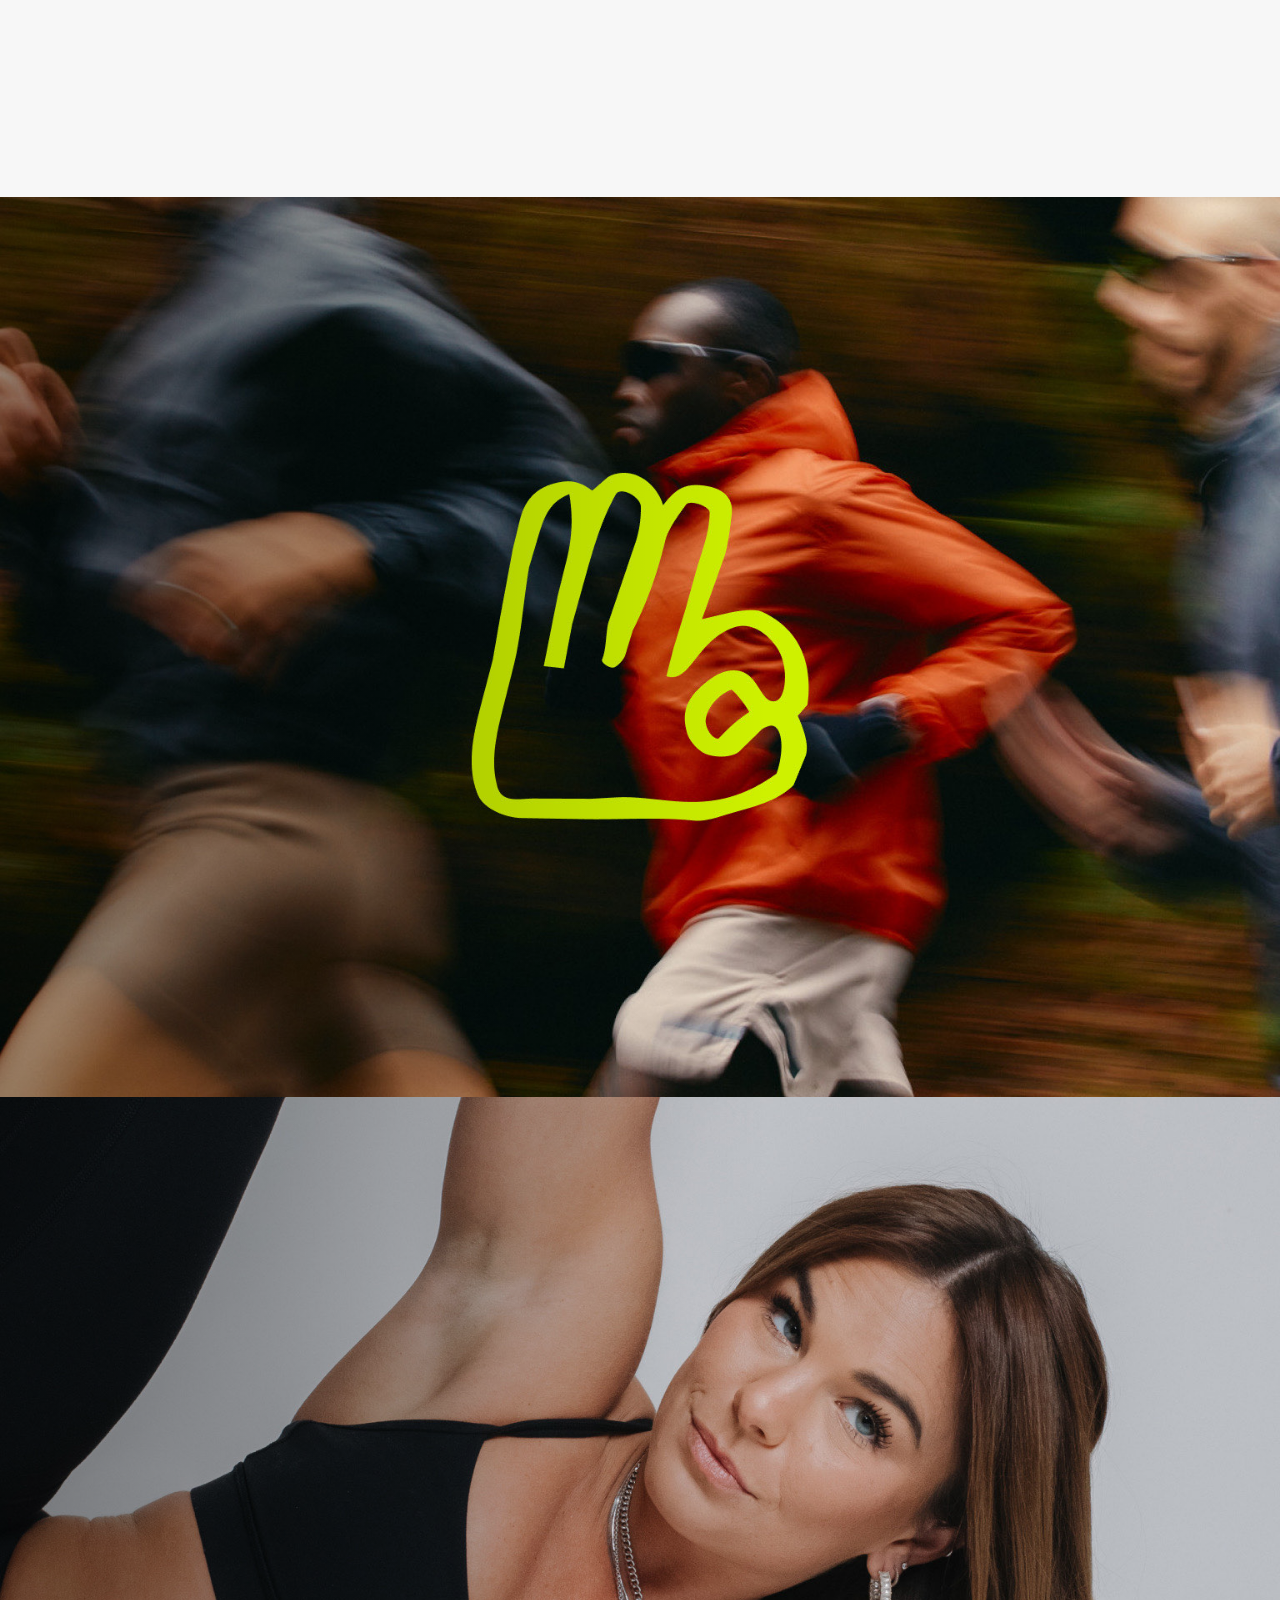
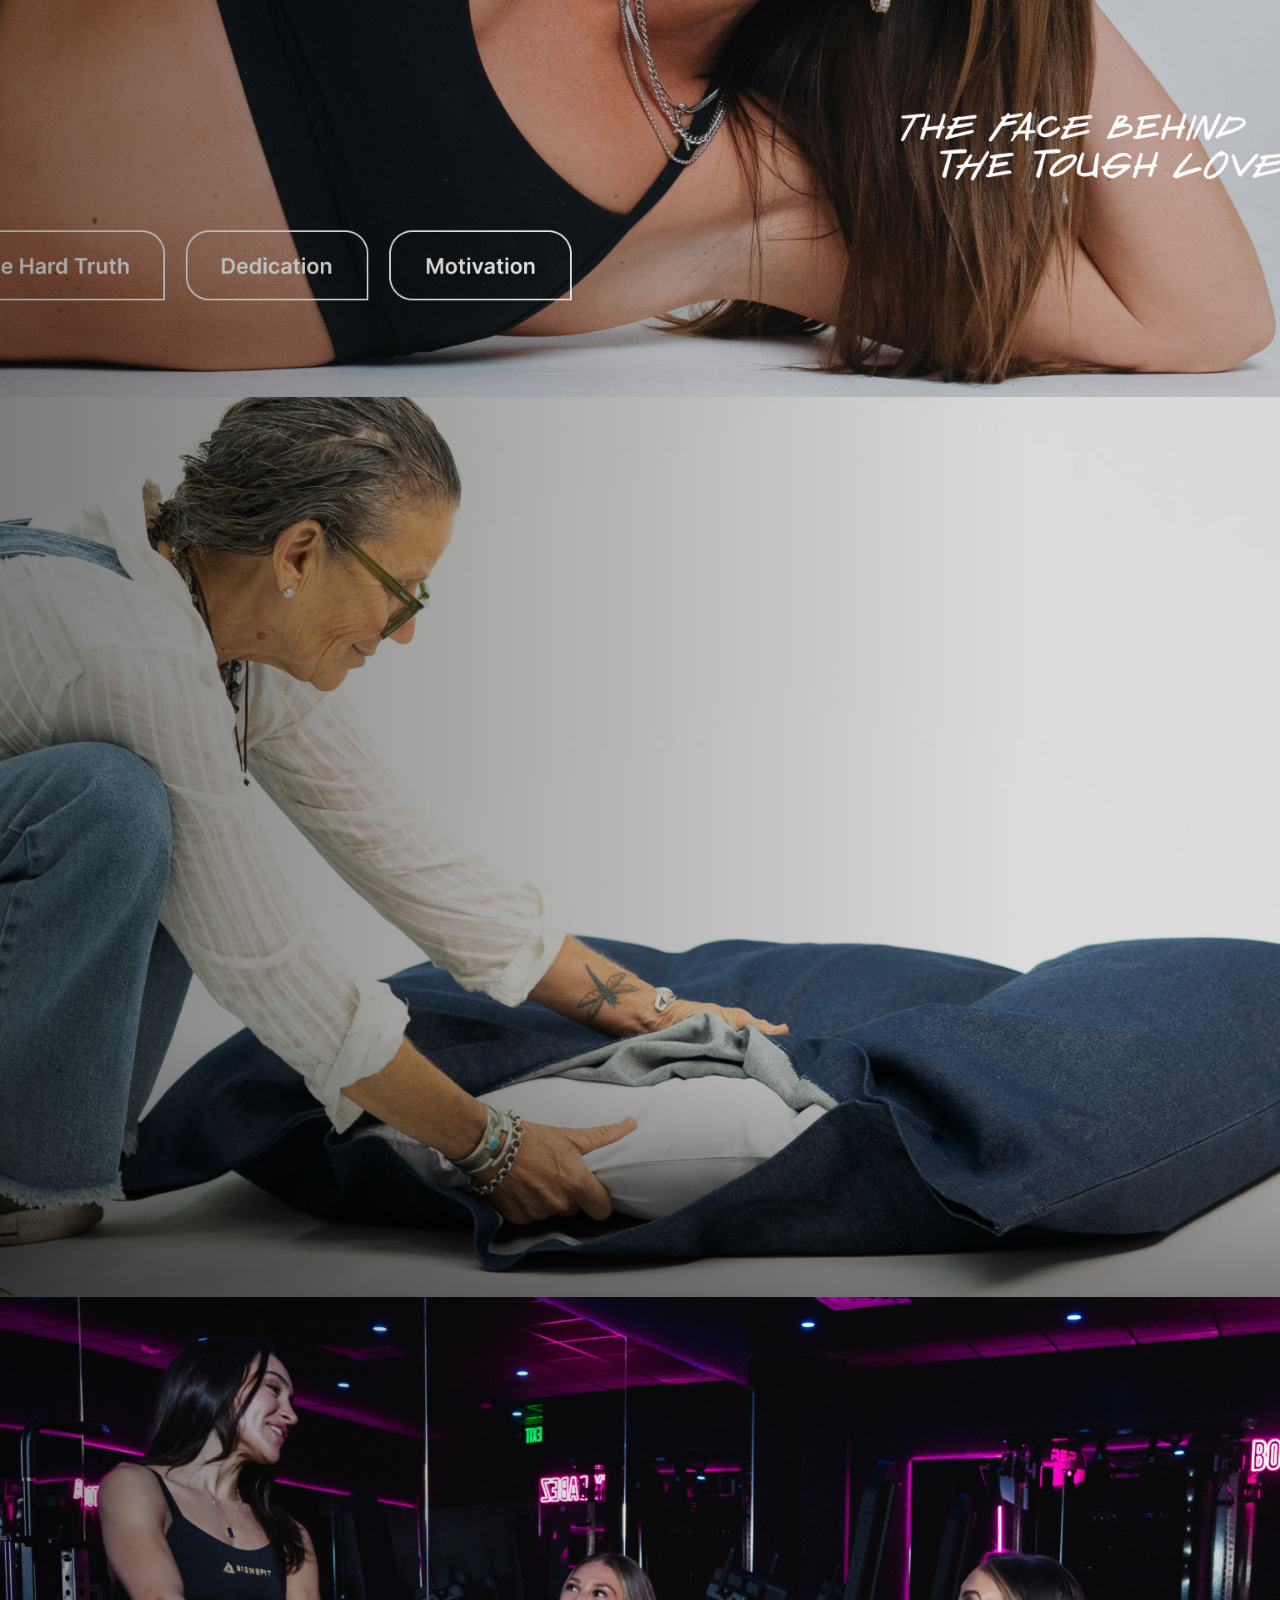
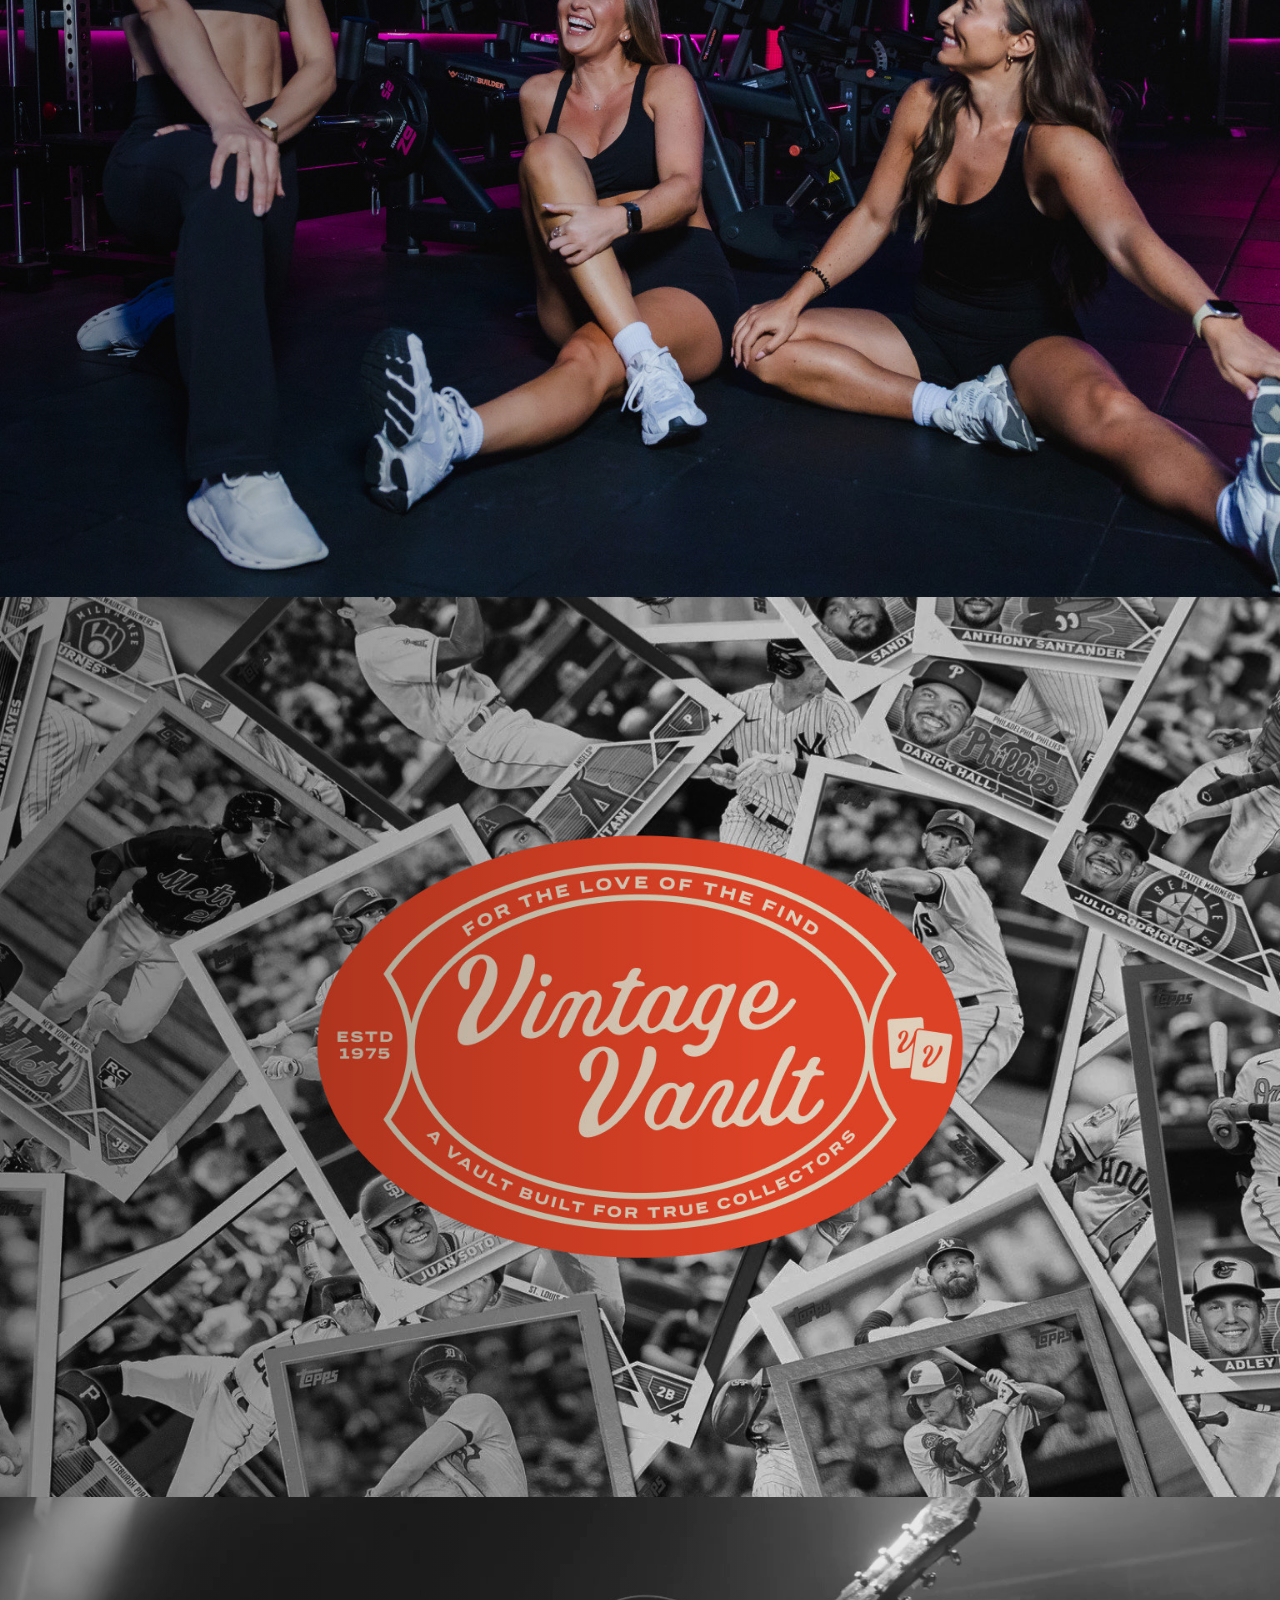
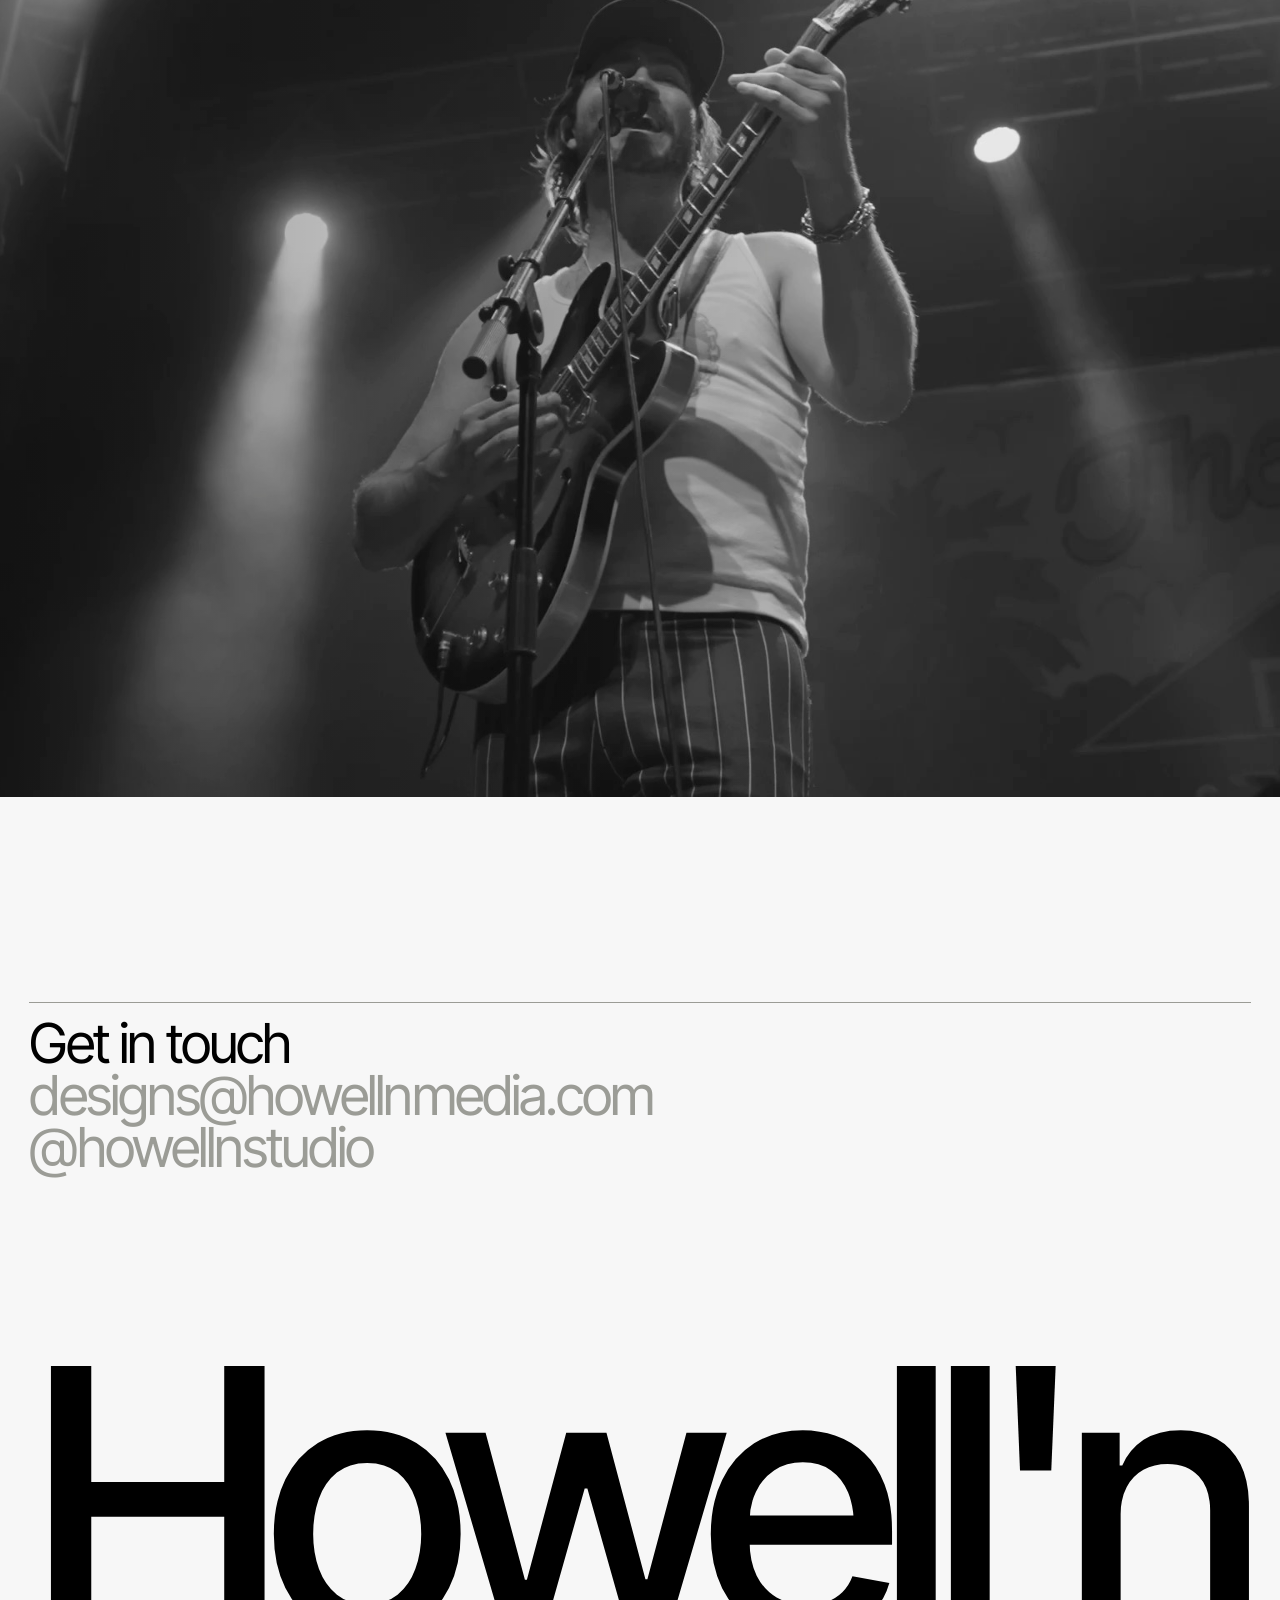
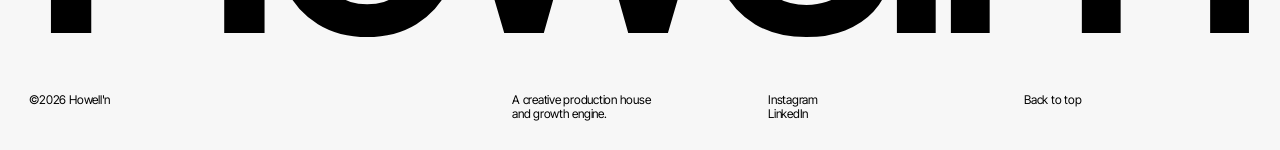
==== commit 4cf84edd: "Add GRECK project, matching the portfolio case (v=49) New case blocks carried over from the portfoli" ====
--- a/index.html
+++ b/index.html
@@ -19,7 +19,7 @@
   <link rel="preconnect" href="https://fonts.googleapis.com">
   <link rel="preconnect" href="https://fonts.gstatic.com" crossorigin>
   <link href="https://fonts.googleapis.com/css2?family=Inter+Tight:wght@400;500&display=swap" rel="stylesheet">
-  <link rel="stylesheet" href="styles.css?v=48">
+  <link rel="stylesheet" href="styles.css?v=49">
 </head>
 <body class="is-loading">
   <a class="skip-link" href="#main">Skip to content</a>
@@ -82,7 +82,7 @@
     </div>
   </footer>
 
-  <script src="projects.js?v=48"></script>
-  <script src="main.js?v=48"></script>
+  <script src="projects.js?v=49"></script>
+  <script src="main.js?v=49"></script>
 </body>
 </html>
--- a/styles.css
+++ b/styles.css
@@ -857,3 +857,96 @@
 /* a board exported with its own edges: no rounding, full width on phones */
 .cs-narrow img { border-radius: 0; }
 @media (max-width: 768px) { .cs-narrow { width: 100% !important; } }
+
+/* a cover with a phone version (mobileImage / mobileRatio in projects.js) */
+.work-media picture { display: block; width: 100%; height: 100%; }
+@media (max-width: 768px) {
+  .work-media[style*="--m-ratio"] { aspect-ratio: var(--m-ratio) !important; }
+}
+
+/* ---------- GRECK case, carried over from the portfolio ----------
+   Runs on the GRECK site's paper (bg in projects.js). Sizes are cqw off the
+   1920 Figma frame, so each block scales with the page width. */
+.cs-ticker, .cs-note, .cs-phones, .cs-tags, .cs-site {
+  margin: 0 calc(var(--gutter) * -1) var(--cs-space);
+}
+.cs-ticker, .cs-note, .cs-phones, .cs-site { container-type: inline-size; }
+
+/* ticker: words and painted dots running left, paused on hover */
+.gk-ticker {
+  overflow: hidden; border-block: 1px solid #000; padding: 2.03cqw 0;
+  font-family: "42dot Sans", "Inter Tight", sans-serif; font-weight: 600;
+  font-size: max(10px, 2.6cqw); line-height: 1.2; text-transform: uppercase; color: #000;
+}
+.gk-track {
+  display: flex; align-items: center; gap: 0.86em; width: max-content; padding-right: 0.86em;
+  animation: gk-tick 40s linear infinite;
+}
+.gk-track span { white-space: nowrap; }
+.gk-track img { height: 1.03em; width: auto; transition: rotate 0.4s cubic-bezier(.2,.7,.1,1); }
+.gk-ticker:hover .gk-track { animation-play-state: paused; }
+.gk-ticker:hover .gk-track img { rotate: 20deg; }
+@keyframes gk-tick { to { transform: translateX(-50%); } }
+
+/* note: the "Her practice" block */
+.cs-note {
+  display: grid; grid-template-columns: 14.43cqw 37.12cqw; padding: 0 0 0 28.02cqw;
+  color: #0E0E0E;
+}
+.cs-note .nt-label, .cs-note .nt-foot {
+  font-family: "Roboto Mono", ui-monospace, monospace; font-size: max(10px, 0.625cqw);
+  letter-spacing: 0.12em; text-transform: uppercase; line-height: 1.3;
+}
+.cs-note .nt-label { color: #6F6A64; padding-top: 0.31cqw; }
+.cs-note p {
+  margin: 0; font-family: "Inter", "Inter Tight", sans-serif; font-weight: 300;
+  font-size: max(18px, 1.65cqw); line-height: 1.3; letter-spacing: -0.01em;
+}
+.cs-note .nt-foot { display: block; margin-top: 2.6cqw; }
+
+/* phones: the row drifts left (paused on hover) while each page scrolls inside
+   its phone. Sizes are the Figma row's: 390 wide, 55 apart */
+.cs-phones { overflow: hidden; }
+.ph-run { touch-action: pan-y; cursor: grab; user-select: none; -webkit-user-select: none; }
+.ph-run:active { cursor: grabbing; }
+.ph-track { display: flex; gap: 2.86cqw; width: max-content; padding-right: 2.86cqw; will-change: transform; }
+.ph { position: relative; flex: none; width: 20.31cqw; aspect-ratio: 390 / 844; overflow: hidden; background: #FBF9F5; }
+.ph img {
+  position: absolute; top: 0; left: 0; width: 100%; height: auto; display: block; pointer-events: none;
+  animation: ph-scroll var(--d) ease-in-out var(--dl) infinite alternate;
+}
+.cs-phones .ph-dots { display: block; width: 53.02cqw; height: auto; margin: 9.4cqw auto 0; }
+@keyframes ph-scroll { 0%, 6% { transform: translateY(0); } 94%, 100% { transform: translateY(var(--end)); } }
+
+/* tags: dropped in one at a time, each landing on the last */
+.cs-tags { position: relative; }
+.cs-tags .tg-bg { position: absolute; inset: 0; width: 100%; height: 100%; display: block; }
+.cs-tags .tg {
+  position: absolute; height: auto; display: block;
+  opacity: 0; transform: translateY(-55%) rotate(var(--r));
+  transition: transform 0.75s cubic-bezier(.3,1.35,.45,1), opacity 0.3s ease;
+  transition-delay: calc(var(--i) * 0.32s);
+}
+.cs-tags.is-in .tg { opacity: 1; transform: none; }
+
+/* site: the desktop pages play through one window, sized like the Figma frame (1440 of 1920) */
+.cs-site .st-view { position: relative; width: 75cqw; margin: 0 auto; overflow: hidden; background: #FBF9F5; }
+.cs-site .st-view img {
+  position: absolute; top: 0; left: 0; width: 100%; height: auto; display: block;
+  opacity: 0; transition: opacity 0.6s ease;
+}
+.cs-site .st-view img.is-on { opacity: 1; z-index: 1; }
+
+@media (prefers-reduced-motion: reduce) {
+  .gk-track, .ph img { animation: none; }
+  .cs-tags .tg { opacity: 1; transform: none; transition: none; }
+}
+@media (max-width: 768px) {
+  .gk-ticker { font-size: 4.17cqw; padding: 3.25cqw 0; }
+  .cs-note { grid-template-columns: 1fr; gap: 14px; padding: 0 var(--gutter); }
+  .cs-note .nt-foot { margin-top: 18px; }
+  .ph { width: 46cqw; }
+  .ph-track { gap: 5cqw; padding-right: 5cqw; }
+  .cs-phones .ph-dots { width: 80cqw; margin-top: 12cqw; }
+  .cs-site .st-view { width: 100cqw; }
+}
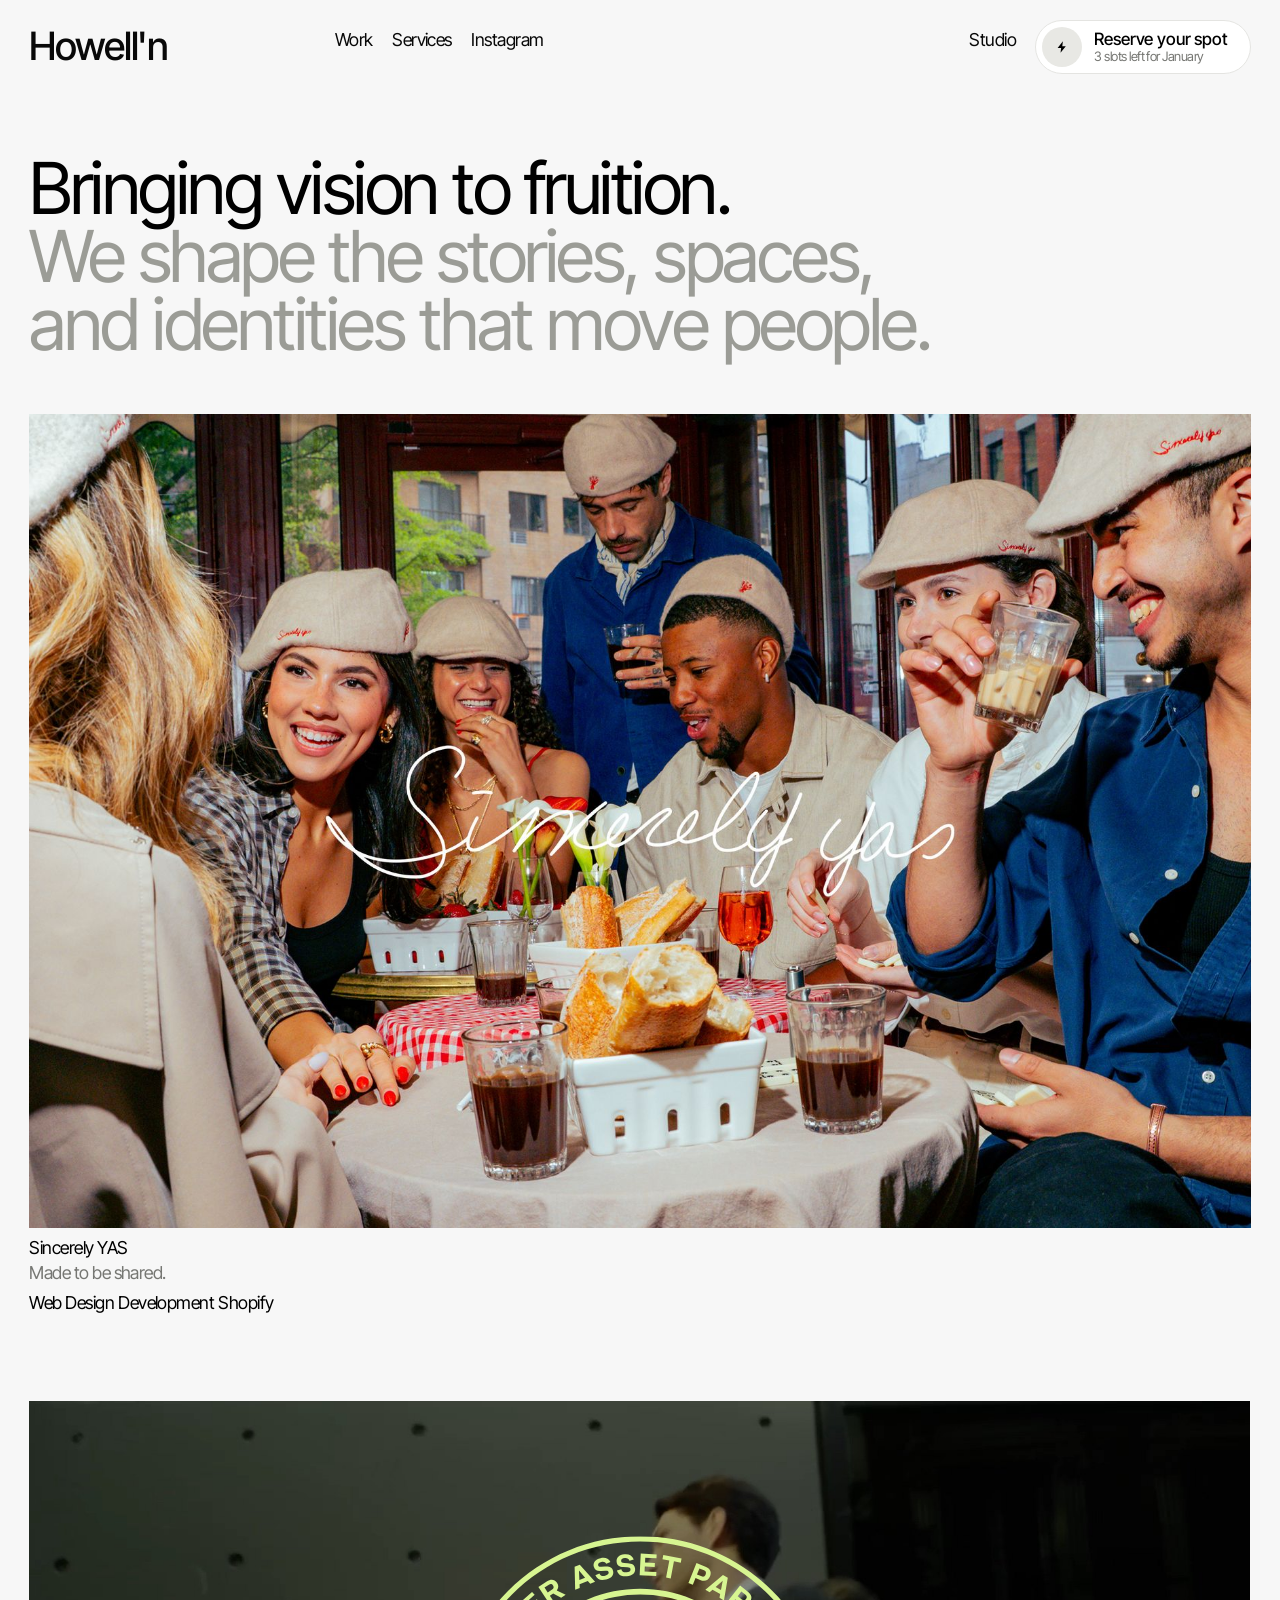
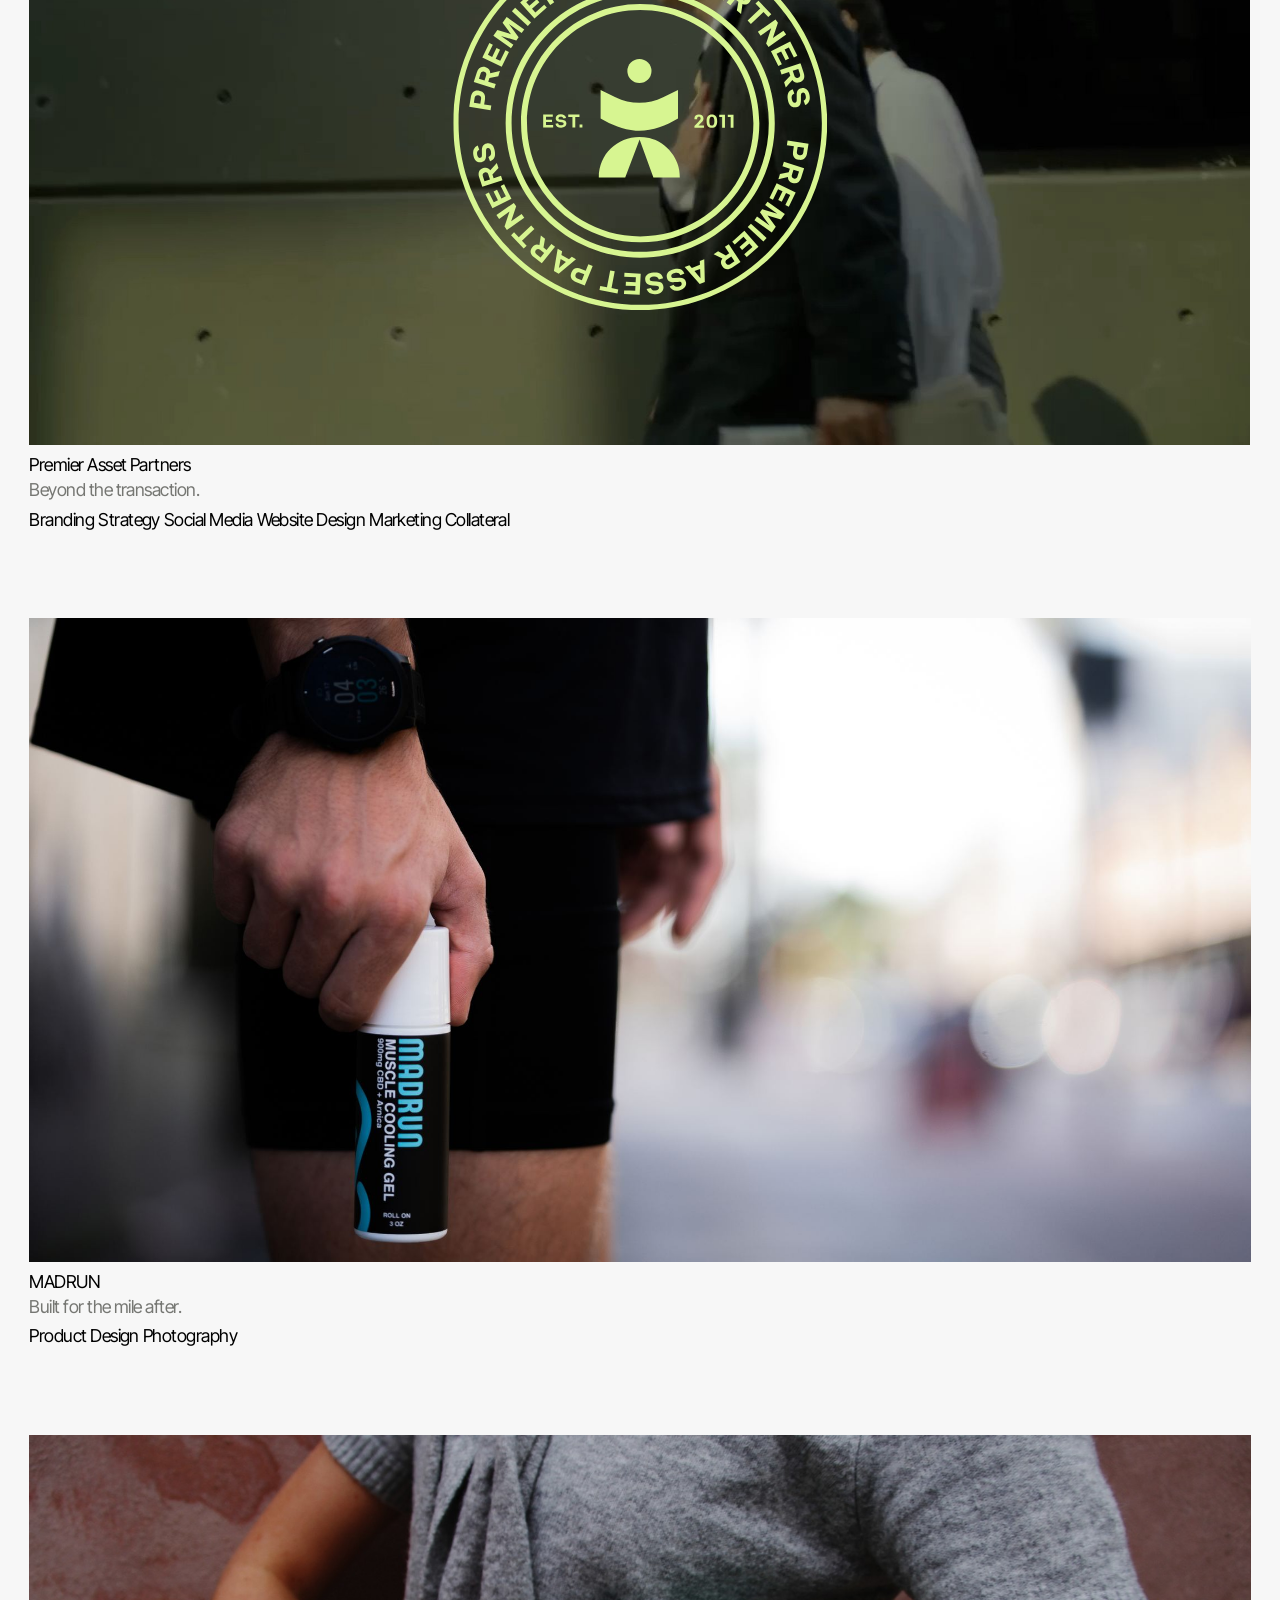
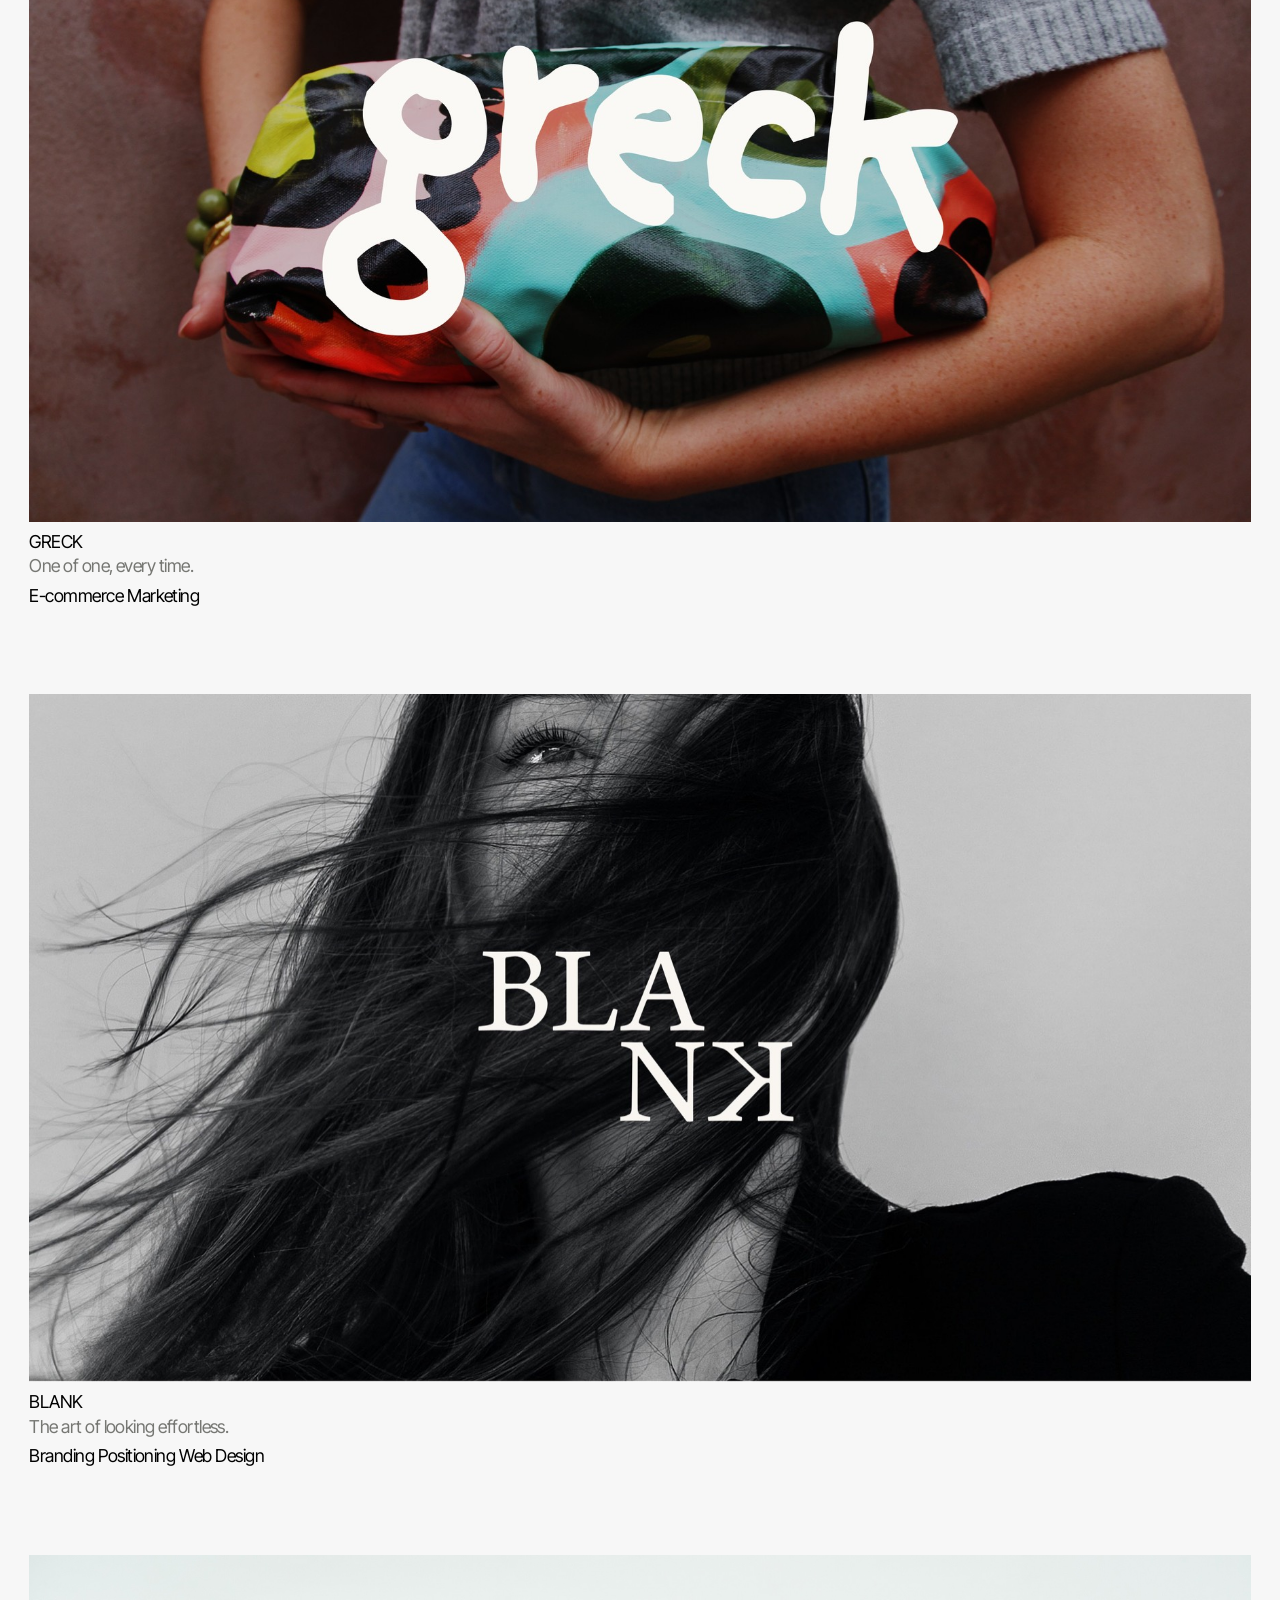
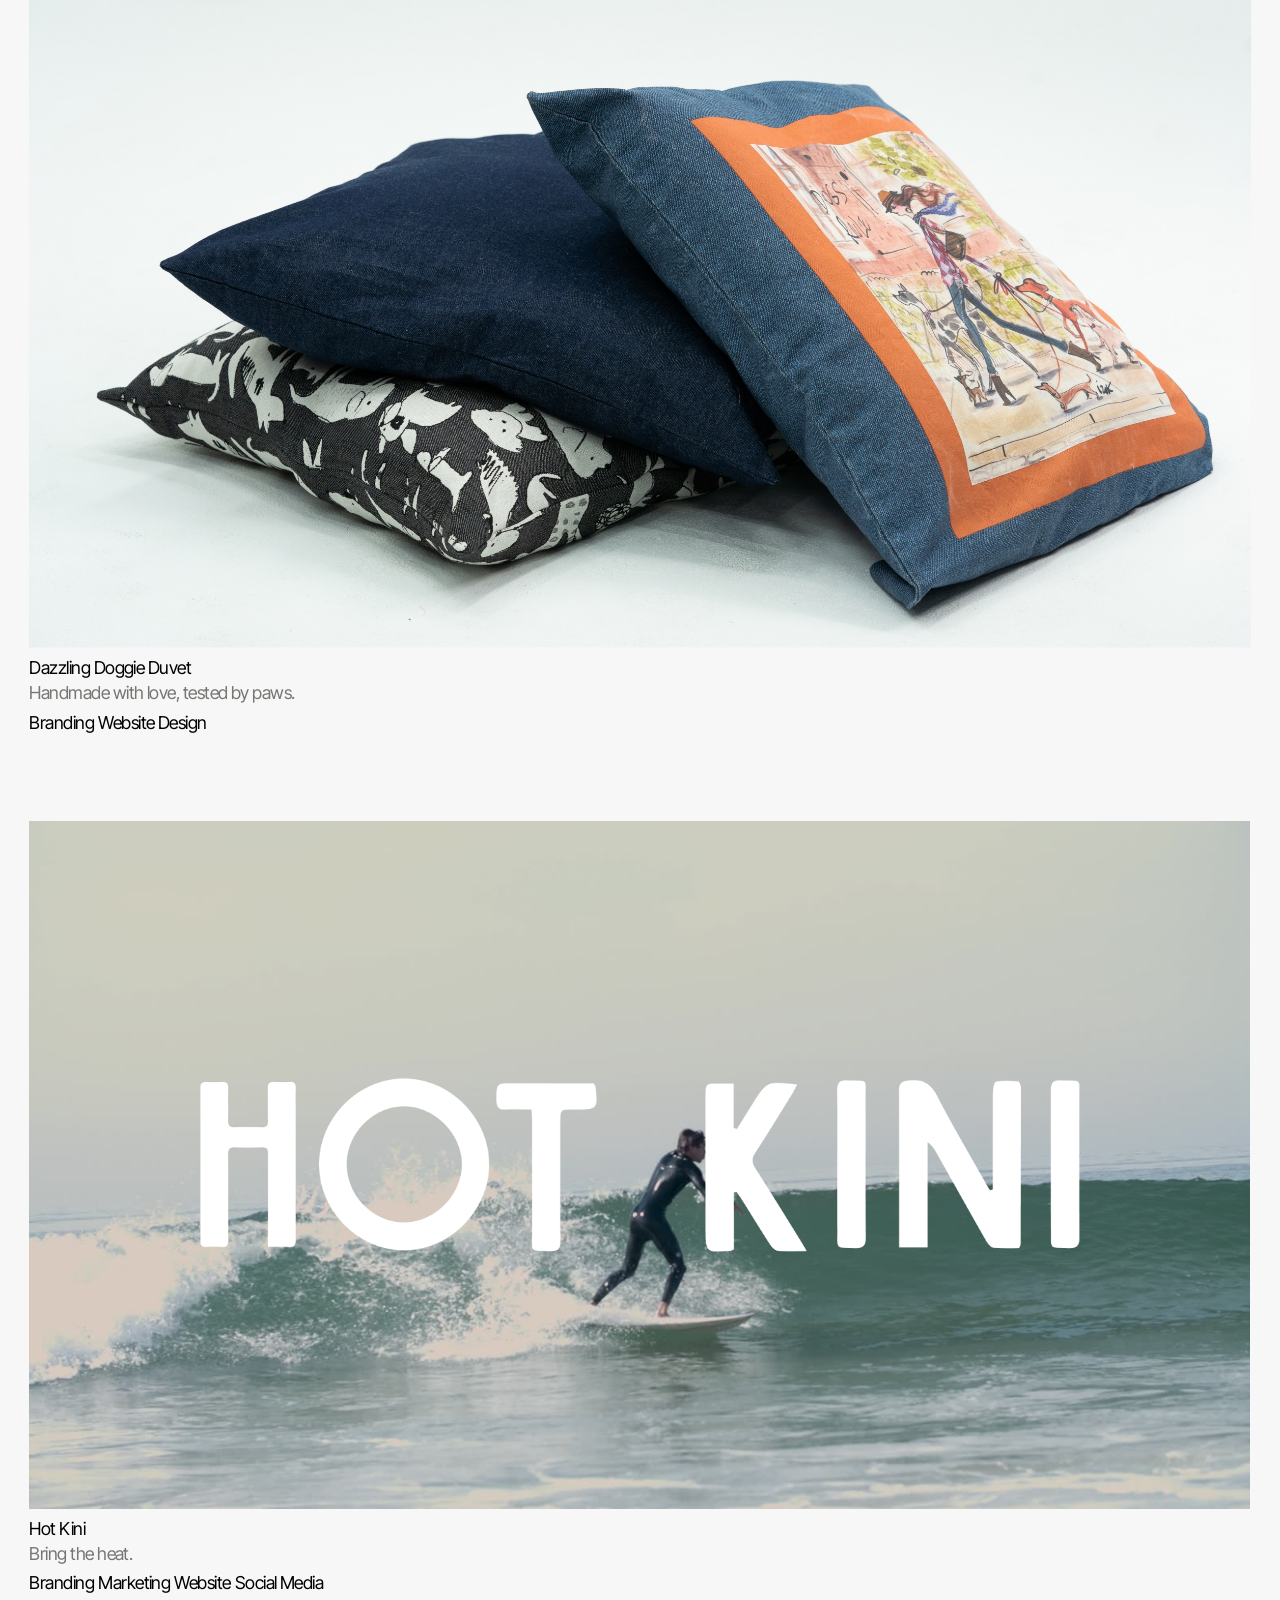
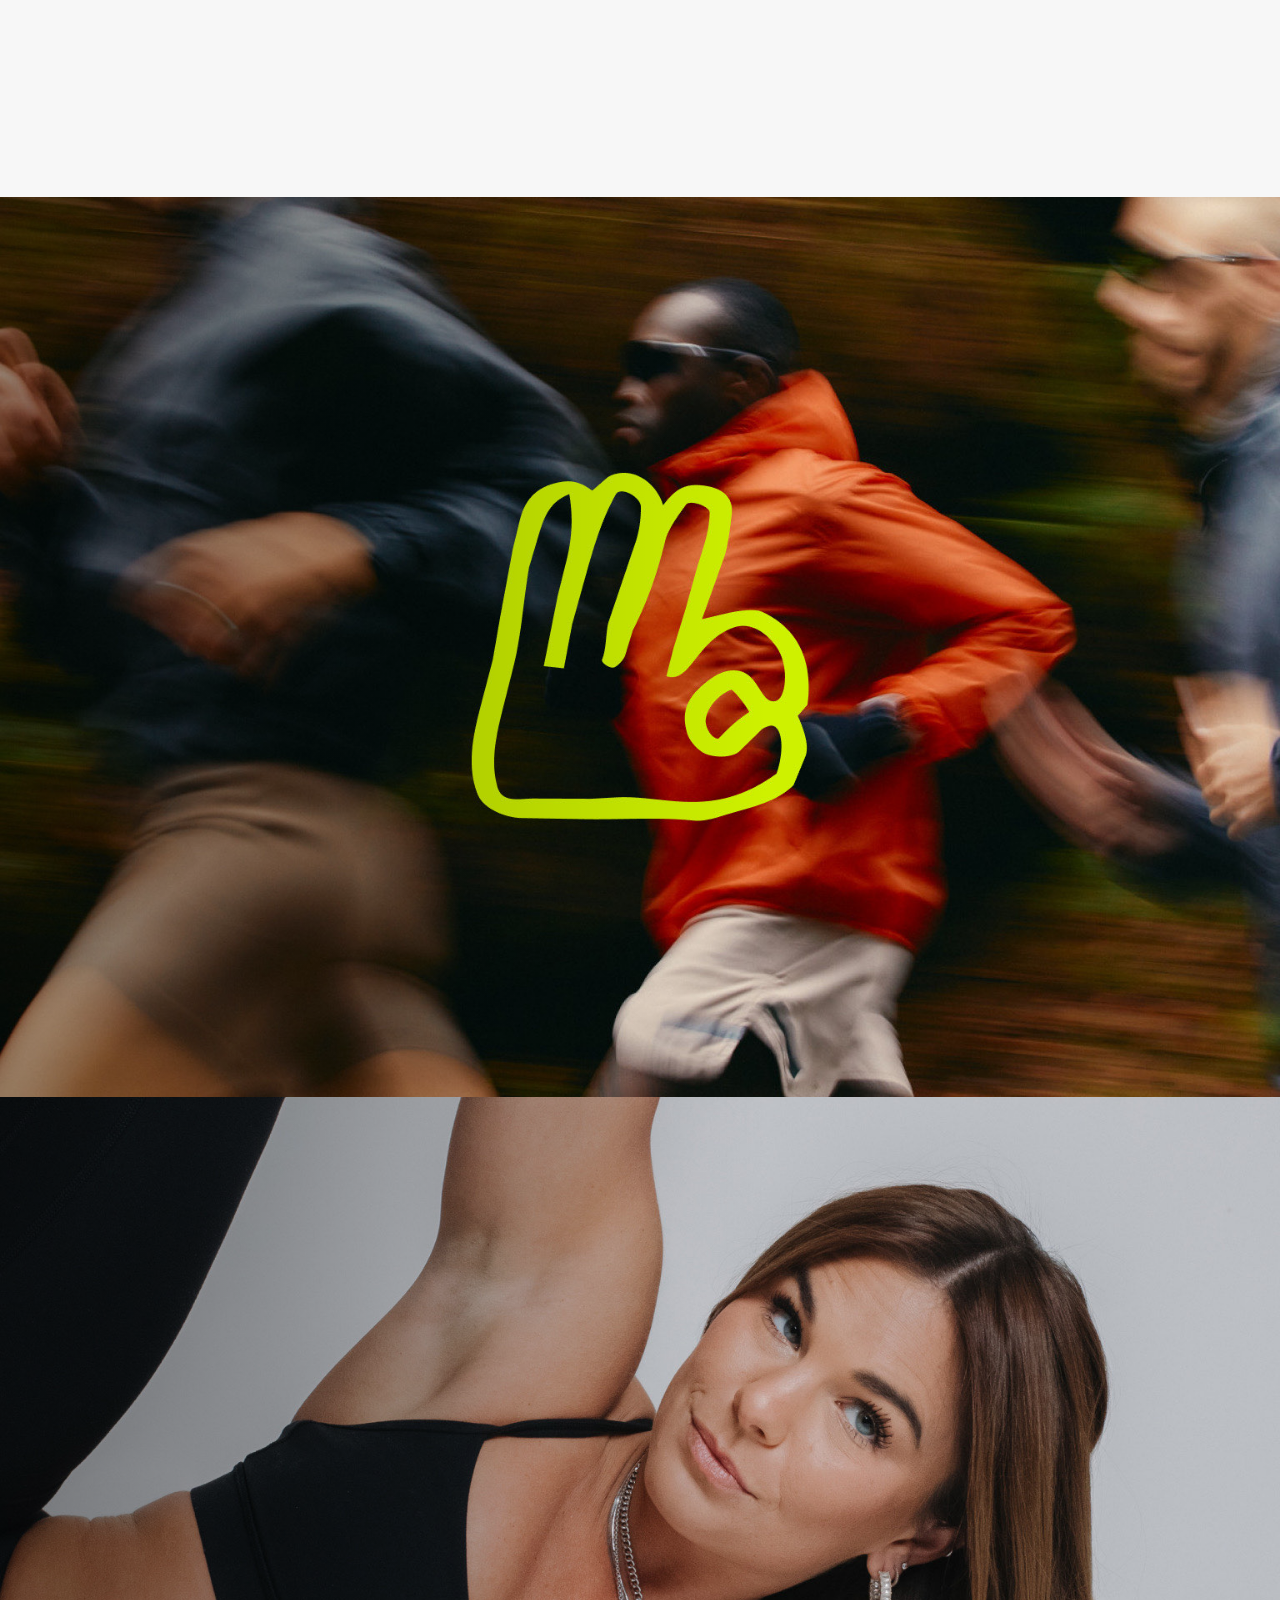
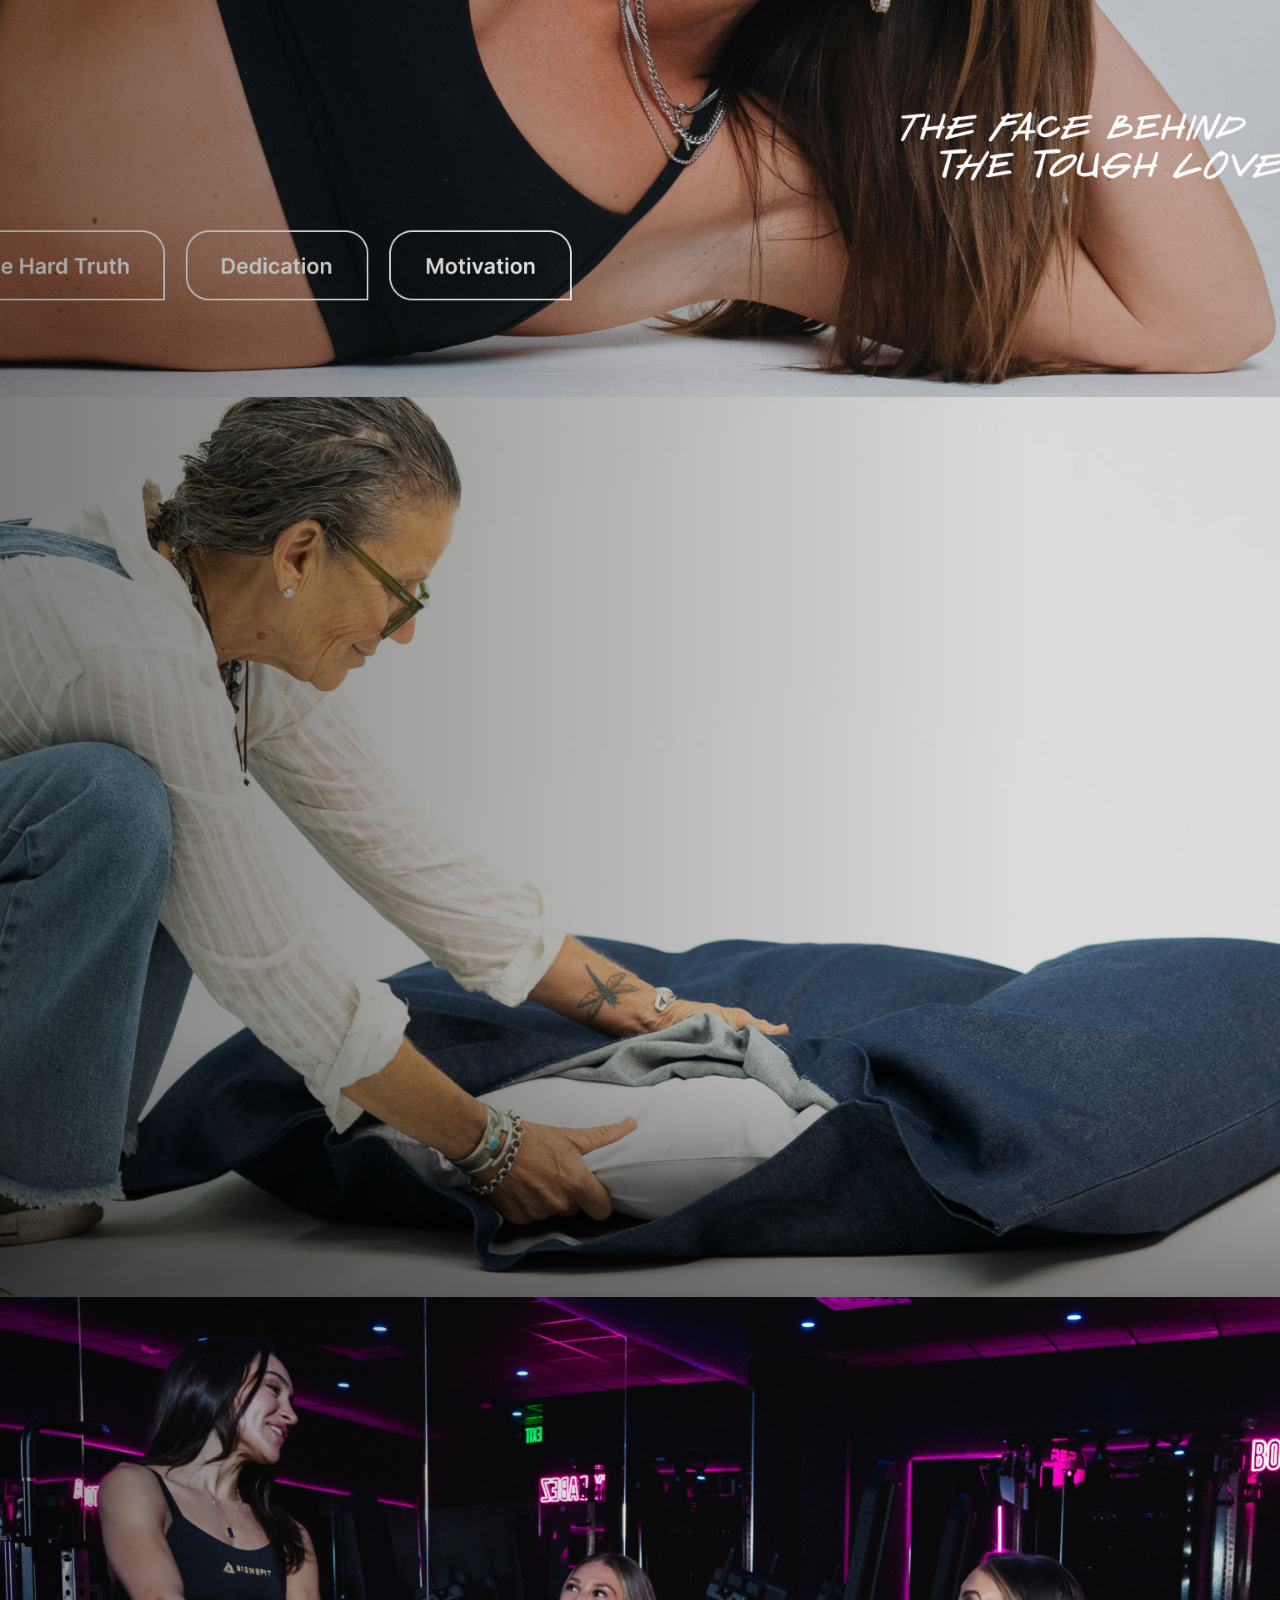
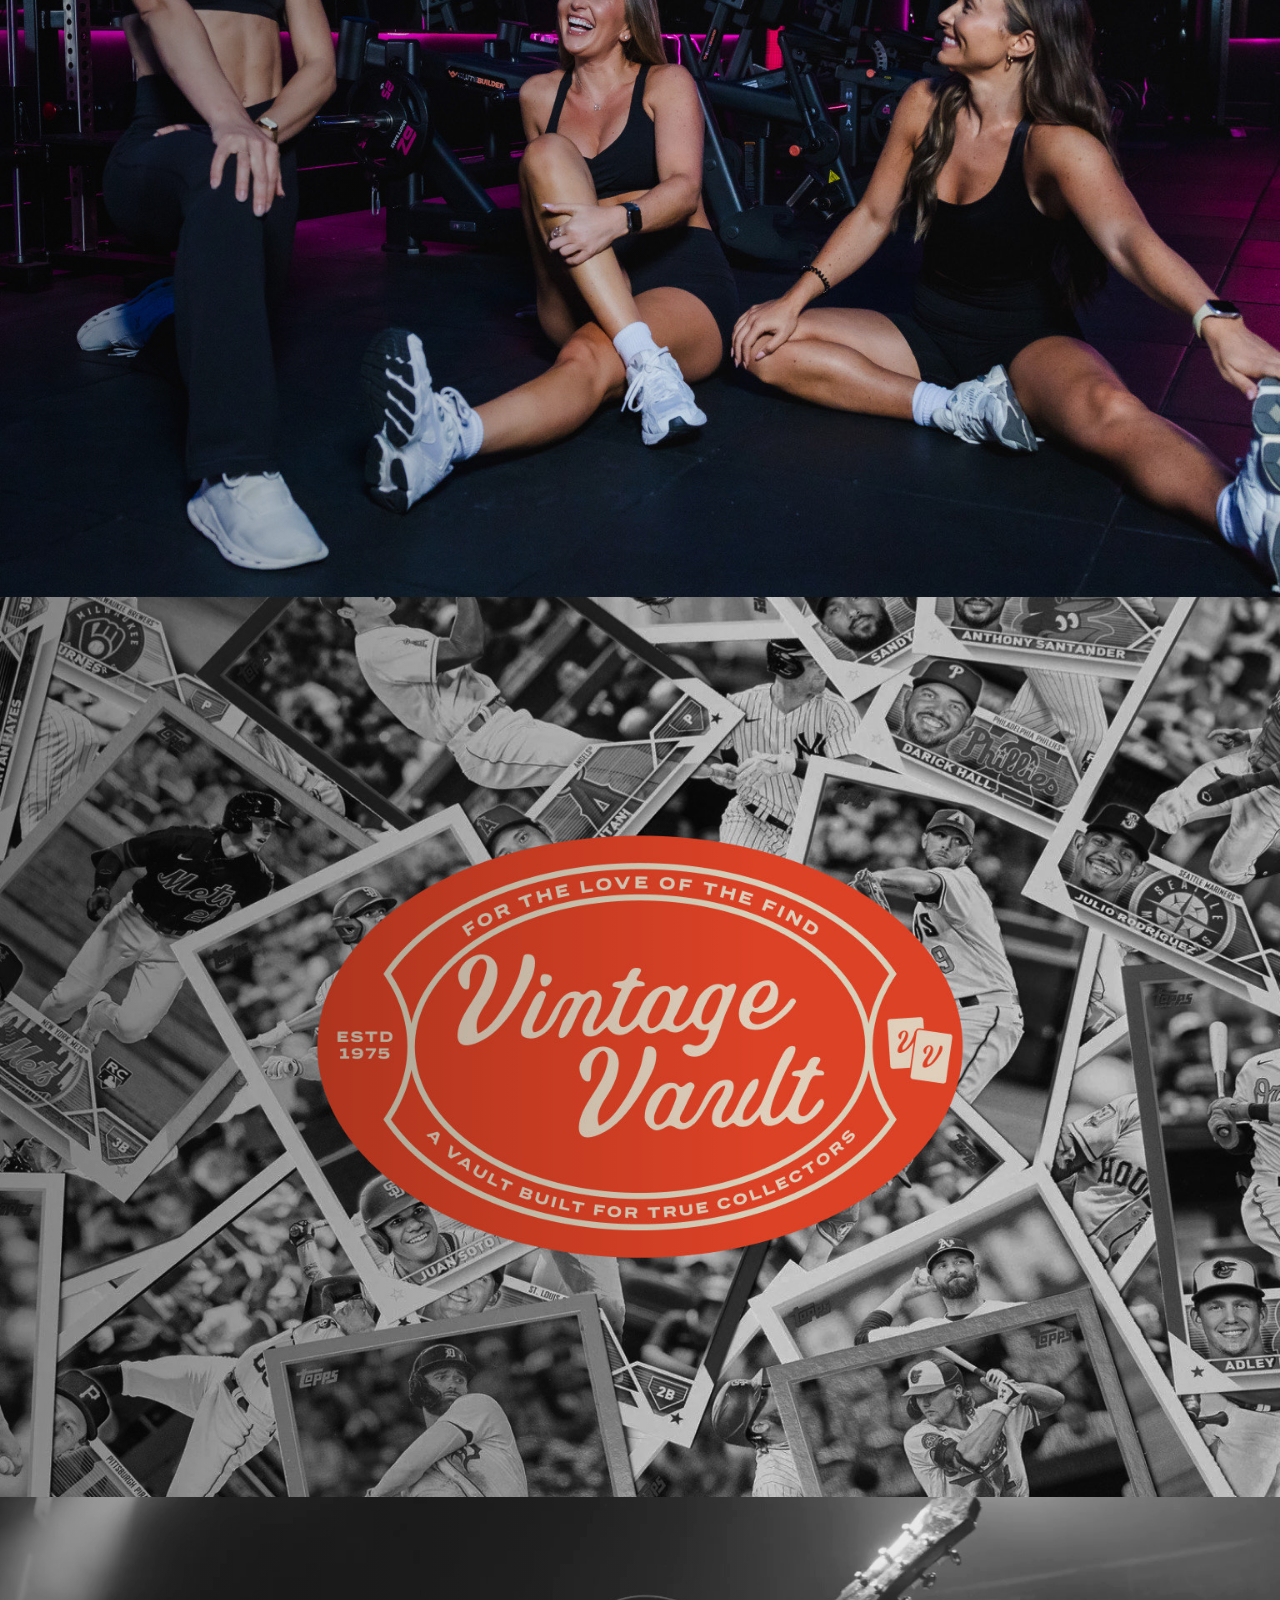
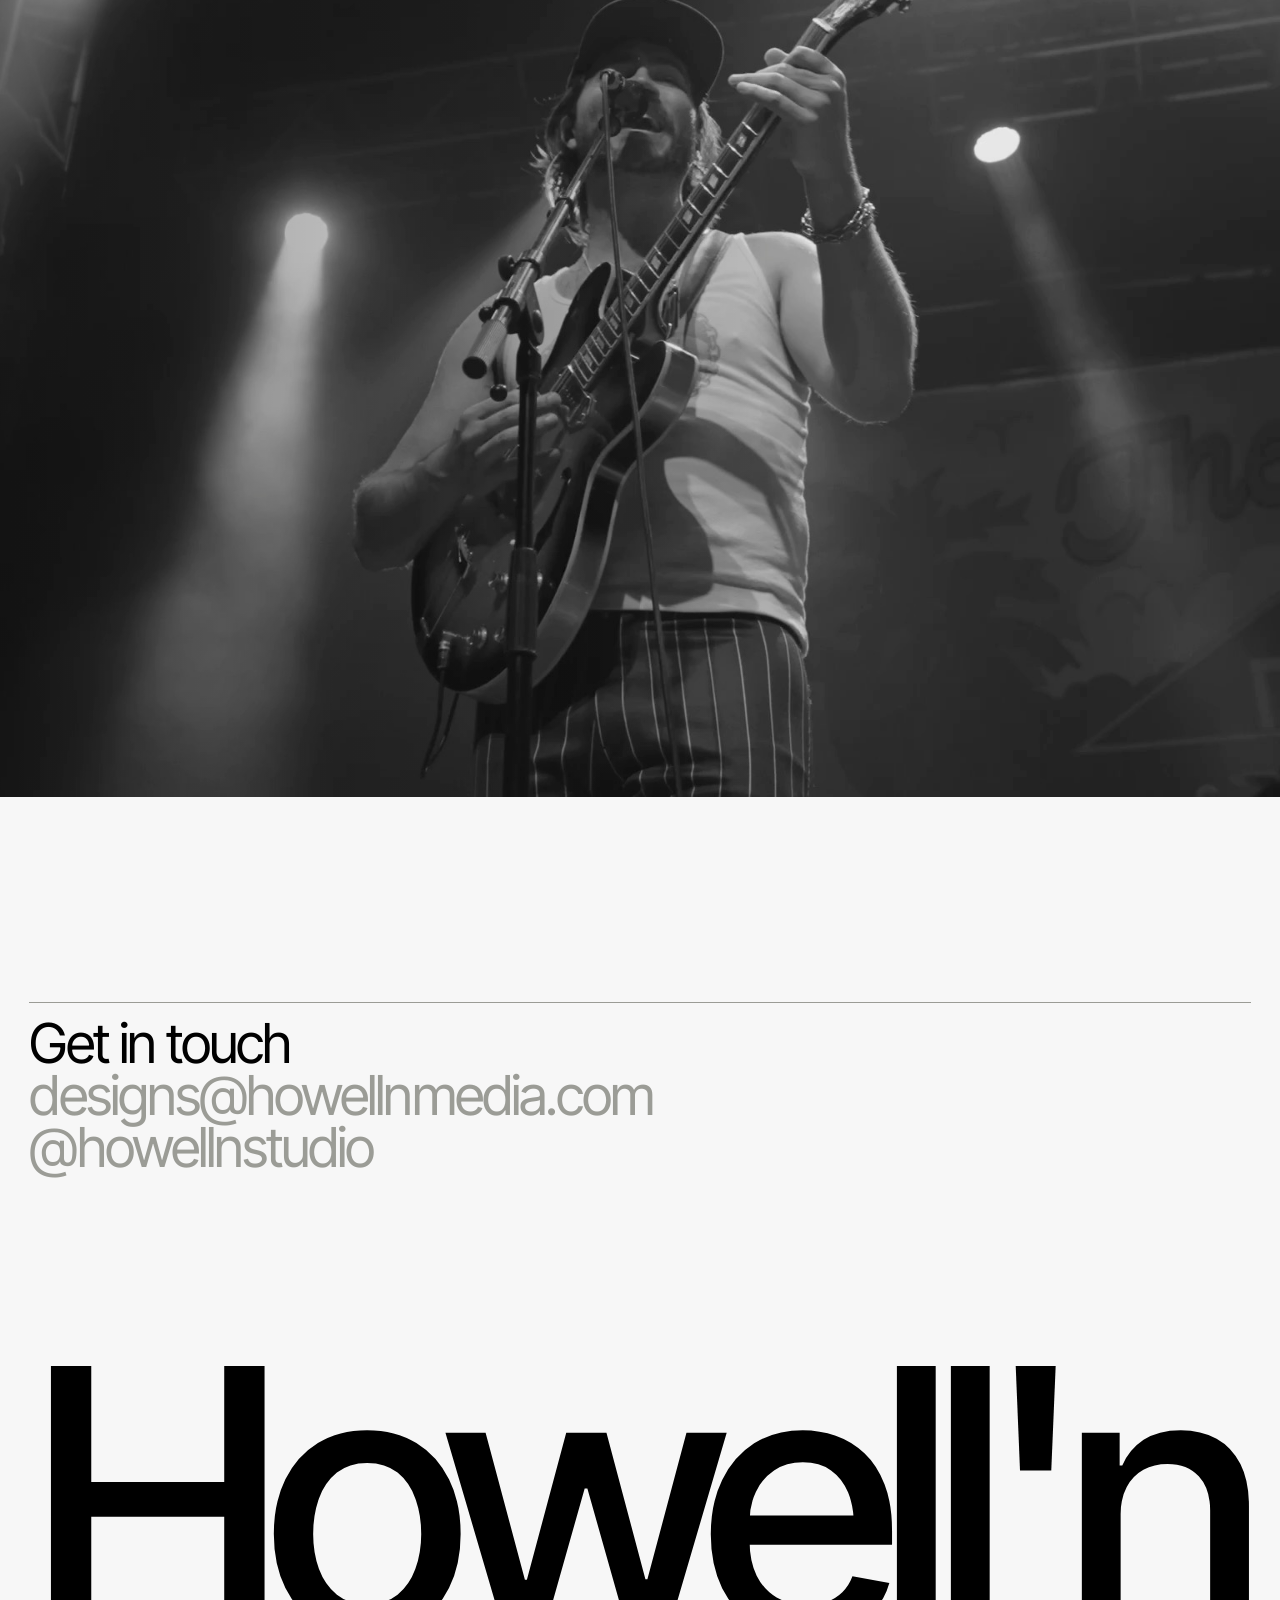
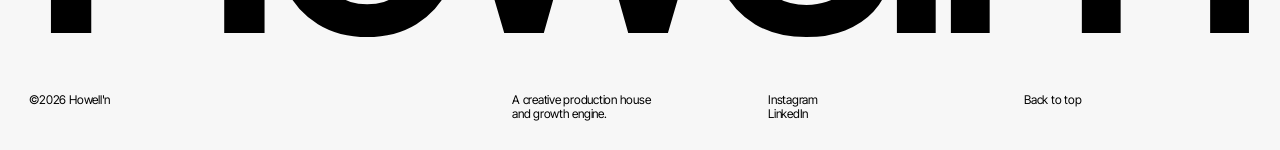
==== commit e2b75cc2: "Reserve your spot pill in place of the header Contact link (v=50) The pill (window.BOOKING in projec" ====
--- a/index.html
+++ b/index.html
@@ -19,7 +19,7 @@
   <link rel="preconnect" href="https://fonts.googleapis.com">
   <link rel="preconnect" href="https://fonts.gstatic.com" crossorigin>
   <link href="https://fonts.googleapis.com/css2?family=Inter+Tight:wght@400;500&display=swap" rel="stylesheet">
-  <link rel="stylesheet" href="styles.css?v=49">
+  <link rel="stylesheet" href="styles.css?v=50">
 </head>
 <body class="is-loading">
   <a class="skip-link" href="#main">Skip to content</a>
@@ -82,7 +82,7 @@
     </div>
   </footer>
 
-  <script src="projects.js?v=49"></script>
-  <script src="main.js?v=49"></script>
+  <script src="projects.js?v=50"></script>
+  <script src="main.js?v=50"></script>
 </body>
 </html>
--- a/styles.css
+++ b/styles.css
@@ -858,12 +858,6 @@
 .cs-narrow img { border-radius: 0; }
 @media (max-width: 768px) { .cs-narrow { width: 100% !important; } }
 
-/* a cover with a phone version (mobileImage / mobileRatio in projects.js) */
-.work-media picture { display: block; width: 100%; height: 100%; }
-@media (max-width: 768px) {
-  .work-media[style*="--m-ratio"] { aspect-ratio: var(--m-ratio) !important; }
-}
-
 /* ---------- GRECK case, carried over from the portfolio ----------
    Runs on the GRECK site's paper (bg in projects.js). Sizes are cqw off the
    1920 Figma frame, so each block scales with the page width. */
@@ -950,3 +944,78 @@
   .cs-phones .ph-dots { width: 80cqw; margin-top: 12cqw; }
   .cs-site .st-view { width: 100cqw; }
 }
+
+/* ---------- "Reserve your spot" pill (window.BOOKING) ----------
+   Takes the place of the header's Contact link, top right. It sits outside the
+   header, which inverts its colours (mix-blend-mode), so it keeps its own white;
+   main.js gives the header a --booking-w gap so Studio stays clear of it. */
+.booking {
+  position: fixed; z-index: 99;
+  top: calc(var(--gutter) + var(--fs-logo) * 0.44); right: var(--gutter);
+  display: flex; align-items: center; gap: 12px;
+  padding: 6px 22px 6px 6px;
+  background: #fff; color: #000;
+  border: 1px solid #e4e4e1; border-radius: 999px;
+  transform: translateY(-50%);
+  transition: transform 0.45s var(--ease), border-color 0.3s ease, box-shadow 0.45s var(--ease);
+  animation: booking-in 0.9s var(--ease) 0.2s backwards; /* backwards, so hover can still move it afterwards */
+}
+body.is-loading .booking { animation-play-state: paused; }
+.booking:hover {
+  transform: translateY(calc(-50% - 2px)) scale(1.03);
+  border-color: #c9c9c5; box-shadow: 0 8px 22px rgba(0, 0, 0, 0.08);
+}
+.booking[aria-current="page"] { border-color: #c9c9c5; }
+.booking-icon {
+  position: relative; flex: none; display: grid; place-items: center;
+  width: 40px; height: 40px; border-radius: 50%; background: #e8e8e4;
+}
+/* a soft ring that leaves the icon every few seconds, with the bolt flashing */
+.booking-icon::after {
+  content: ""; position: absolute; inset: 0; border-radius: 50%;
+  border: 1px solid #000; opacity: 0;
+  animation: booking-ring 4s ease-out 1.6s infinite;
+}
+.booking-icon svg { animation: booking-flash 4s ease-in-out 1.6s infinite; }
+.booking:hover .booking-icon svg { animation: booking-zap 0.5s ease-in-out; }
+.booking-text { display: flex; flex-direction: column; line-height: 1.2; white-space: nowrap; }
+.booking-title { font-size: 17px; font-weight: 500; letter-spacing: -0.01em; }
+.booking-note { font-size: 13px; color: var(--muted-2); }
+
+@keyframes booking-in {
+  from { opacity: 0; transform: translateY(calc(-50% - 14px)) scale(0.94); }
+  to   { opacity: 1; transform: translateY(-50%); }
+}
+@keyframes booking-ring {
+  0%   { opacity: 0.35; transform: scale(1); }
+  30%  { opacity: 0; transform: scale(1.6); }
+  100% { opacity: 0; transform: scale(1.6); }
+}
+@keyframes booking-flash {
+  0%, 14%, 100% { opacity: 1; transform: none; }
+  4%  { opacity: 0.25; transform: scale(0.85); }
+  8%  { opacity: 1; transform: scale(1.15) rotate(-8deg); }
+}
+@keyframes booking-zap {
+  0%, 100% { transform: none; }
+  25% { transform: rotate(-14deg) scale(1.15); }
+  50% { transform: rotate(10deg) scale(1.15); }
+  75% { transform: rotate(-6deg); }
+}
+@media (prefers-reduced-motion: reduce) {
+  .booking, .booking-icon::after, .booking-icon svg, .booking:hover .booking-icon svg { animation: none; }
+  .booking:hover { transform: translateY(-50%); }
+}
+@media (max-width: 720px) {
+  .booking { gap: 8px; padding: 4px 14px 4px 4px; }
+  .booking-icon { width: 30px; height: 30px; }
+  .booking-icon svg { width: 12px; height: 12px; }
+  .booking-title { font-size: 13px; }
+  .booking-note { font-size: 11px; }
+}
+@media (max-width: 370px) {
+  .booking { padding-left: 12px; }
+  .booking-icon { display: none; }
+}
+/* room for the pill at the end of the header row */
+.has-booking .header-right { padding-right: calc(var(--booking-w, 0px) + 1.1em); }
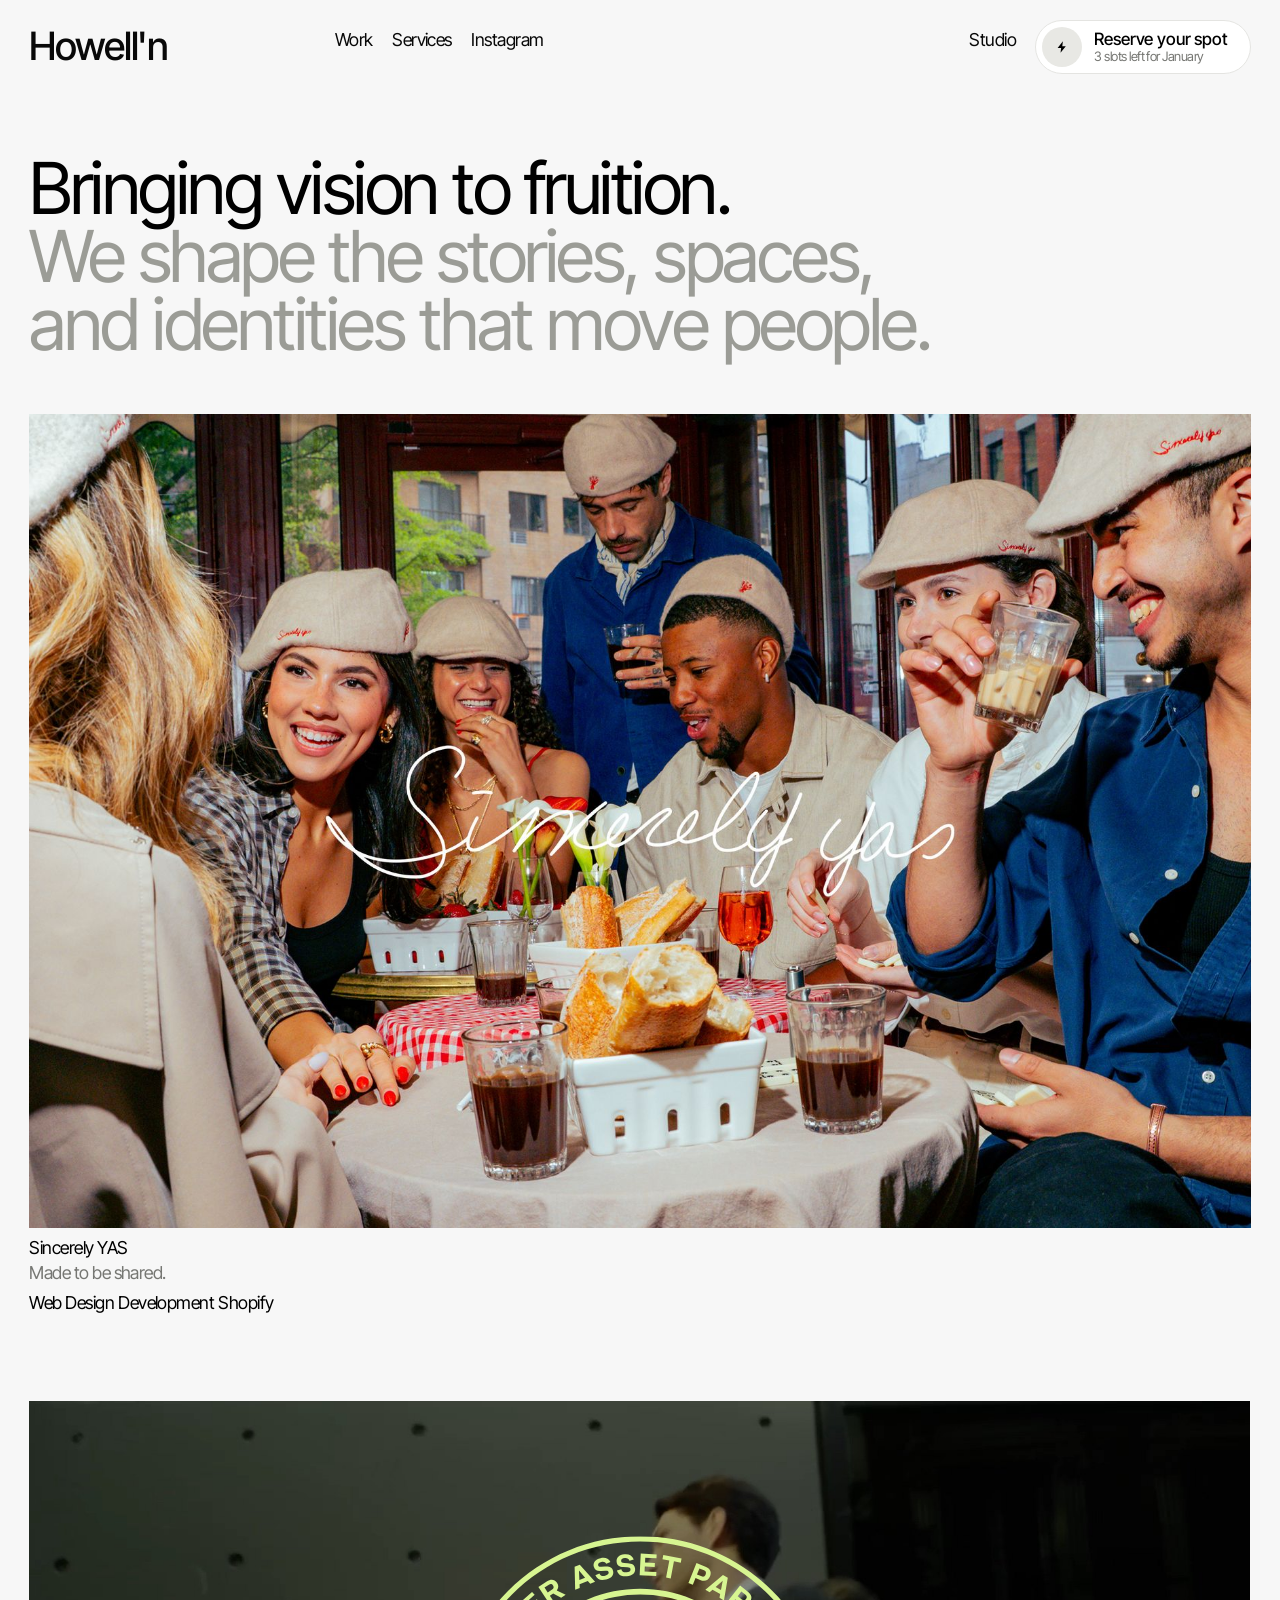
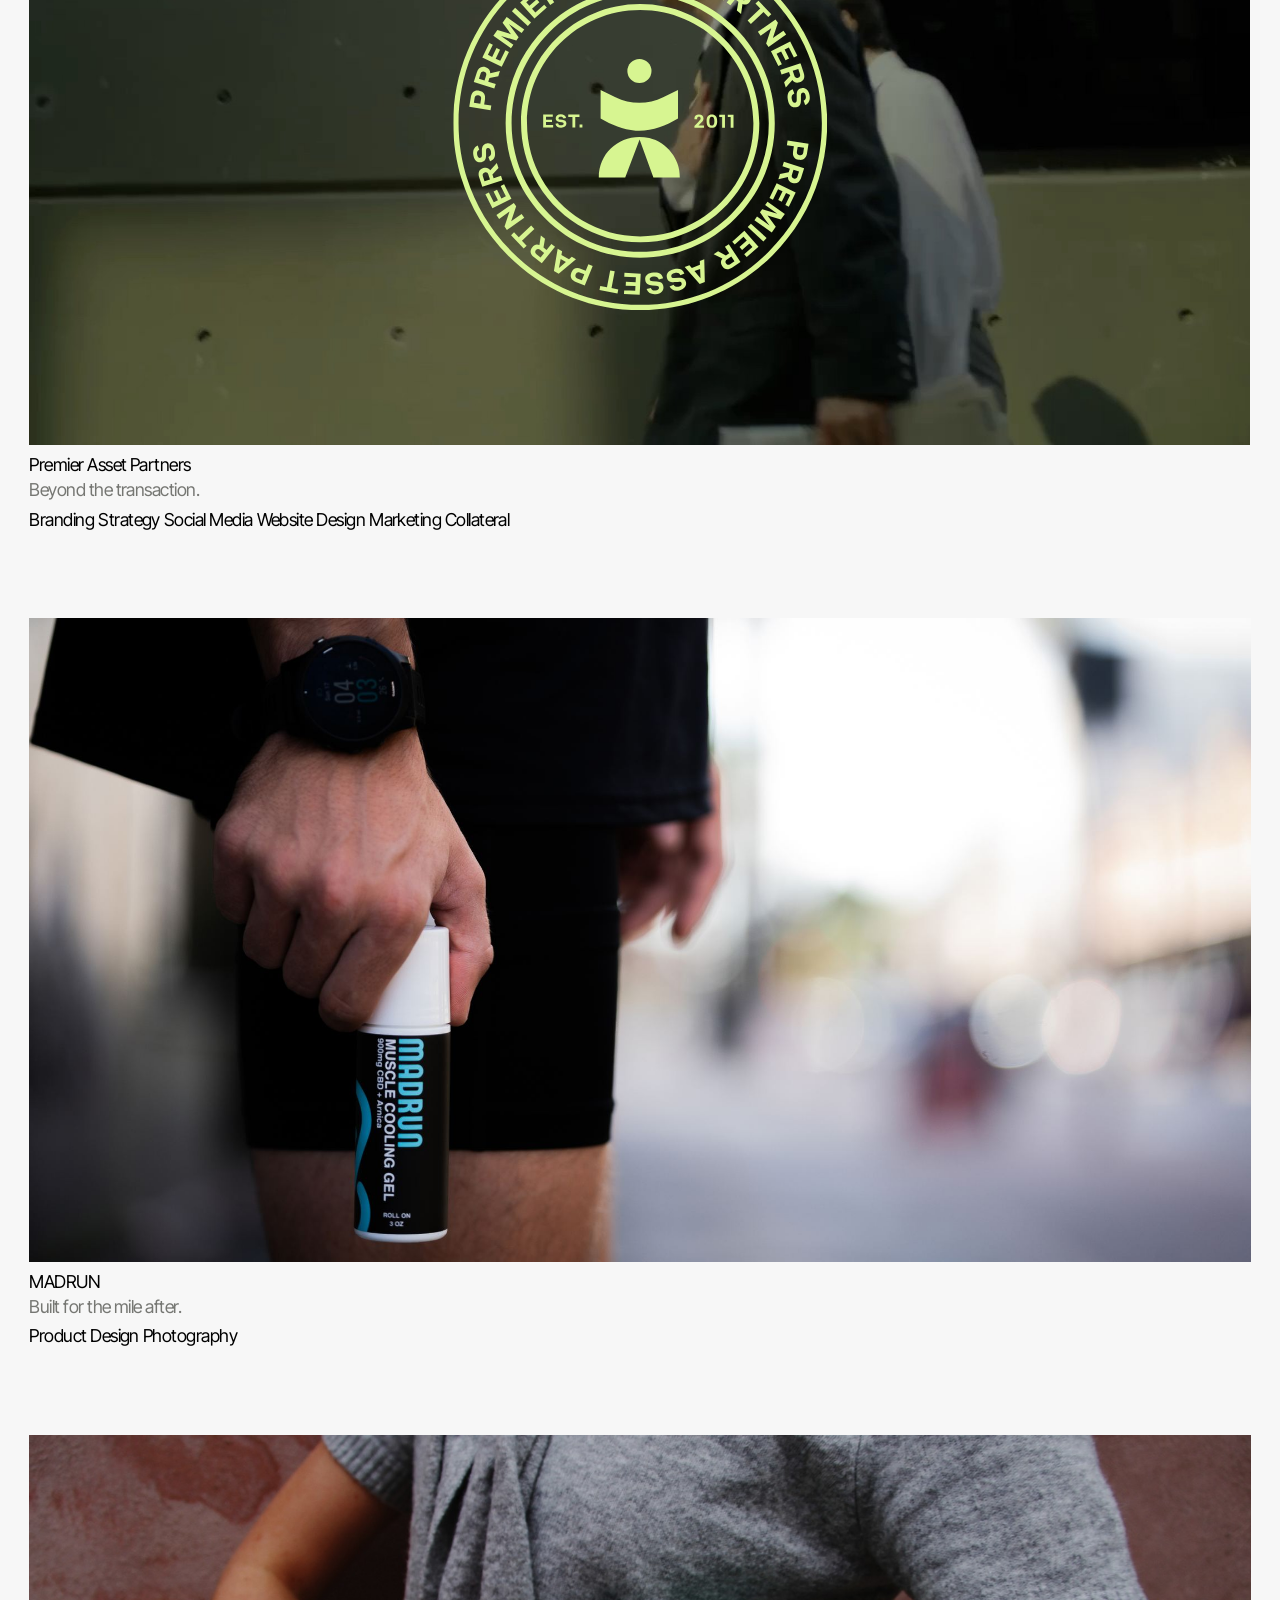
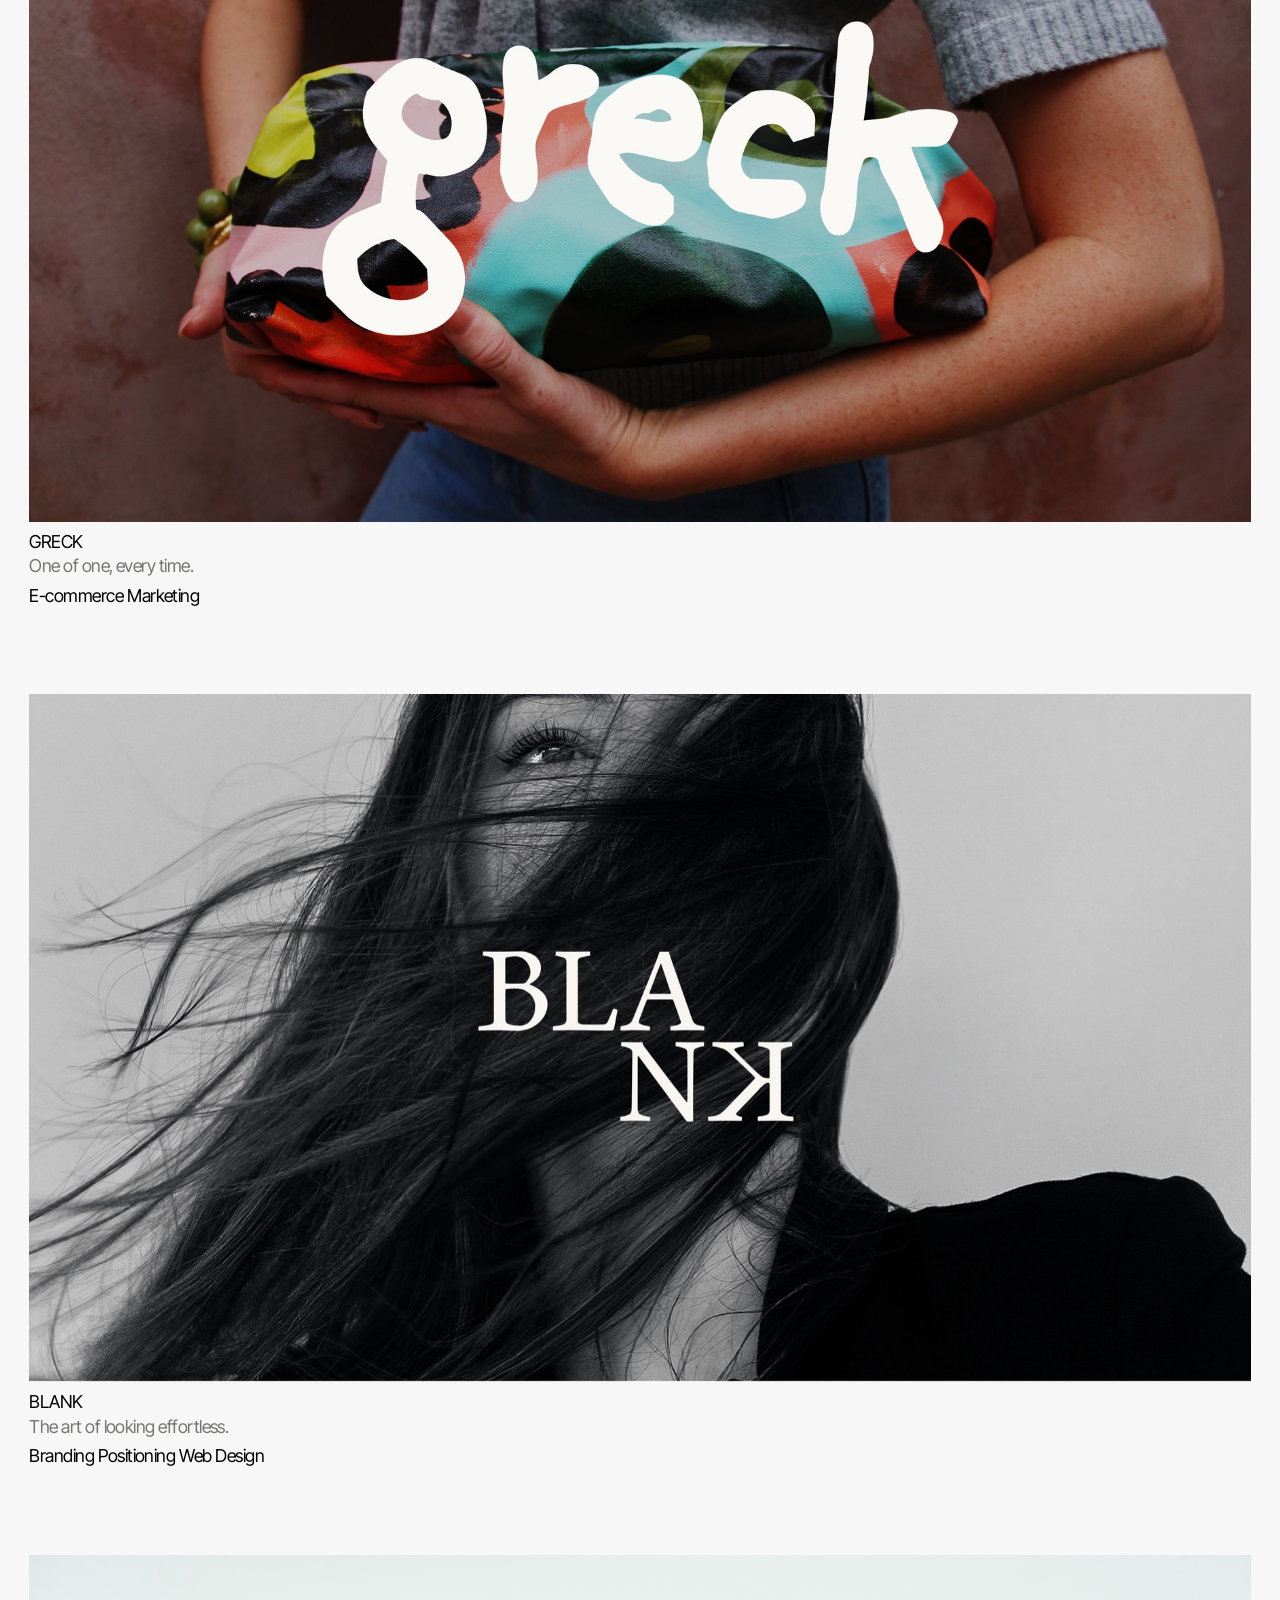
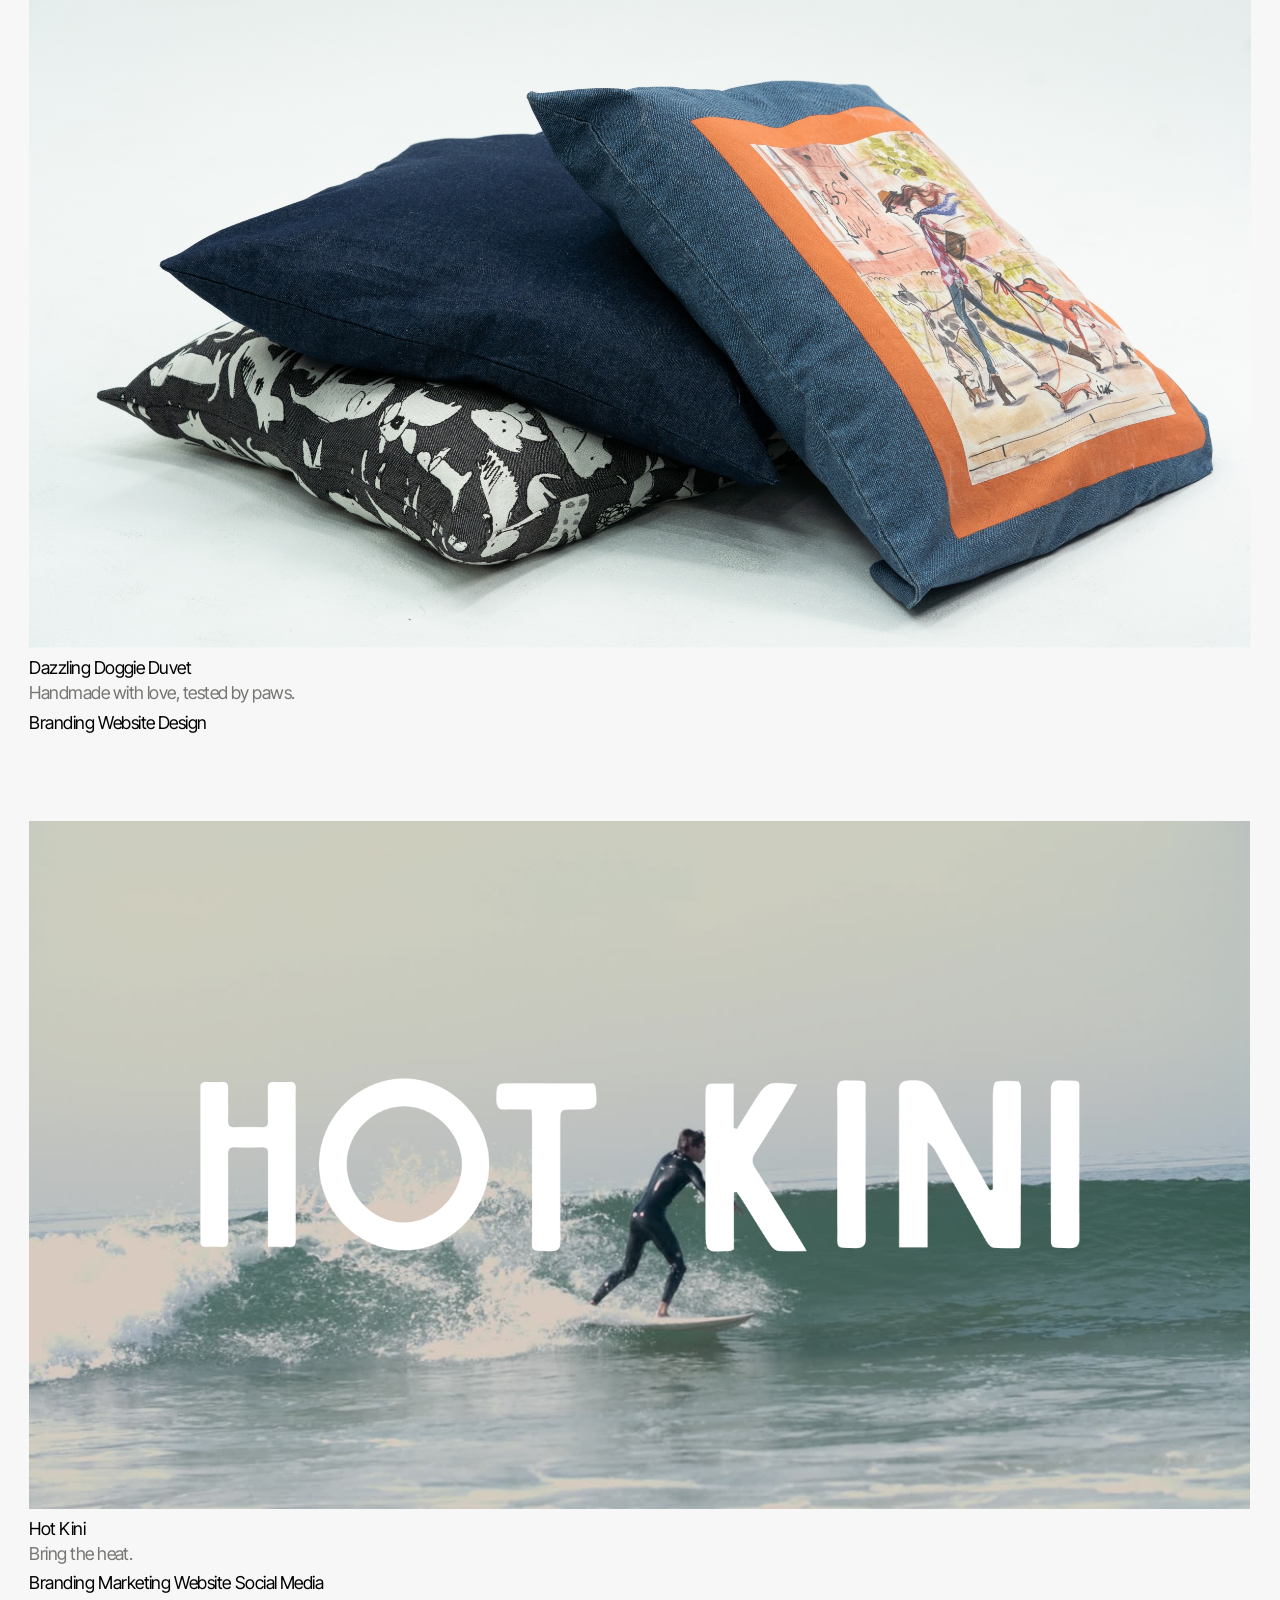
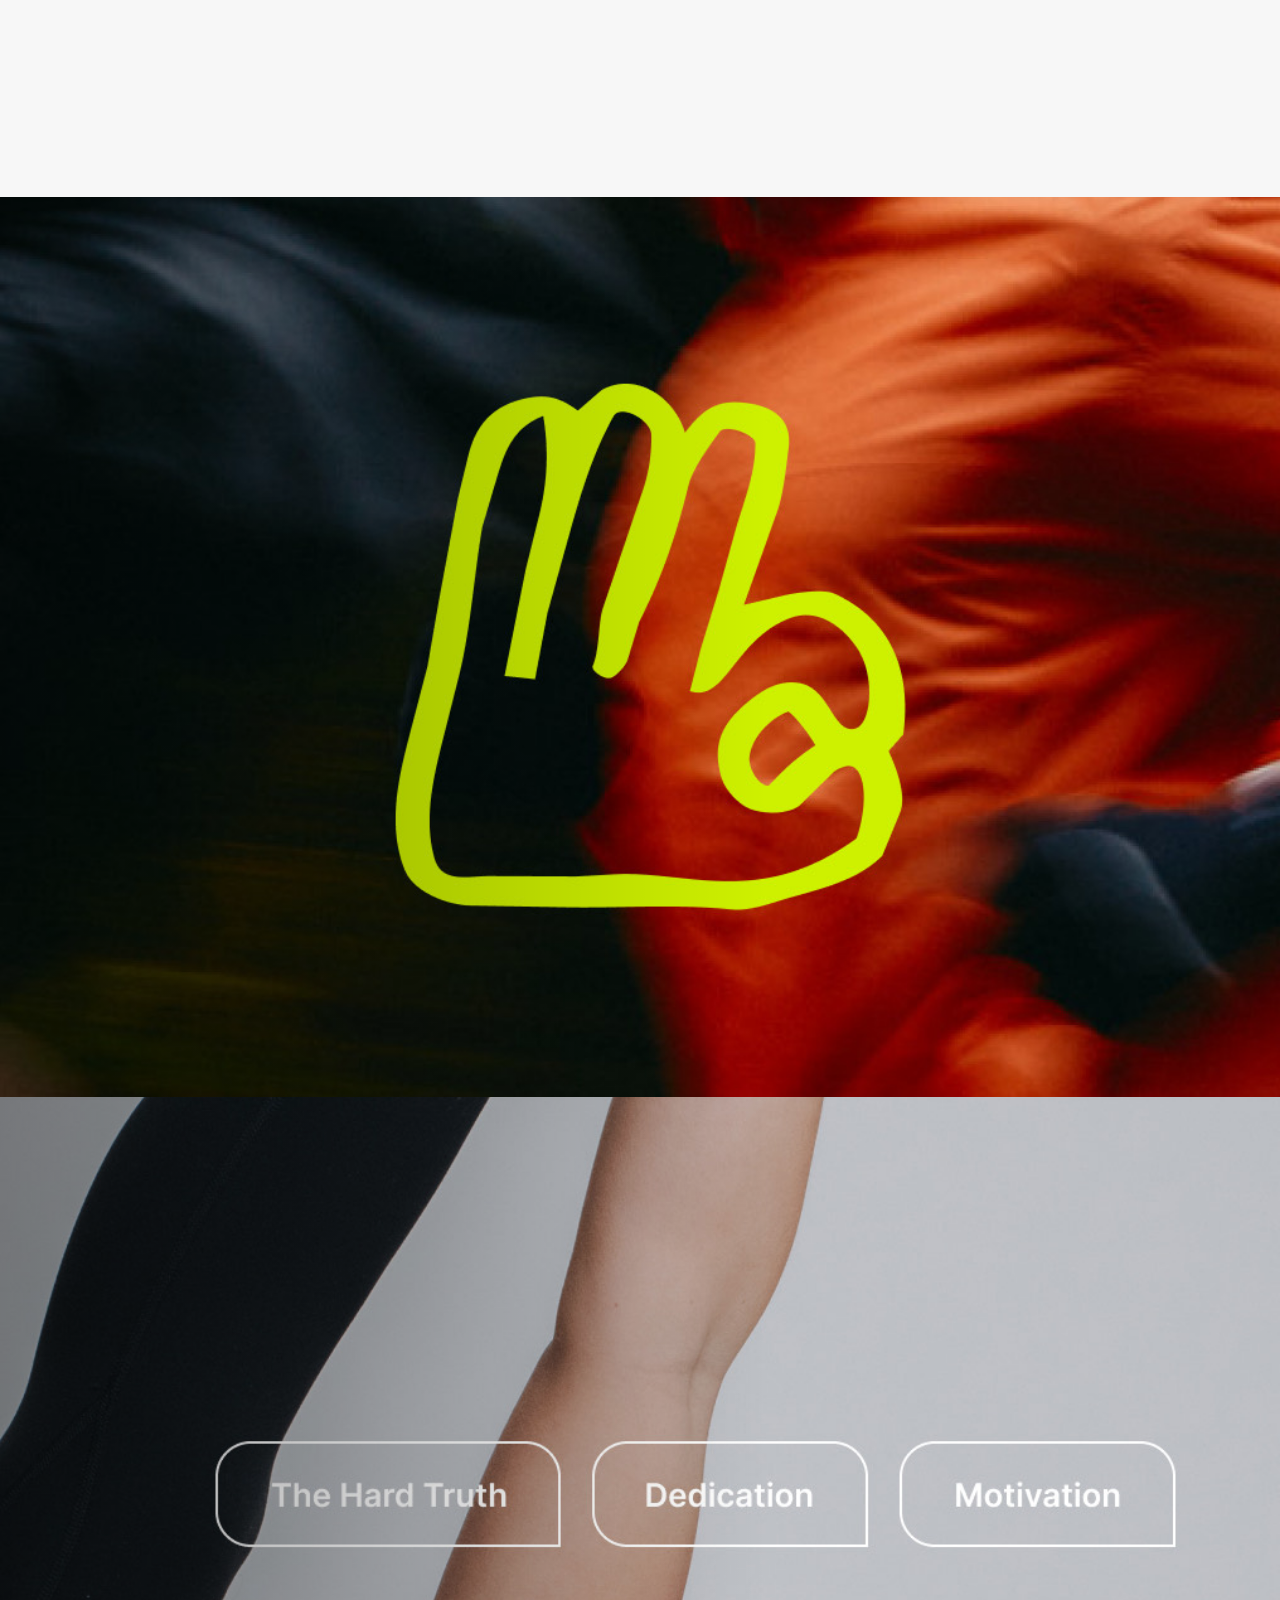
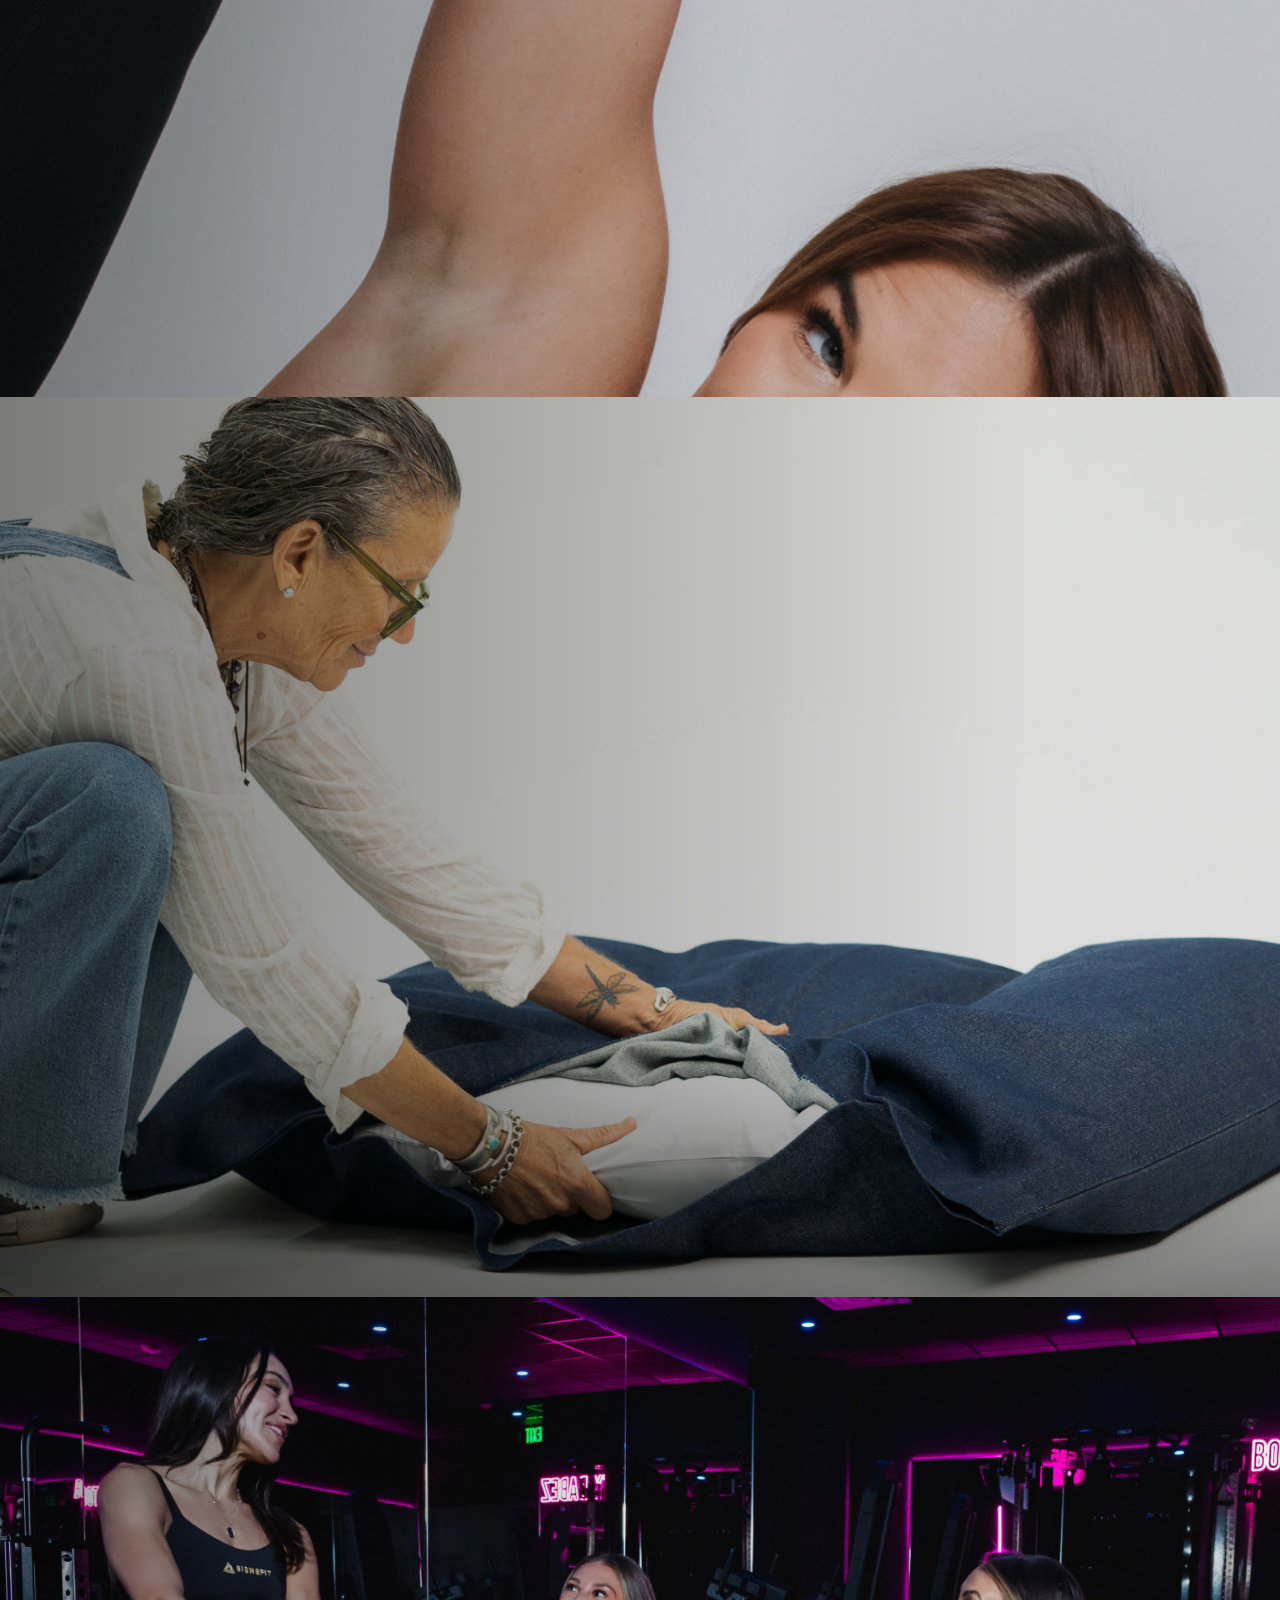
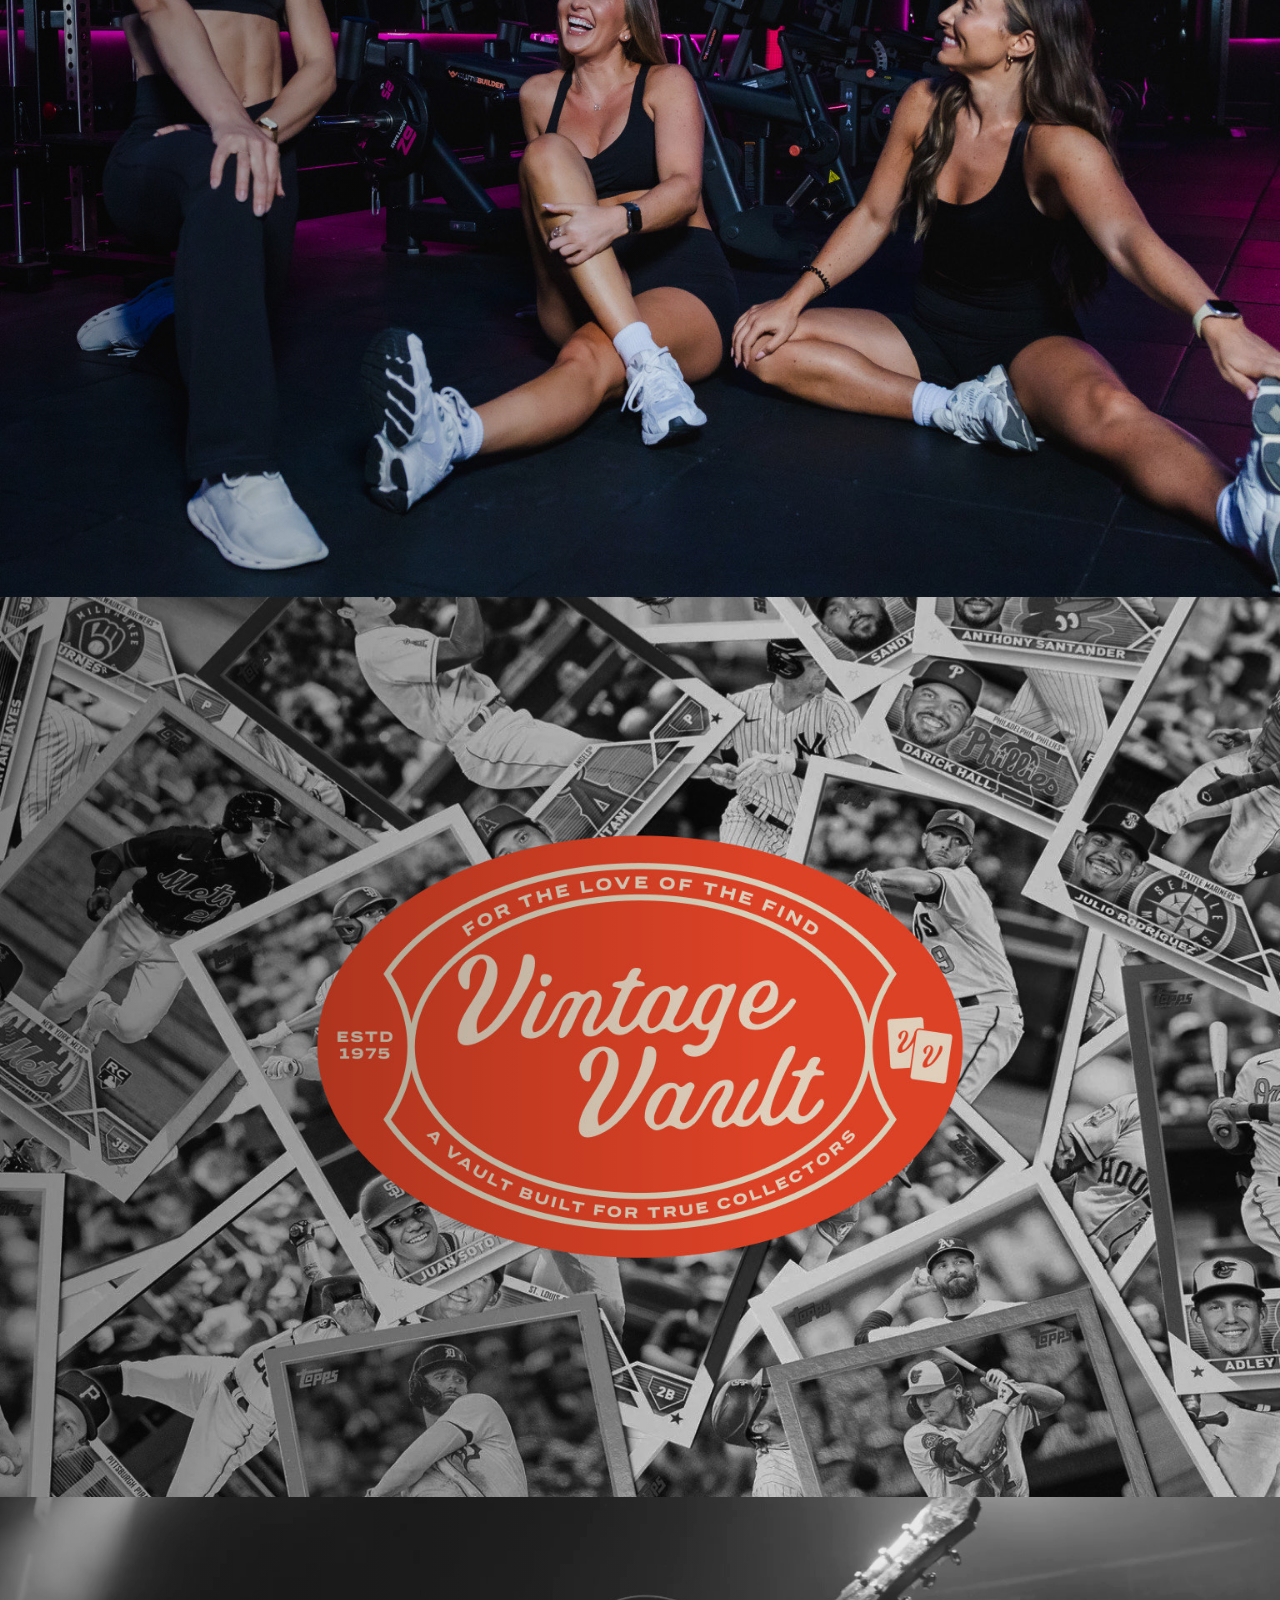
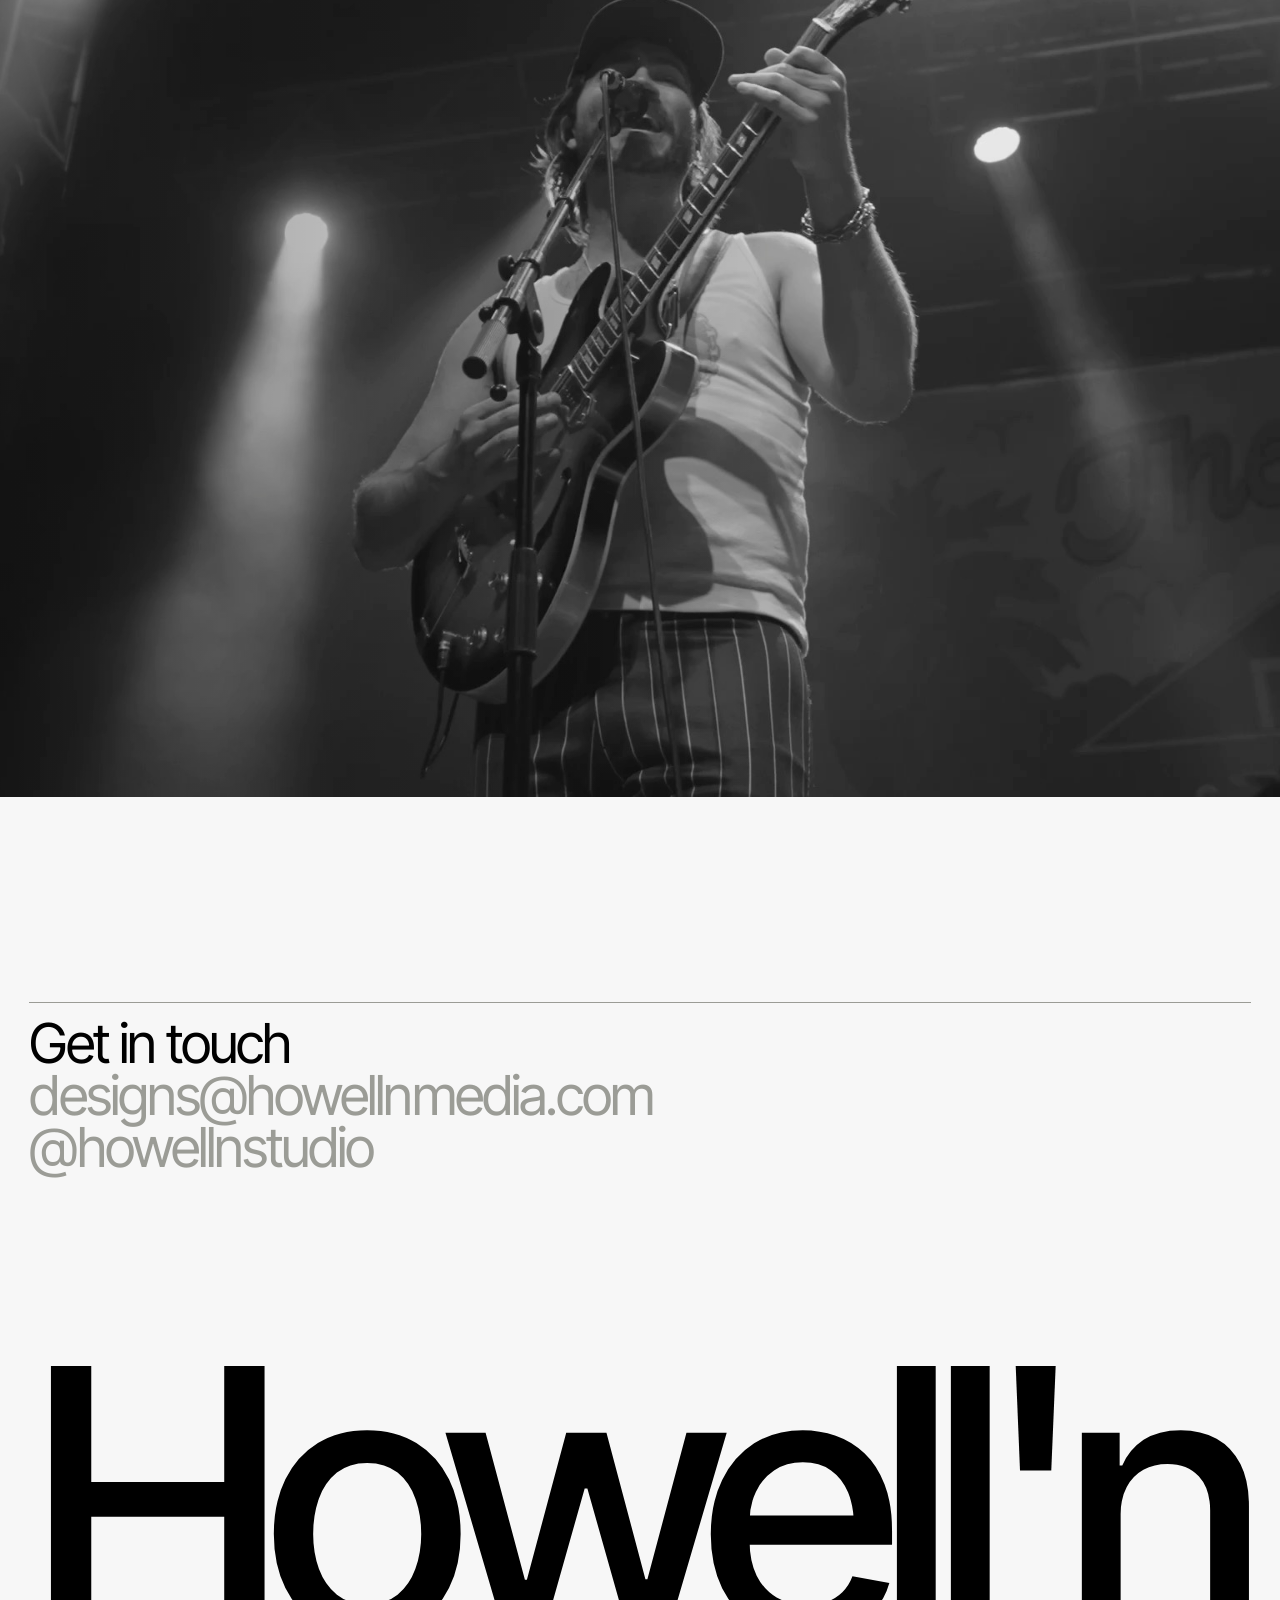
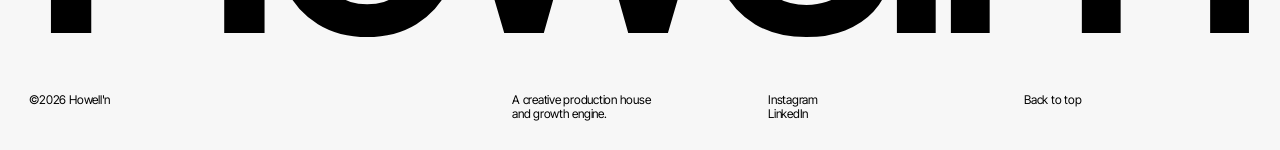
==== commit eac12d79: "Dazzling Doggie Duvet: re-cut from the portfolio Figma frame (1-405), v=51 New website mockup in pla" ====
--- a/index.html
+++ b/index.html
@@ -19,7 +19,7 @@
   <link rel="preconnect" href="https://fonts.googleapis.com">
   <link rel="preconnect" href="https://fonts.gstatic.com" crossorigin>
   <link href="https://fonts.googleapis.com/css2?family=Inter+Tight:wght@400;500&display=swap" rel="stylesheet">
-  <link rel="stylesheet" href="styles.css?v=50">
+  <link rel="stylesheet" href="styles.css?v=51">
 </head>
 <body class="is-loading">
   <a class="skip-link" href="#main">Skip to content</a>
@@ -82,7 +82,7 @@
     </div>
   </footer>
 
-  <script src="projects.js?v=50"></script>
-  <script src="main.js?v=50"></script>
+  <script src="projects.js?v=51"></script>
+  <script src="main.js?v=51"></script>
 </body>
 </html>
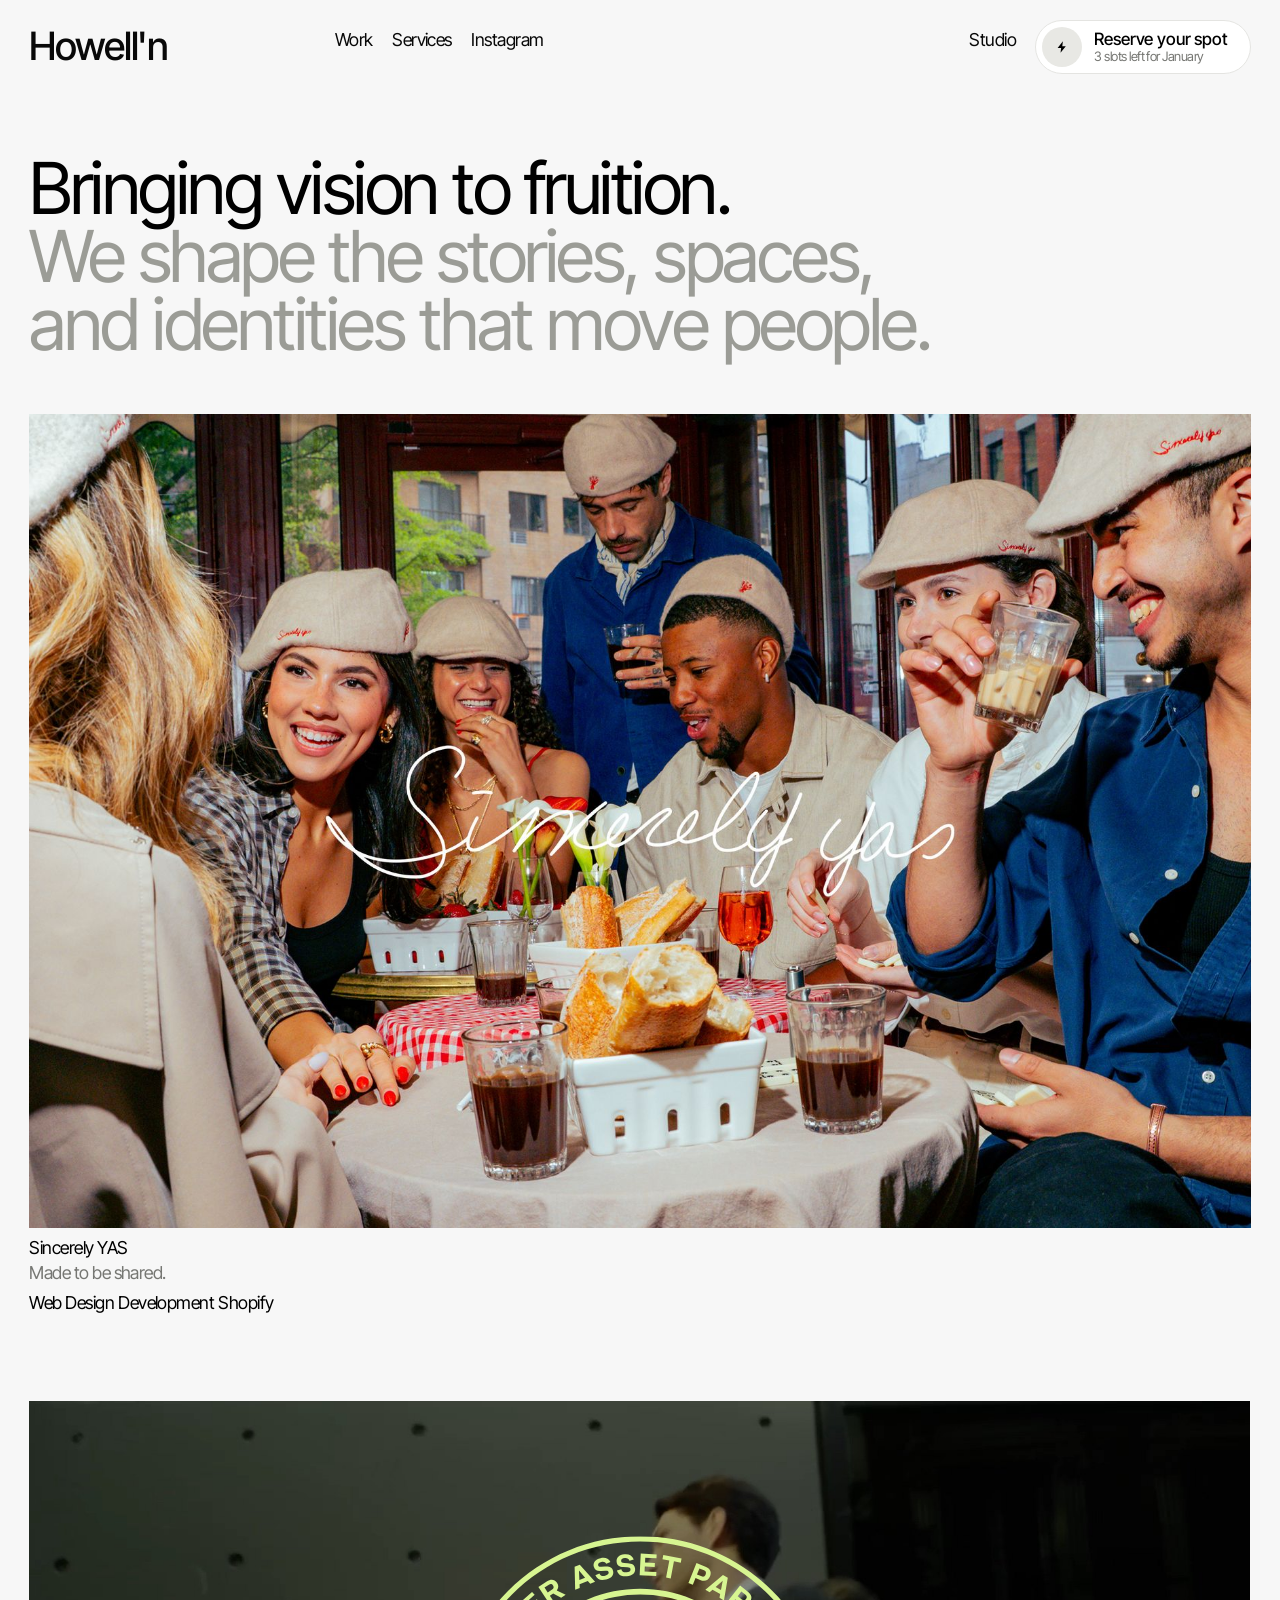
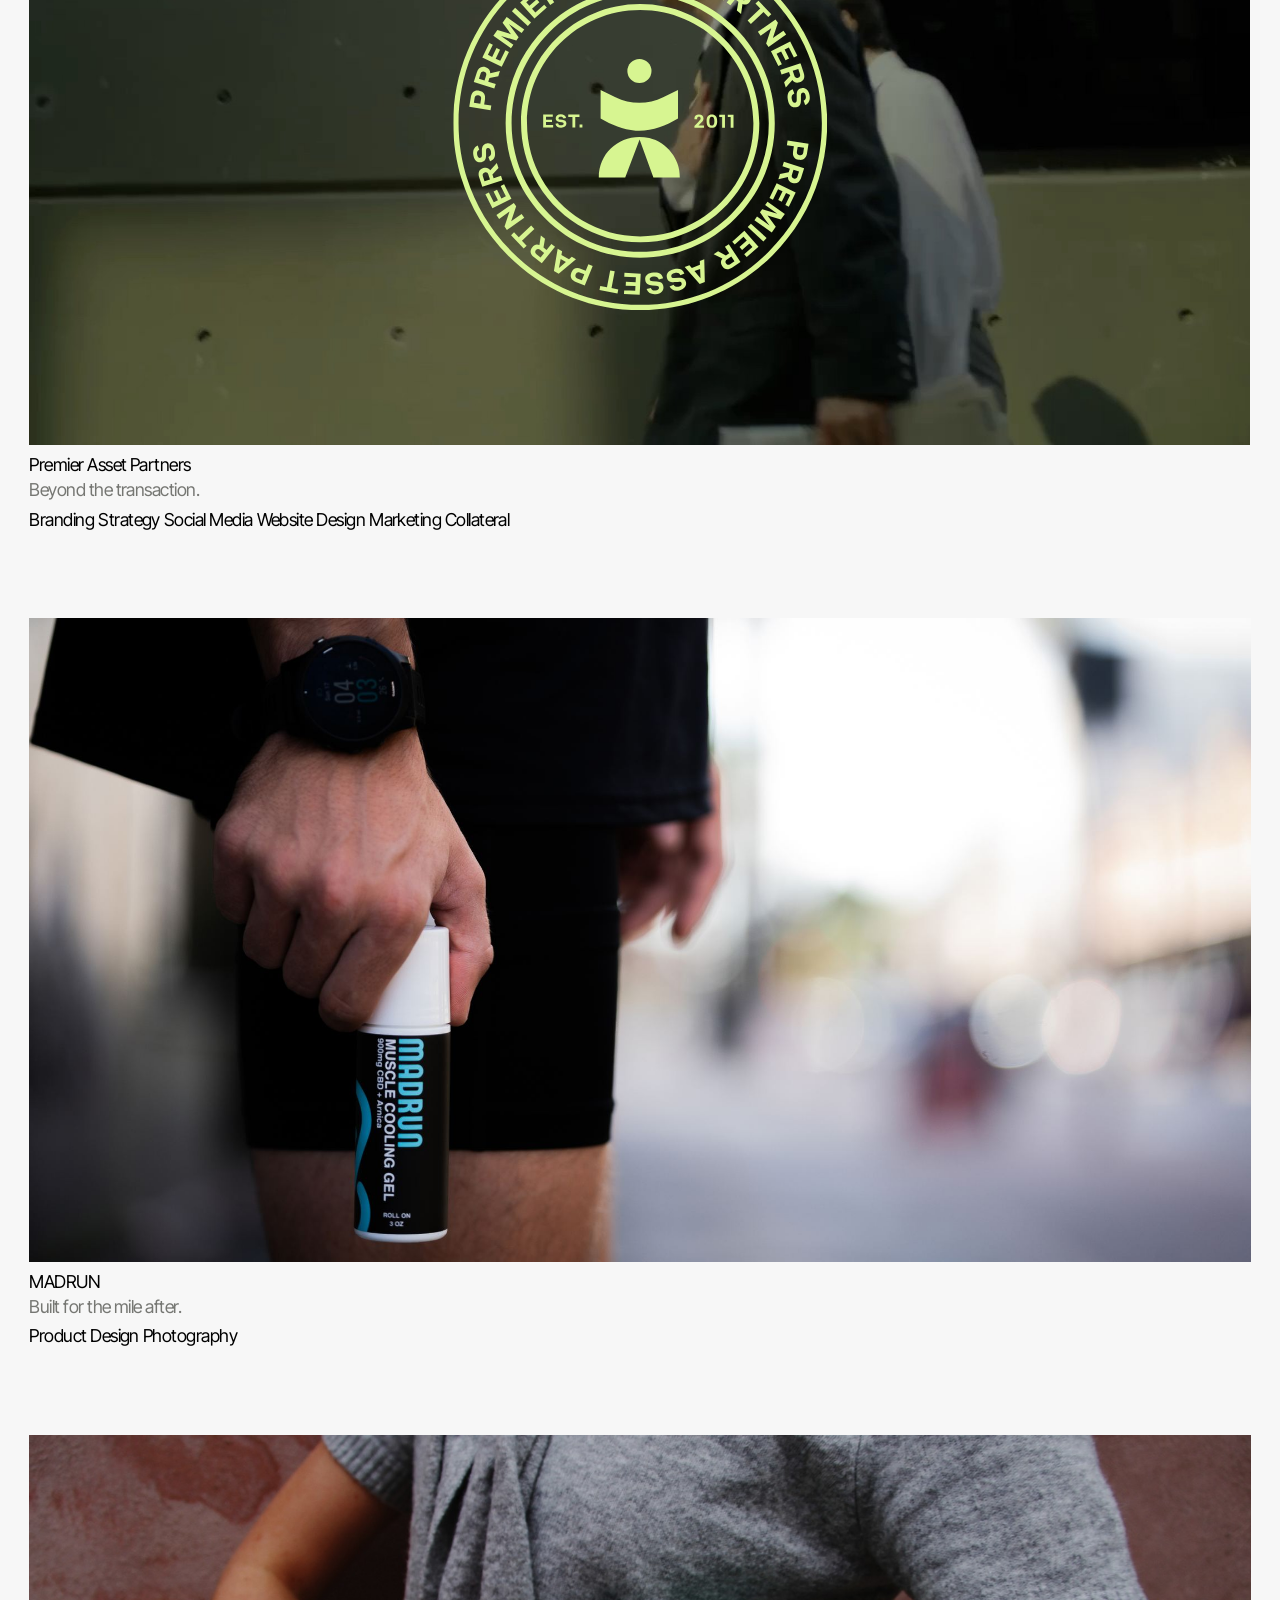
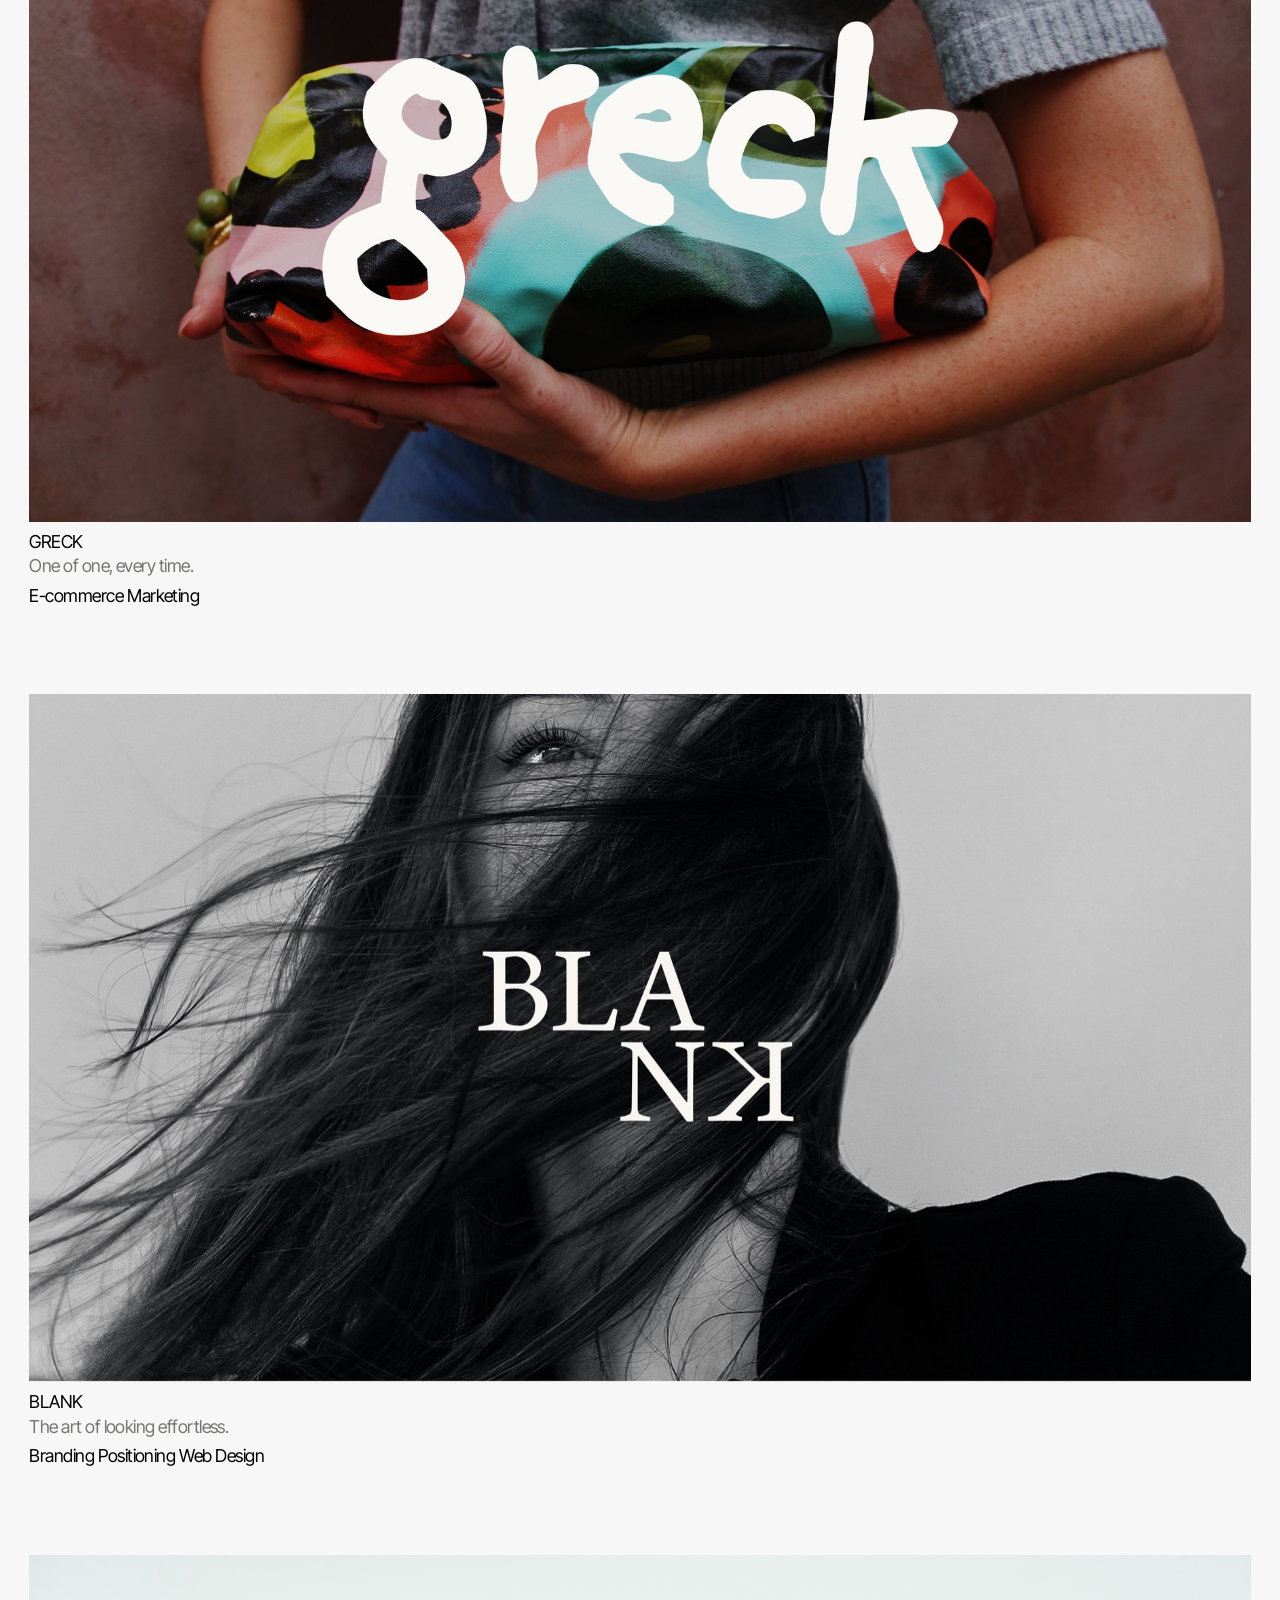
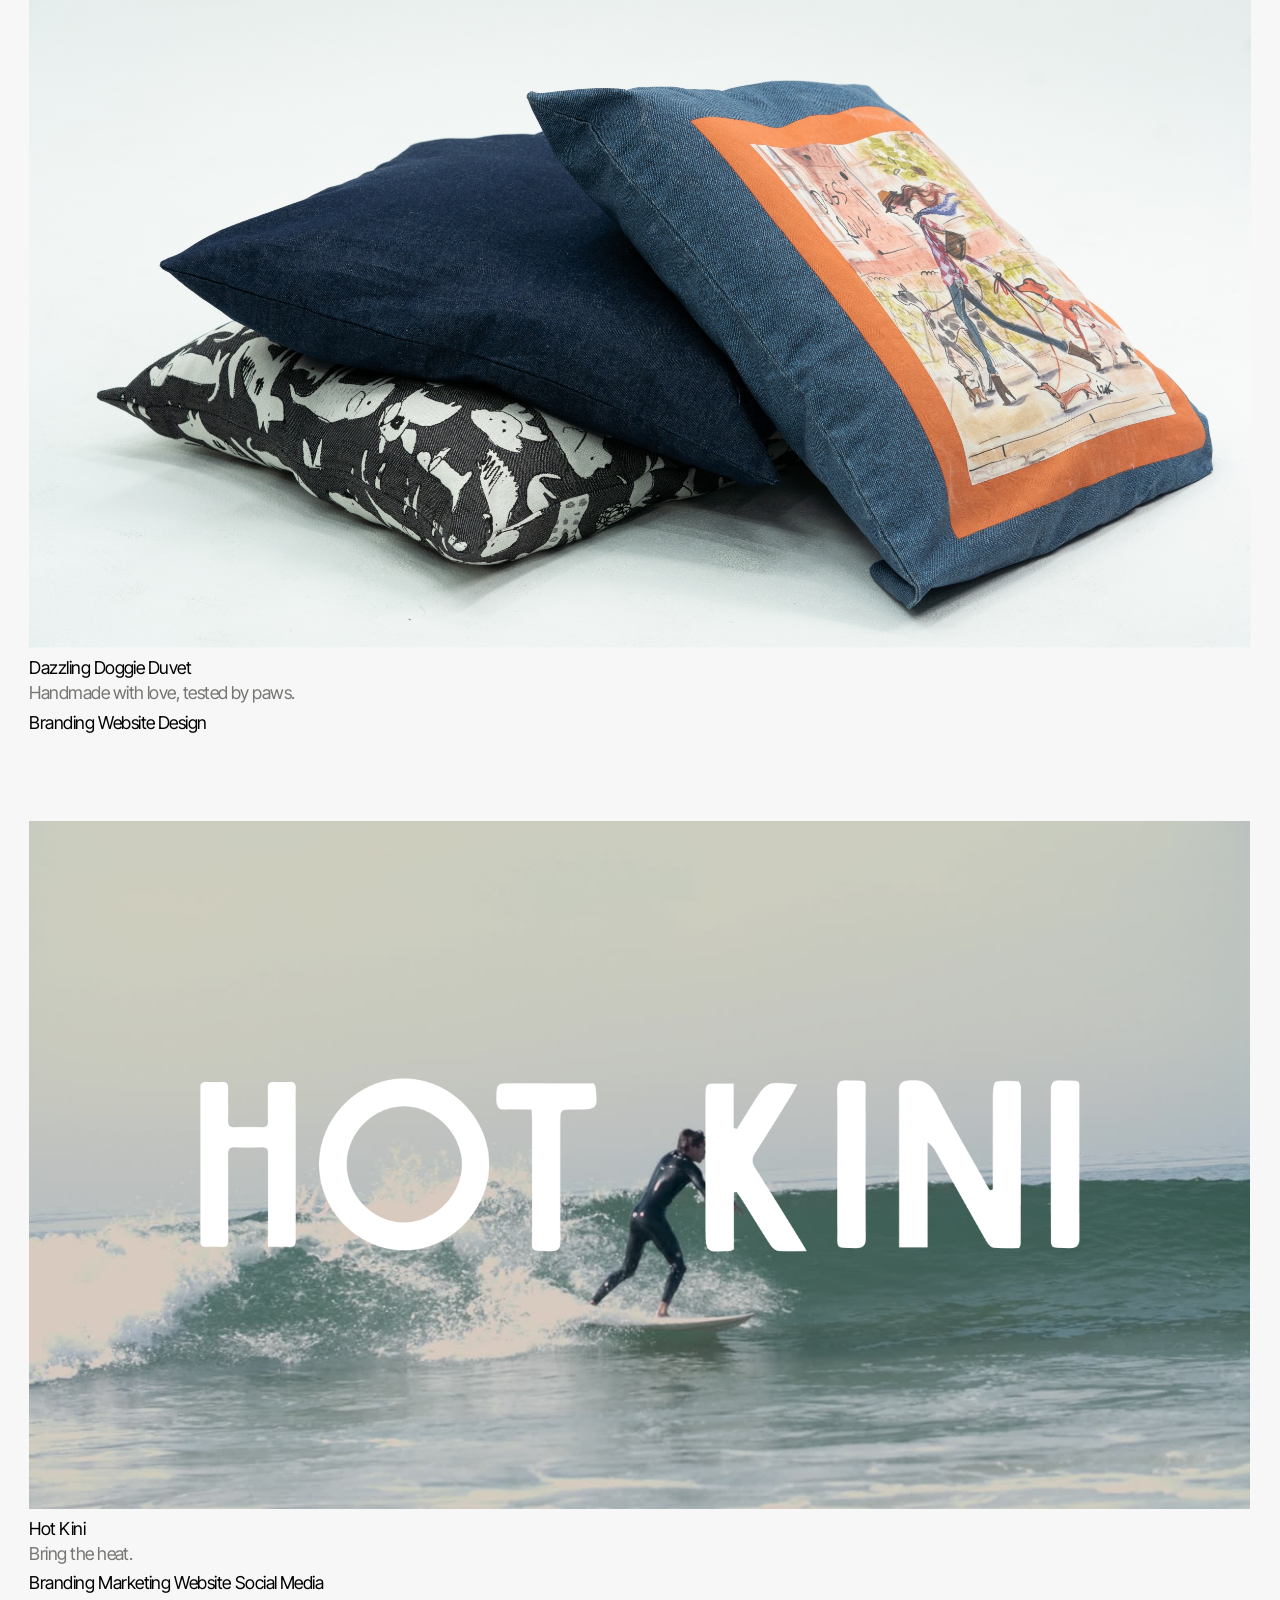
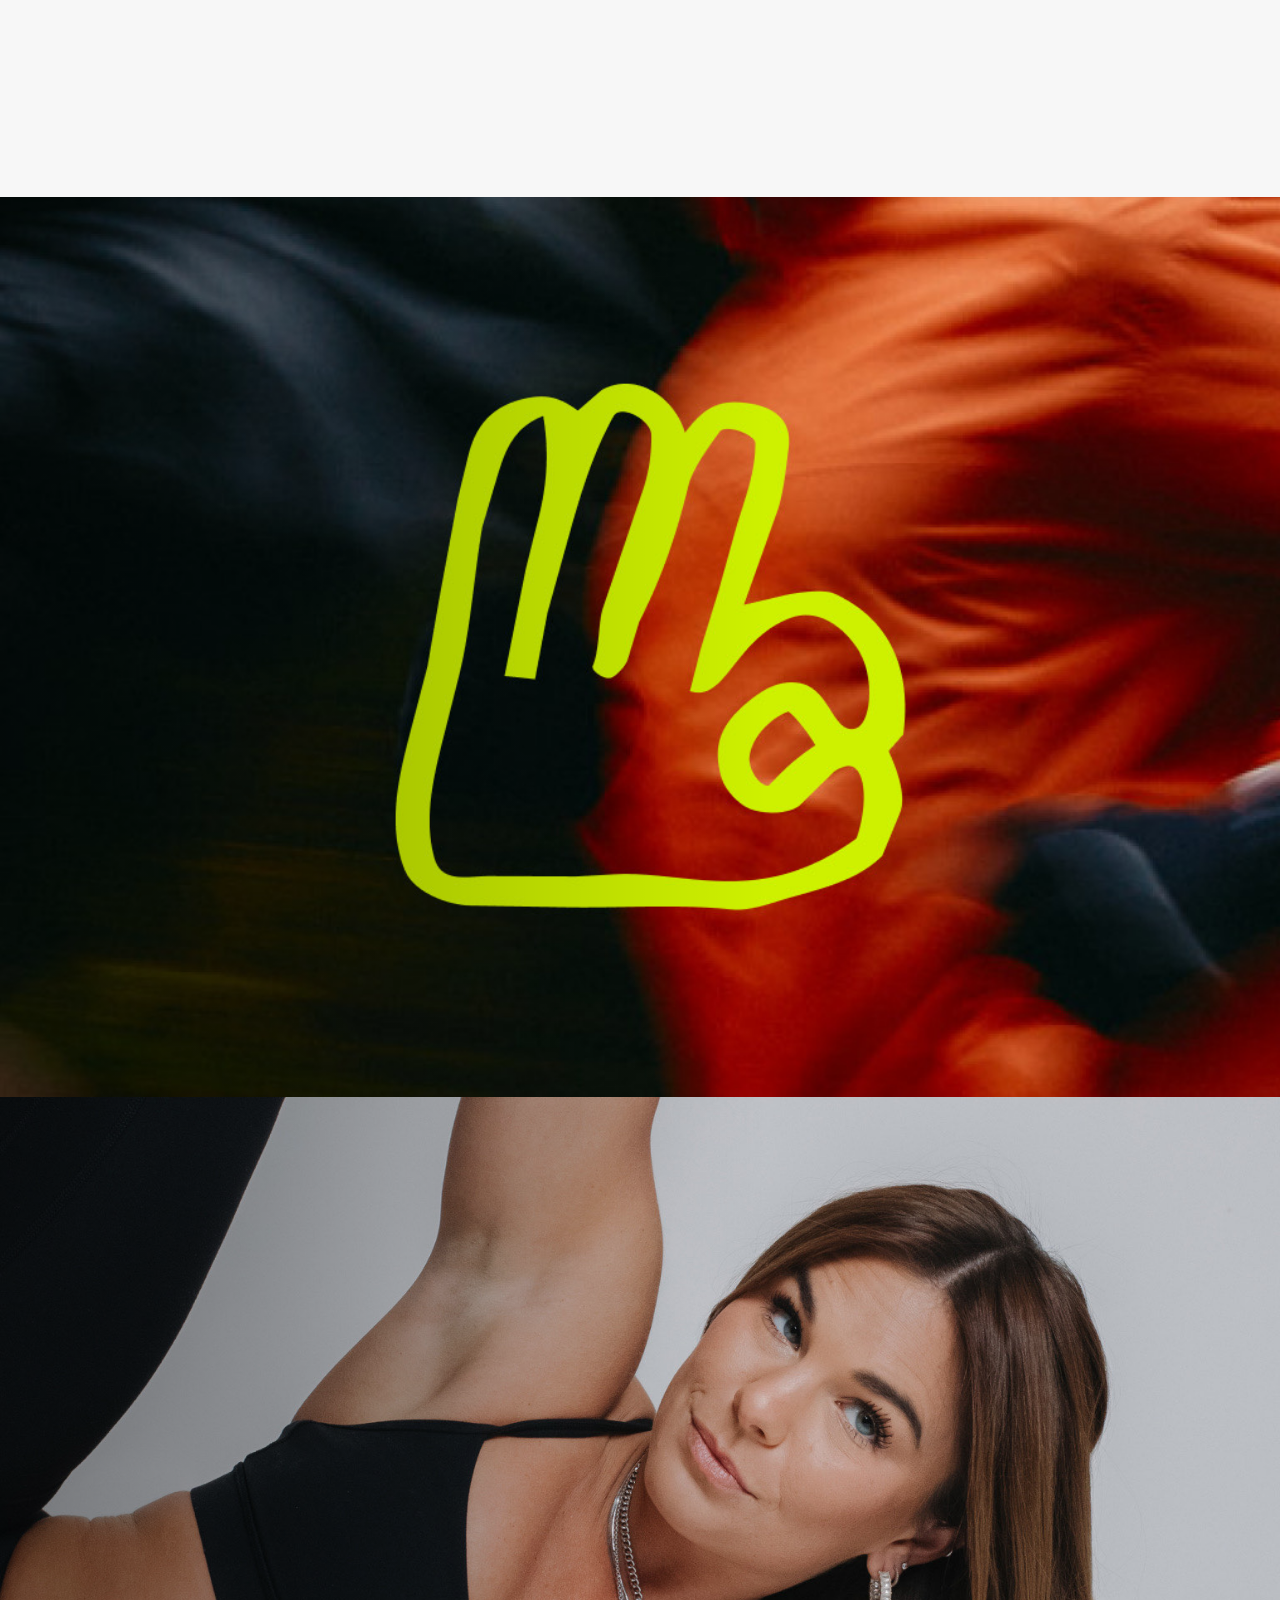
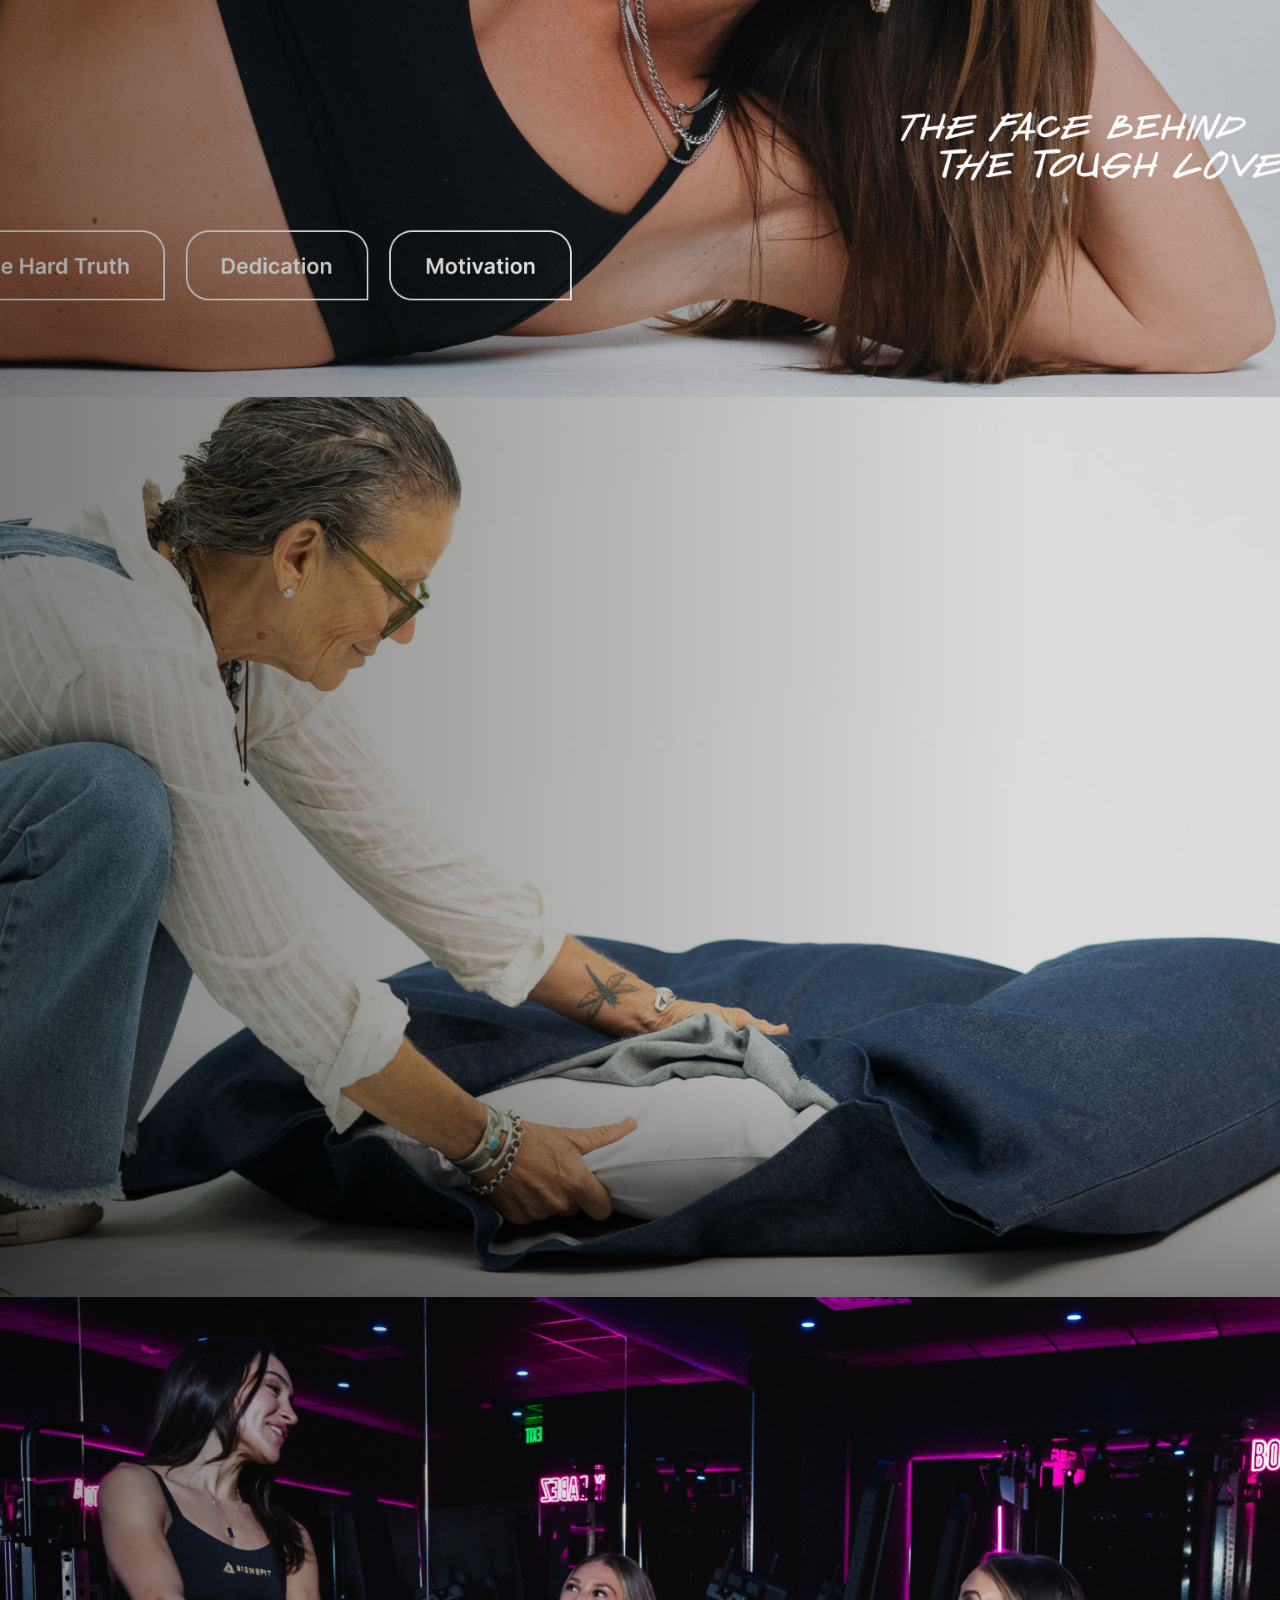
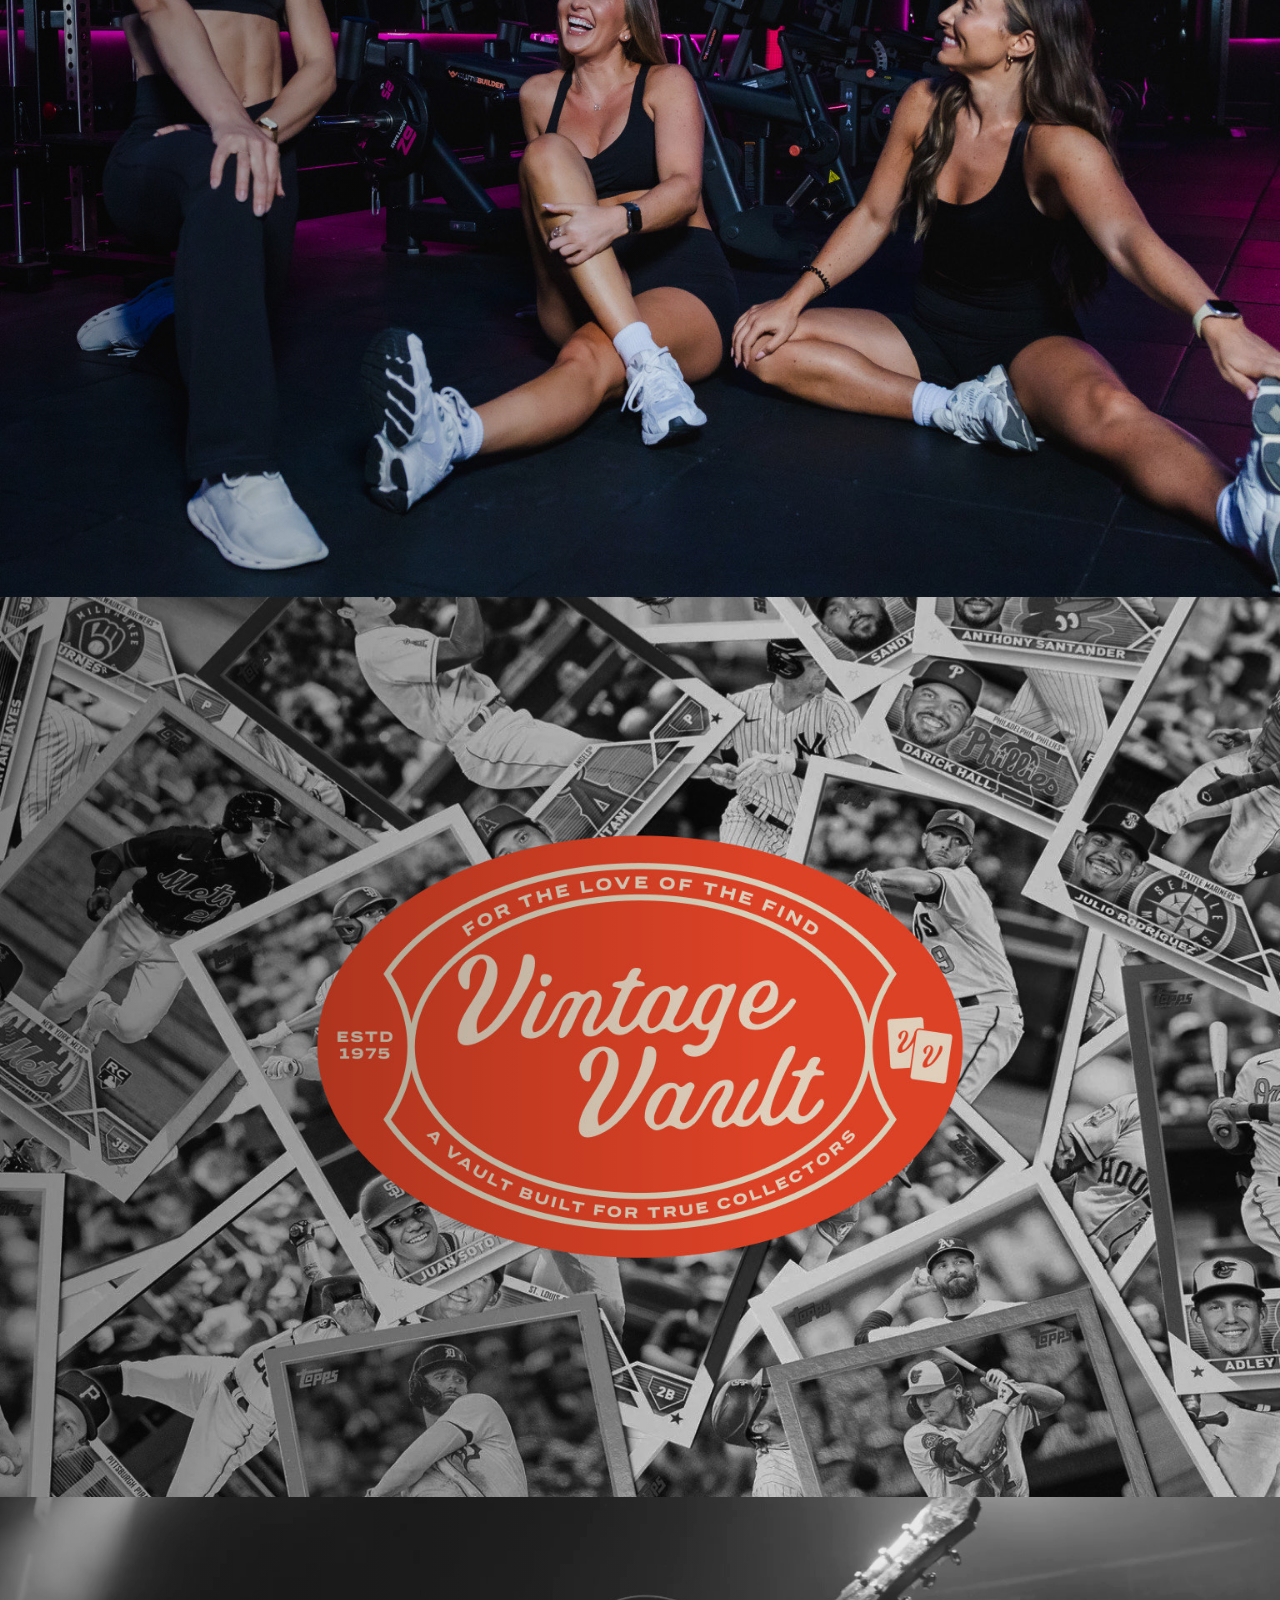
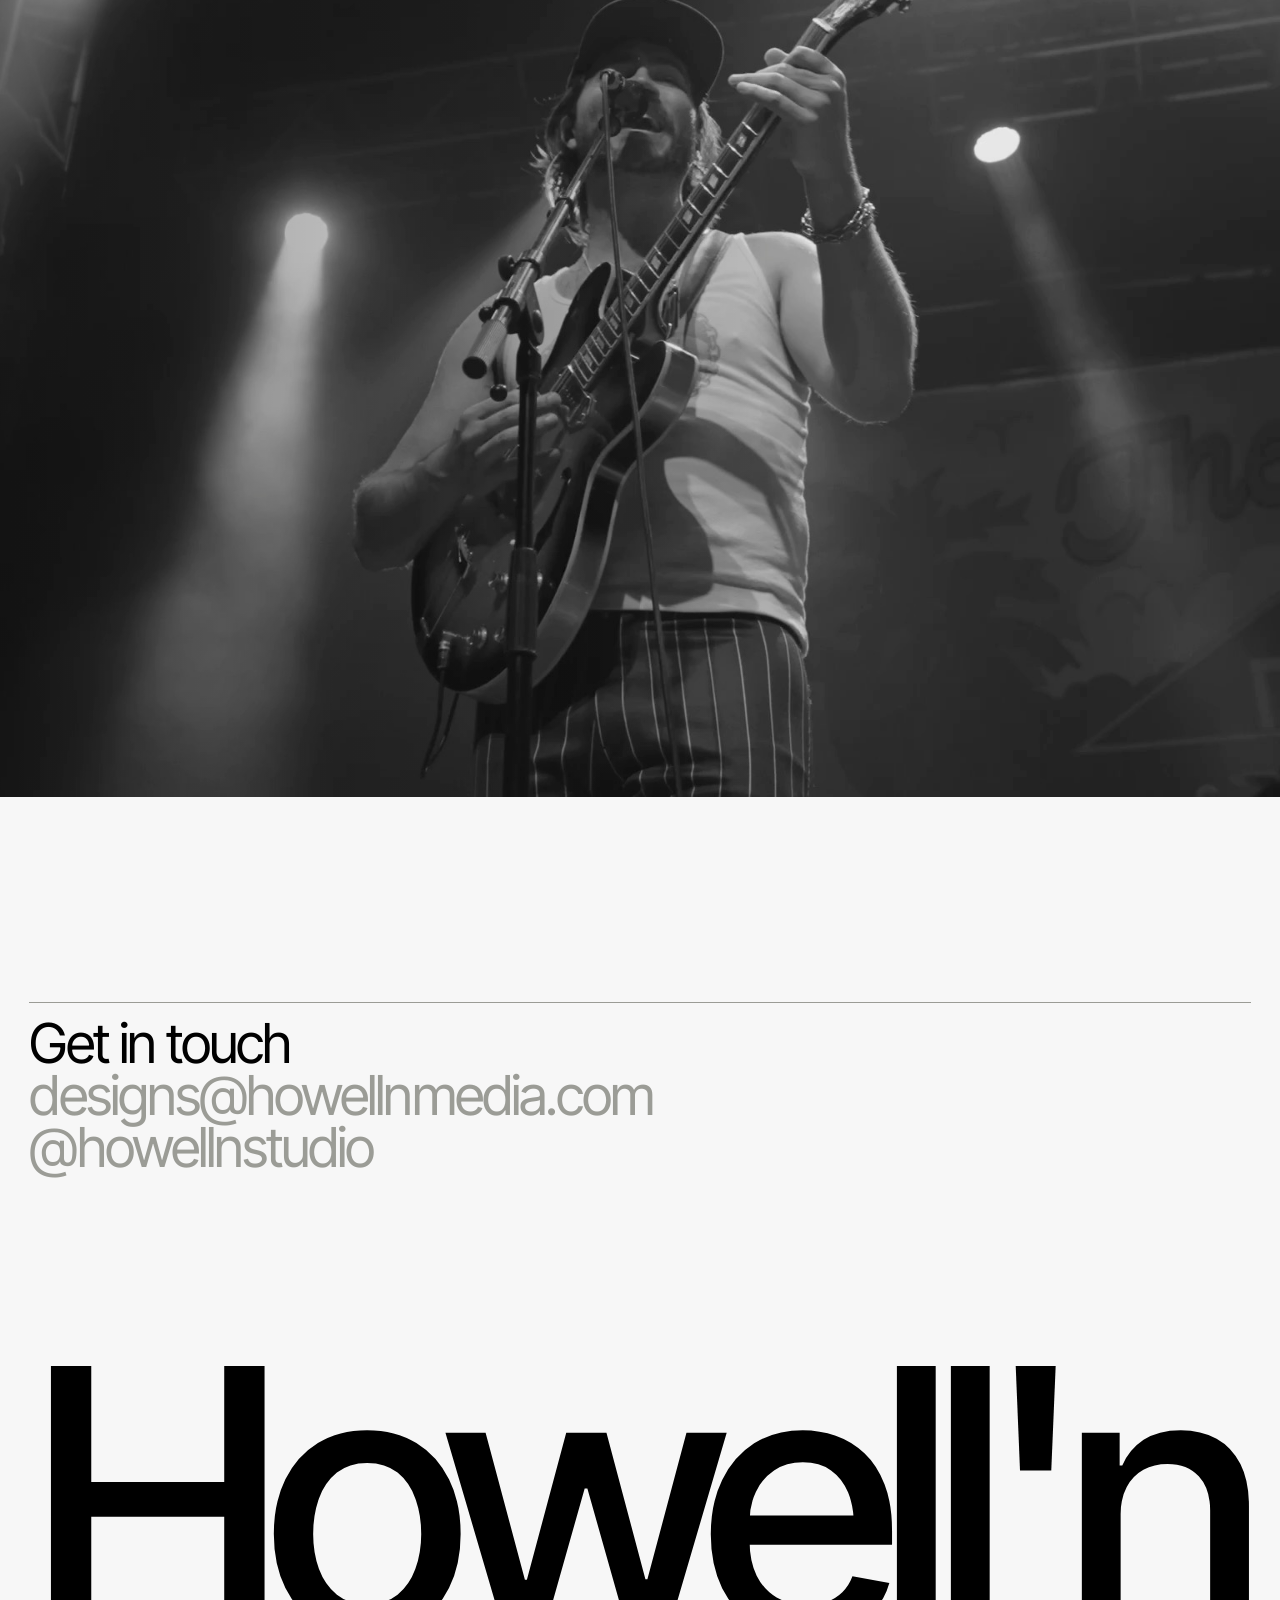
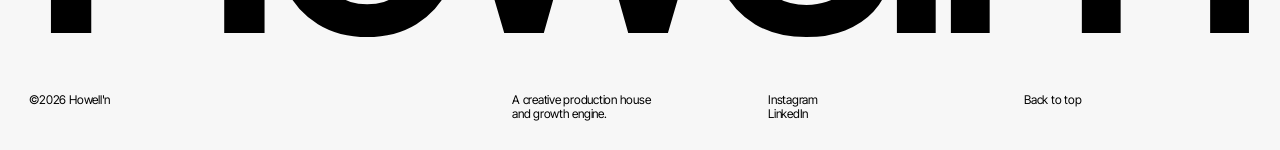
==== commit 0f87aa9b: "Dazzling Doggie Duvet: add the Made with Paws, People, and Planet closing section (v=52) Co-Authored" ====
--- a/index.html
+++ b/index.html
@@ -19,7 +19,7 @@
   <link rel="preconnect" href="https://fonts.googleapis.com">
   <link rel="preconnect" href="https://fonts.gstatic.com" crossorigin>
   <link href="https://fonts.googleapis.com/css2?family=Inter+Tight:wght@400;500&display=swap" rel="stylesheet">
-  <link rel="stylesheet" href="styles.css?v=51">
+  <link rel="stylesheet" href="styles.css?v=52">
 </head>
 <body class="is-loading">
   <a class="skip-link" href="#main">Skip to content</a>
@@ -82,7 +82,7 @@
     </div>
   </footer>
 
-  <script src="projects.js?v=51"></script>
-  <script src="main.js?v=51"></script>
+  <script src="projects.js?v=52"></script>
+  <script src="main.js?v=52"></script>
 </body>
 </html>
